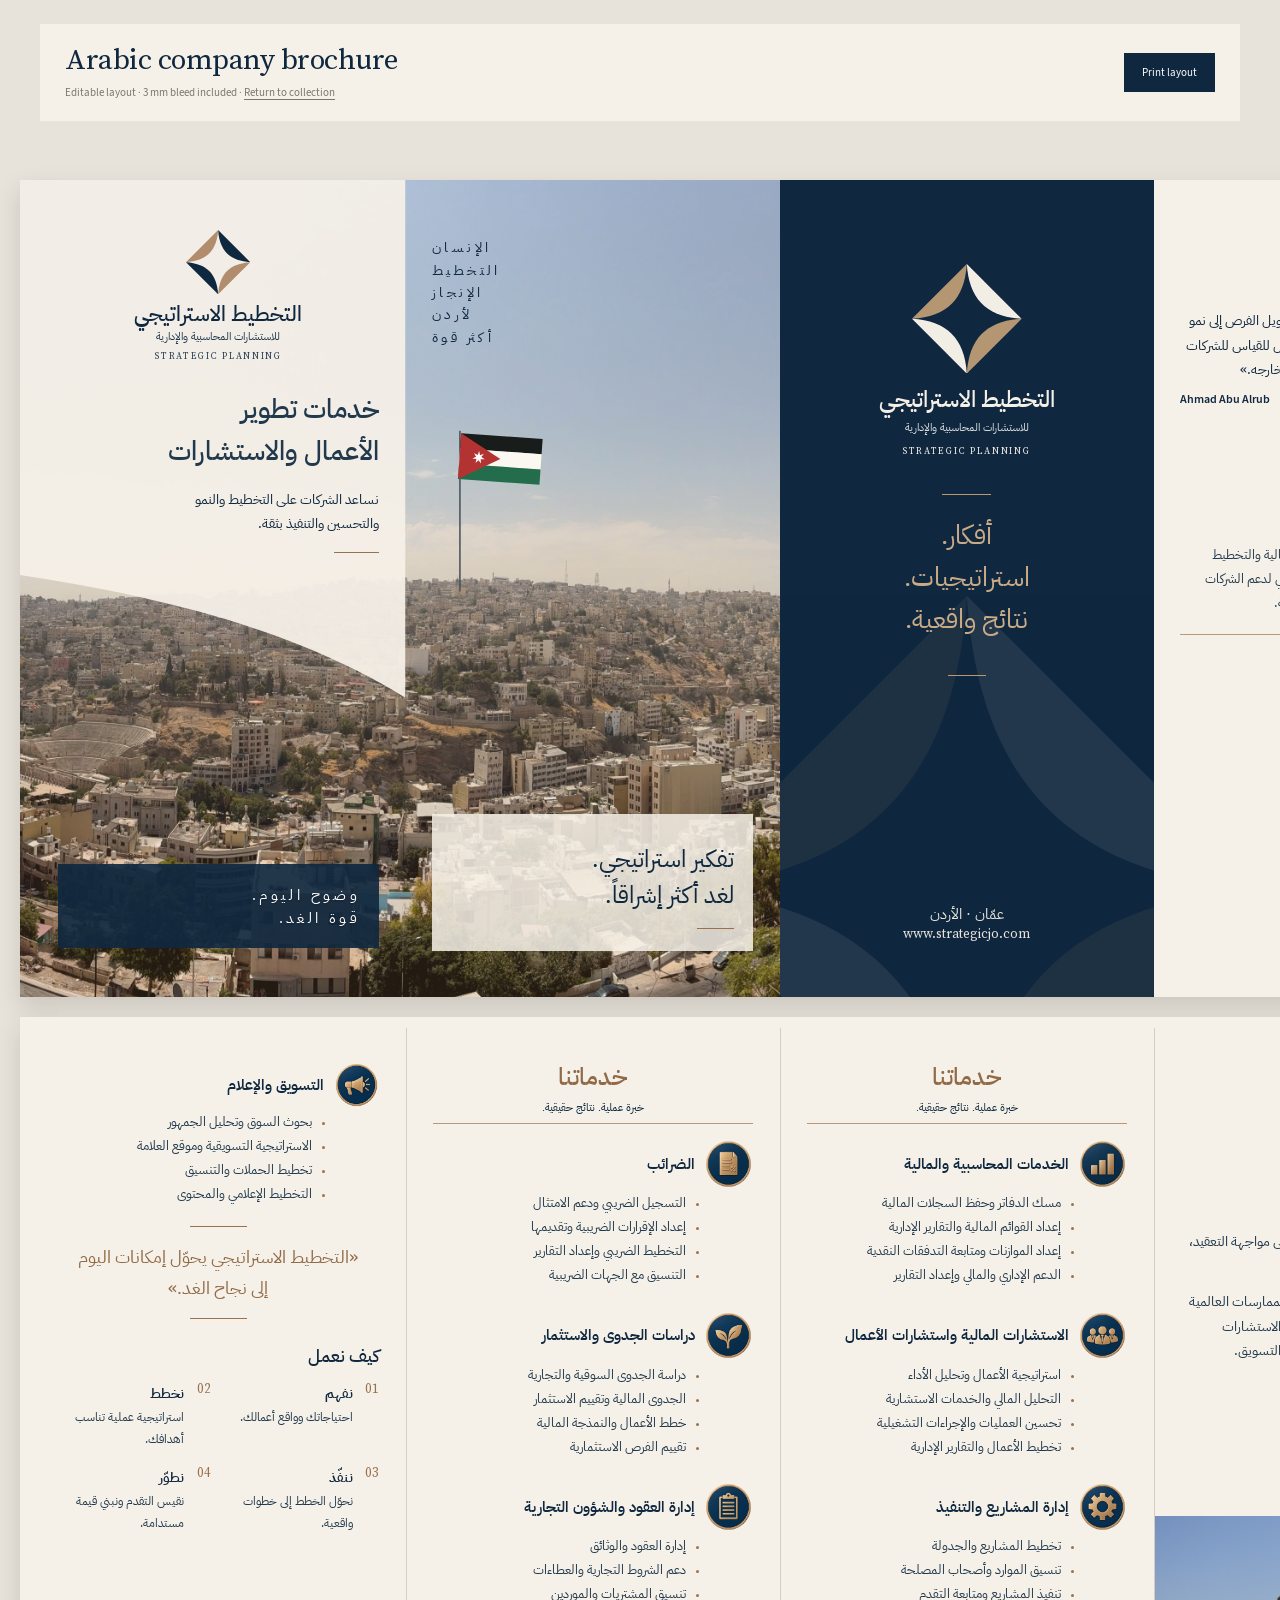
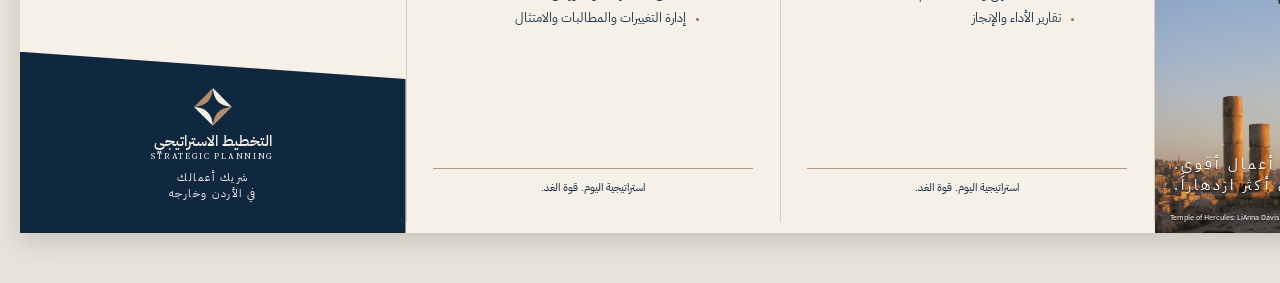
==== brochure-ar.html @ 7c3614bb "Make navigation and download controls clearer" ====
<!doctype html><html lang="en"><head><meta charset="utf-8"><meta name="viewport" content="width=device-width,initial-scale=1"><meta name="color-scheme" content="light"><title>Arabic company brochure · Strategic Planning</title><link rel="stylesheet" href="artwork.css"><link rel="stylesheet" href="preview.css?v=nav12"><link rel="stylesheet" href="card-refinement.css"><link rel="stylesheet" href="typography.css"><link rel="stylesheet" href="navy-refinement.css"><style>@page{size:402mm 216mm;margin:0}</style></head><body><header class="print-toolbar screen-only"><div><h1>Arabic company brochure</h1><p>Editable layout · 3 mm bleed included · <a href="index.html">Return to collection</a></p></div><button onclick="window.print()">Print layout</button></header><main class="print-pages"><article class="sheet brochure-sheet outside lang-ar" lang="ar" aria-label="AR brochure outside"><div class="panorama"><img src="assets/amman-panorama.jpg" alt="Panoramic view of Amman from the Citadel"><div class="panorama-warmth"></div></div><div class="trim brochure-trim"><section class="panel cover-panel"><svg class="cover-ivory" viewBox="0 0 99 135" preserveAspectRatio="none" aria-hidden="true"><path fill="#f6f1e8" fill-opacity=".94" d="M0 0H99V103C67 108 30 116 0 135Z"/></svg><div class="wordmark "><svg class="mark " viewBox="0 0 100 100" aria-hidden="true"><path fill="#b18d6d" d="M50 0 0 50C32 48 48 32 50 0Z"/><path fill="#17354d" d="m50 0 50 50C68 48 52 32 50 0Z"/><path fill="#b18d6d" d="m100 50-50 50C52 68 68 52 100 50Z"/><path fill="#17354d" d="M50 100 0 50C32 52 48 68 50 100Z"/></svg><div class="brand-name">التخطيط الاستراتيجي</div><p class=brand-descriptor>للاستشارات المحاسبية والإدارية</p><p class="secondary-brand" lang="en" dir="ltr">STRATEGIC PLANNING</p></div><div class="cover-copy"><h1>خدمات تطوير<br>الأعمال والاستشارات</h1><p>نساعد الشركات على التخطيط والنمو<br>والتحسين والتنفيذ بثقة.</p><i class="rule"></i></div><div class="cover-bottom"><p>وضوح اليوم.<br>قوة الغد.</p></div></section><section class="panel story-panel"><div class="story-kicker">الإنسان<br>التخطيط<br>الإنجاز<br>لأردن<br>أكثر قوة</div><svg class="jordan-flag" viewBox="0 0 80 130" aria-hidden="true"><path d="M7 2v126" stroke="#47515a" stroke-width="1.2"/><g transform="translate(8 4) rotate(4)"><path d="M0 0H64V12H0Z" fill="#181d1b"/><path d="M0 12H64V24H0Z" fill="#faf8f0"/><path d="M0 24H64V36H0Z" fill="#236d4d"/><path d="M0 0 32 18 0 36Z" fill="#b33332"/><polygon points="15.000,13.000 15.911,16.108 18.909,14.883 17.047,17.533 19.875,19.113 16.642,19.309 17.169,22.505 15.000,20.100 12.831,22.505 13.358,19.309 10.125,19.113 12.953,17.533 11.091,14.883 14.089,16.108" fill="white"/></g></svg><div class="story-bottom"><h2>تفكير استراتيجي.<br>لغد أكثر إشراقاً.</h2><i class="rule"></i></div></section><section class="panel back-panel"><div class="wordmark "><svg class="mark " viewBox="0 0 100 100" aria-hidden="true"><path fill="#b18d6d" d="M50 0 0 50C32 48 48 32 50 0Z"/><path fill="#17354d" d="m50 0 50 50C68 48 52 32 50 0Z"/><path fill="#b18d6d" d="m100 50-50 50C52 68 68 52 100 50Z"/><path fill="#17354d" d="M50 100 0 50C32 52 48 68 50 100Z"/></svg><div class="brand-name">التخطيط الاستراتيجي</div><p class=brand-descriptor>للاستشارات المحاسبية والإدارية</p><p class="secondary-brand" lang="en" dir="ltr">STRATEGIC PLANNING</p></div><i class="rule"></i><p class="ideas">أفكار.<br>استراتيجيات.<br>نتائج واقعية.</p><i class="rule second-rule"></i><svg class="ornament back-panel-pattern" viewBox="0 0 100 100" aria-hidden="true"><path fill="#b18d6d" d="M50 0 0 50C32 48 48 32 50 0Z"/><path fill="#d9d3c8" d="m50 0 50 50C68 48 52 32 50 0Z"/><path fill="#b18d6d" d="m100 50-50 50C52 68 68 52 100 50Z"/><path fill="#d9d3c8" d="M50 100 0 50C32 52 48 68 50 100Z"/></svg><div class="back-panel-bottom"><p>عمّان · الأردن</p><a dir="ltr" href="https://www.strategicjo.com">www.strategicjo.com</a></div></section><section class="panel founder-panel"><h2 class="founder-title">المؤسس</h2><h3 class="founder-name">أحمد أبو الرب</h3><div class="founder-portrait-row"><img class="portrait" src="assets/ahmad-portrait.png" alt="Ahmad Abu Alrub"><div class="founder-quote"><p>«أؤمن بتحويل الفرص إلى نمو حقيقي قابل للقياس للشركات في الأردن وخارجه.»</p><span dir="ltr" lang="en">Ahmad Abu Alrub</span></div></div><p class="founder-bio">بخبرة واسعة في تطوير الأعمال والاستشارات المالية والتخطيط الاستراتيجي، أسستُ شركة التخطيط الاستراتيجي لدعم الشركات بحلول عملية، ومشورة موثوقة، وقيمة مستدامة.</p><i class="full-rule"></i><h3 class="contact-heading">لنبنِ معاً ما هو قادم</h3><div class="contacts"><div class="contact-row"><a dir="ltr" href="tel:+962799654133">+962 799 654 133</a></div><div class="contact-row"><a dir="ltr" href="mailto:ahmad@strategicjo.com">ahmad@strategicjo.com</a></div><div class="contact-row"><a dir="ltr" href="mailto:info@strategicjo.com">info@strategicjo.com</a></div><div class="contact-row"><a dir="ltr" href="https://www.strategicjo.com">www.strategicjo.com</a></div><div class="contact-row location">عمّان · الأردن</div></div><p class="founder-footer">الإنسان  ·  المنهج  ·  الإنجاز</p></section></div><div class="guides" aria-hidden="true"><i class="trim-guide"></i><i class="safe-guide"></i><i class="fold" style="left:102mm"></i><i class="fold" style="left:201mm"></i><i class="fold" style="left:300mm"></i></div></article><article class="sheet brochure-sheet inside lang-ar" lang="ar" aria-label="AR brochure inside"><div class="trim brochure-trim"><section class="panel marketing-panel"><section class="service"><div class="service-heading"><img class="service-medallion" src="assets/icon-marketing.png" alt=""><h3>التسويق والإعلام</h3></div><ul><li>بحوث السوق وتحليل الجمهور</li><li>الاستراتيجية التسويقية وموقع العلامة</li><li>تخطيط الحملات والتنسيق</li><li>التخطيط الإعلامي والمحتوى</li></ul></section><div class="marketing-quote"><i class="rule"></i><p>«التخطيط الاستراتيجي يحوّل إمكانات اليوم إلى نجاح الغد.»</p><i class="rule"></i></div><h3 class="work-heading">كيف نعمل</h3><div class="work-grid"><div class="work-step"><span class="step-number">01</span><h4>نفهم</h4><p>احتياجاتك وواقع أعمالك.</p></div><div class="work-step"><span class="step-number">02</span><h4>نخطط</h4><p>استراتيجية عملية تناسب أهدافك.</p></div><div class="work-step"><span class="step-number">03</span><h4>ننفّذ</h4><p>نحوّل الخطط إلى خطوات واقعية.</p></div><div class="work-step"><span class="step-number">04</span><h4>نطوّر</h4><p>نقيس التقدم ونبني قيمة مستدامة.</p></div></div><div class="marketing-brand"><div class="wordmark "><svg class="mark " viewBox="0 0 100 100" aria-hidden="true"><path fill="#b18d6d" d="M50 0 0 50C32 48 48 32 50 0Z"/><path fill="#17354d" d="m50 0 50 50C68 48 52 32 50 0Z"/><path fill="#b18d6d" d="m100 50-50 50C52 68 68 52 100 50Z"/><path fill="#17354d" d="M50 100 0 50C32 52 48 68 50 100Z"/></svg><div class="brand-name">التخطيط الاستراتيجي</div><p class="secondary-brand" lang="en" dir="ltr">STRATEGIC PLANNING</p></div><p>شريك أعمالك<br>في الأردن وخارجه</p></div></section><section class="panel services-panel"><div class="services-panel-header"><h2>خدماتنا</h2><p>خبرة عملية. نتائج حقيقية.</p></div><div class="service-list"><section class="service"><div class="service-heading"><img class="service-medallion" src="assets/icon-tax.png" alt=""><h3>الضرائب</h3></div><ul><li>التسجيل الضريبي ودعم الامتثال</li><li>إعداد الإقرارات الضريبية وتقديمها</li><li>التخطيط الضريبي وإعداد التقارير</li><li>التنسيق مع الجهات الضريبية</li></ul></section><section class="service"><div class="service-heading"><img class="service-medallion" src="assets/icon-investment.png" alt=""><h3>دراسات الجدوى والاستثمار</h3></div><ul><li>دراسة الجدوى السوقية والتجارية</li><li>الجدوى المالية وتقييم الاستثمار</li><li>خطط الأعمال والنمذجة المالية</li><li>تقييم الفرص الاستثمارية</li></ul></section><section class="service"><div class="service-heading"><img class="service-medallion" src="assets/icon-contracts.png" alt=""><h3>إدارة العقود والشؤون التجارية</h3></div><ul><li>إدارة العقود والوثائق</li><li>دعم الشروط التجارية والعطاءات</li><li>تنسيق المشتريات والموردين</li><li>إدارة التغييرات والمطالبات والامتثال</li></ul></section></div><p class="service-panel-footer">استراتيجية اليوم. قوة الغد.</p></section><section class="panel services-panel"><div class="services-panel-header"><h2>خدماتنا</h2><p>خبرة عملية. نتائج حقيقية.</p></div><div class="service-list"><section class="service"><div class="service-heading"><img class="service-medallion" src="assets/icon-accounting.png" alt=""><h3>الخدمات المحاسبية والمالية</h3></div><ul><li>مسك الدفاتر وحفظ السجلات المالية</li><li>إعداد القوائم المالية والتقارير الإدارية</li><li>إعداد الموازنات ومتابعة التدفقات النقدية</li><li>الدعم الإداري والمالي وإعداد التقارير</li></ul></section><section class="service"><div class="service-heading"><img class="service-medallion" src="assets/icon-consulting.png" alt=""><h3>الاستشارات المالية واستشارات الأعمال</h3></div><ul><li>استراتيجية الأعمال وتحليل الأداء</li><li>التحليل المالي والخدمات الاستشارية</li><li>تحسين العمليات والإجراءات التشغيلية</li><li>تخطيط الأعمال والتقارير الإدارية</li></ul></section><section class="service"><div class="service-heading"><img class="service-medallion" src="assets/icon-project.png" alt=""><h3>إدارة المشاريع والتنفيذ</h3></div><ul><li>تخطيط المشاريع والجدولة</li><li>تنسيق الموارد وأصحاب المصلحة</li><li>تنفيذ المشاريع ومتابعة التقدم</li><li>تقارير الأداء والإنجاز</li></ul></section></div><p class="service-panel-footer">استراتيجية اليوم. قوة الغد.</p></section><section class="panel intro-panel"><p class="eyebrow">شريكك في<br>رحلة النمو</p><h2>من الرؤية<br>إلى الأثر</h2><i class="rule"></i><div class="intro-copy"><p>في التخطيط الاستراتيجي، نساعد الشركات على مواجهة التعقيد، واغتنام الفرص، وتحقيق النمو المستدام.</p><p>نجمع بين المعرفة المحلية العميقة وأفضل الممارسات العالمية لتقديم حلول عملية في المحاسبة والضرائب والاستشارات ودراسات الجدوى وإدارة المشاريع والعقود والتسويق.</p></div><div class="citadel-photo"><img src="assets/amman-citadel.jpg" alt="Temple of Hercules, Amman Citadel at sunset"><div class="photo-caption">أعمال أقوى.<br>لأردن أكثر ازدهاراً.</div><a class="photo-credit" href="https://commons.wikimedia.org/wiki/File:Amman_Citadel_Temple_of_Hercules.JPG" dir="ltr" lang="en">Temple of Hercules: LiAnna Davis · CC BY-SA 3.0</a></div></section></div><div class="guides" aria-hidden="true"><i class="trim-guide"></i><i class="safe-guide"></i><i class="fold" style="left:102mm"></i><i class="fold" style="left:201mm"></i><i class="fold" style="left:300mm"></i></div></article></main><script></script></body></html>
---- artwork.css ----
@font-face{font-family:EB Garamond;src:url('assets/eb-garamond-400-normal.ttf');font-weight:400;font-style:normal;font-display:block}
@font-face{font-family:EB Garamond;src:url('assets/eb-garamond-500-normal.ttf');font-weight:500;font-style:normal;font-display:block}
@font-face{font-family:EB Garamond;src:url('assets/eb-garamond-600-normal.ttf');font-weight:600;font-style:normal;font-display:block}
@font-face{font-family:EB Garamond;src:url('assets/eb-garamond-400-italic.ttf');font-weight:400;font-style:italic;font-display:block}
@font-face{font-family:Noto Naskh Arabic;src:url('assets/noto-naskh-arabic-400-normal.ttf');font-weight:400;font-display:block}
@font-face{font-family:Noto Naskh Arabic;src:url('assets/noto-naskh-arabic-500-normal.ttf');font-weight:500;font-display:block}
@font-face{font-family:Noto Naskh Arabic;src:url('assets/noto-naskh-arabic-600-normal.ttf');font-weight:600;font-display:block}
@font-face{font-family:Noto Naskh Arabic;src:url('assets/noto-naskh-arabic-700-normal.ttf');font-weight:700;font-display:block}
@font-face{font-family:Manrope;src:url('assets/manrope-400.ttf');font-weight:400;font-display:block}
@font-face{font-family:Manrope;src:url('assets/manrope-600.ttf');font-weight:600;font-display:block}
:root{--ivory:#f6f1e8;--ink:#222622;--navy:#17354d;--bronze:#a7734e;--bronze-light:#b18d6d;--grey:#b3ab9d;--serif:'EB Garamond',Georgia,serif;--ar:'Noto Naskh Arabic',serif;--sans:Manrope,Arial,sans-serif}
*{box-sizing:border-box}body,html{margin:0}body{background:#e8e3da;color:var(--ink);font-family:var(--serif)}p,h1,h2,h3,h4{margin:0}svg,img{display:block}a{color:inherit;text-decoration:none}button{font:inherit}button:focus-visible,a:focus-visible,input:focus-visible{outline:2px solid var(--bronze);outline-offset:4px}button,a,input{-webkit-tap-highlight-color:transparent}[lang=ar]{font-family:var(--ar);letter-spacing:0!important}svg.mark{flex:none}.rule{display:block;height:.25mm;width:13mm;background:var(--bronze);flex:none}.full-rule{display:block;height:.2mm;width:100%;background:#b8997b}
.sheet{position:relative;isolation:isolate;overflow:hidden;background:var(--ivory);flex:none;print-color-adjust:exact;-webkit-print-color-adjust:exact}.trim{position:absolute;inset:3mm}.card-sheet{width:96mm;height:61mm}.card-front-lockup{position:absolute;top:4mm;left:0;width:73mm;display:flex;align-items:center;flex-direction:column}.card-front-lockup>.mark{width:13.8mm;height:13.8mm}.card-front-lockup>h1{font-family:var(--serif);font-size:24pt;line-height:1.02;font-weight:400;letter-spacing:-.3mm;margin-top:1.5mm;white-space:nowrap}.card-front-lockup>h2{font-size:13pt;font-weight:500;line-height:1.6;margin-top:.4mm}.card-front-lockup>.rule{margin-top:.5mm;margin-bottom:2mm;width:8mm}.card-descriptor{font-family:var(--sans);font-size:6.1pt;letter-spacing:.24mm;white-space:nowrap;line-height:1.5}.card-descriptor-ar{font-size:8pt;line-height:1.5;margin-top:.7mm}.card-front-footer{position:absolute;left:6mm;right:6mm;bottom:3.5mm;font-family:var(--sans);font-size:5.35pt;letter-spacing:.4mm;white-space:nowrap;text-align:center}.card-front-footer b{font-size:6pt;font-weight:400;color:var(--bronze);padding:0 2mm}.ornament{position:absolute;z-index:-1}.front-edge{width:100mm;height:100mm;right:-80mm;top:-23mm}.back-edge{width:93mm;height:93mm;left:-53mm;bottom:-64mm;opacity:.55}.card-back-brand{position:absolute;top:5mm;left:4mm;width:37.5mm;text-align:center;display:flex;flex-direction:column;align-items:center}.card-back-brand>.mark{width:11.5mm;height:11.5mm}.card-back-brand>h2{font-size:14.5pt;line-height:1.1;font-weight:400;letter-spacing:-.1mm;margin-top:1.5mm;white-space:nowrap}.card-back-brand>h3{font-size:10.5pt;line-height:1.6;font-weight:500;margin-top:.4mm;white-space:nowrap}.card-back-brand>.rule{width:7mm;margin:1mm 0 1.6mm}.back-brand-descriptor{font:400 4.7pt/1.6 var(--sans);letter-spacing:.35mm}.back-tagline{font:italic 400 9pt/1.05 var(--serif);color:var(--bronze);margin-top:.8mm}.back-tagline-ar{font-size:7.7pt;line-height:1.5;color:var(--bronze);margin-top:1mm}.card-person{position:absolute;top:5mm;bottom:4.5mm;left:45mm;right:4.5mm;padding-left:4mm;border-left:.2mm solid var(--bronze);text-align:left}.card-person>h1{font-size:13.5pt;font-weight:500;line-height:1.4;text-align:left}.card-person>h2{font:400 12.6pt/1.1 var(--serif);margin-top:.3mm;white-space:nowrap}.card-role{font:400 5.3pt/1.5 var(--sans);letter-spacing:.7mm;color:var(--bronze);display:flex;align-items:center;gap:2mm;margin-top:1mm}.card-role span{font-size:7pt;line-height:1.2}.contacts{display:flex;flex-direction:column;gap:2mm}.contact-row{font-size:10pt;line-height:1.25;font-variant-numeric:tabular-nums}.card-person>.contacts{margin-top:3mm;gap:1.6mm}.card-person .contact-row{font:400 7.2pt/1.3 var(--sans);white-space:nowrap;letter-spacing:.03mm}.card-person .location{font:400 7.2pt/1.3 var(--serif);margin-top:.2mm}.card-location-ar{font-size:7.5pt;line-height:1.4;text-align:left;margin-top:.7mm}
.brochure-sheet{width:402mm;height:216mm}.brochure-trim{display:grid;grid-template-columns:repeat(4,99mm)}.panel{position:relative;height:210mm;min-width:0;padding:8mm 7mm 7mm;isolation:isolate}.lang-ar .panel{direction:rtl;font-family:var(--ar)}.wordmark{display:flex;align-items:center;flex-direction:column;text-align:center;position:relative;z-index:1}.wordmark>.mark{width:23mm;height:23mm}.brand-name{color:var(--navy);font-size:19pt;font-weight:500;line-height:1.1;margin-top:3.5mm;letter-spacing:.3mm}.brand-descriptor{font:400 5.9pt/1.65 var(--sans);letter-spacing:.45mm;margin-top:2mm;max-width:75mm}.secondary-brand{font:400 7pt/1.2 var(--serif);letter-spacing:.45mm;margin-top:2mm}.lang-ar .brand-name{font-size:21pt;font-weight:600;line-height:1.4;letter-spacing:0;margin-top:2mm}.lang-ar .brand-descriptor{font:400 10pt/1.4 var(--ar);margin-top:0;letter-spacing:0}.lang-ar .secondary-brand{font-family:var(--serif)}
.founder-title{font-size:23pt;font-weight:500;color:var(--bronze);line-height:1}.founder-name{font-size:15pt;font-weight:500;color:var(--navy);line-height:1.2;margin-top:1.5mm}.founder-portrait-row{display:grid;grid-template-columns:40mm 1fr;gap:5mm;margin-top:5mm;align-items:start}.portrait{width:40mm;height:59mm;object-fit:cover;object-position:50% 12%;border:.2mm solid #cbb8a2}.founder-quote{font-size:12.5pt;font-style:italic;line-height:1.18;color:var(--navy);padding-top:1mm}.founder-quote>span{display:block;font-size:12pt;line-height:1.1;font-style:italic;margin-top:5mm;white-space:nowrap;letter-spacing:-.1mm}.founder-bio{font-size:10.4pt;line-height:1.22;margin-top:4mm}.founder-panel>.full-rule{margin-top:5mm}.contact-heading{font-size:16pt;line-height:1.1;font-weight:400;color:var(--bronze);margin:5mm 0 4mm}.founder-panel .contacts{gap:2mm}.founder-panel .contact-row{font-size:10.5pt;line-height:1.25}.founder-footer{position:absolute;bottom:7mm;left:7mm;right:7mm;text-align:center;color:var(--bronze);font:400 5.5pt/1.2 var(--sans);letter-spacing:.6mm}.lang-ar .founder-title{font-size:24pt;line-height:1.3;font-weight:600}.lang-ar .founder-name{font-size:16pt;line-height:1.3;font-weight:600;margin-top:.5mm}.lang-ar .founder-portrait-row{margin-top:3mm;gap:4mm}.lang-ar .founder-quote{font-size:13pt;line-height:1.5;font-style:normal}.lang-ar .founder-quote>span{font-family:var(--serif);text-align:left;margin-top:2.5mm}.lang-ar .founder-bio{font-size:11.3pt;line-height:1.6;margin-top:4mm}.lang-ar .contact-heading{font-size:17pt;line-height:1.4;margin-top:4mm;margin-bottom:3mm}.lang-ar .contact-row{font-family:var(--serif);direction:ltr;text-align:right;font-size:11pt}.lang-ar .contact-row.location{font-family:var(--ar);font-size:11pt;direction:rtl}.lang-ar .founder-footer{font-family:var(--ar);font-size:8pt}
.back-panel{padding-top:19mm;text-align:center}.back-panel>.wordmark>.mark{width:29mm;height:29mm}.back-panel .brand-name{font-size:20pt;letter-spacing:.2mm;white-space:nowrap}.back-panel .brand-descriptor{max-width:75mm;line-height:1.8}.back-panel>.rule{margin:10mm auto 0}.ideas{font-size:21pt;line-height:1.12;color:var(--bronze);margin-top:7mm}.back-panel>.second-rule{margin-top:9mm;width:10mm}.back-panel-pattern{width:155mm;height:155mm;left:-28mm;bottom:-52mm;opacity:.29}.back-panel-bottom{position:absolute;bottom:11mm;left:7mm;right:7mm;font-size:11pt;line-height:1.4;color:var(--navy)}.lang-ar .back-panel .brand-name{font-size:22pt;white-space:normal}.lang-ar .ideas{font-size:23pt;line-height:1.55;margin-top:5mm}.lang-ar .back-panel-bottom>p{font-size:12pt}.lang-ar .back-panel-bottom>a{font-family:var(--serif);font-size:11pt}
.panorama{position:absolute;left:201mm;right:0;top:0;bottom:0;overflow:hidden;z-index:-2}.lang-ar .panorama{left:0;right:201mm}.panorama>img{height:100%;width:100%;object-fit:cover;object-position:48% 50%}.panorama-warmth{position:absolute;inset:0;background:#bc8c5930}.story-panel{padding-top:12mm}.story-kicker{font:400 6.5pt/2 var(--sans);letter-spacing:1.1mm;color:var(--navy);text-align:right}.jordan-flag{position:absolute;top:62mm;right:12mm;width:27mm;height:45mm}.story-bottom{position:absolute;bottom:9mm;left:7mm;right:7mm;background:#f6f1e8d9;padding:7mm 5mm 6mm}.story-bottom>h2{font-size:19pt;line-height:1.05;font-weight:400;color:var(--navy)}.story-bottom>.rule{margin-top:4mm;width:10mm}.lang-ar .story-kicker{font:400 12pt/1.6 var(--ar);text-align:left}.lang-ar .story-bottom>h2{font-size:20pt;line-height:1.5}.lang-ar .jordan-flag{right:auto;left:12mm}.cover-panel{padding:10mm 7mm 7mm}.cover-ivory{position:absolute;top:-3mm;left:0;right:-3mm;width:102mm;height:137mm;z-index:-1}.lang-ar .cover-ivory{left:-3mm;right:0;transform:scaleX(-1)}.cover-panel .wordmark>.mark{width:17mm;height:17mm}.cover-panel .brand-name{font-size:17pt;line-height:1;letter-spacing:0;margin-top:2mm;white-space:nowrap}.cover-panel .brand-descriptor{font-size:5.2pt;letter-spacing:.32mm;line-height:1.6;margin-top:1.6mm}.cover-copy{margin-top:10mm;color:var(--ink)}.cover-copy>h1{font-size:25pt;line-height:.98;font-weight:400;letter-spacing:-.18mm}.cover-copy>p{font-size:11.2pt;line-height:1.18;margin-top:5mm;color:var(--navy)}.cover-copy>.rule{margin-top:5mm;width:12mm}.cover-bottom{position:absolute;bottom:10mm;left:7mm;right:7mm;color:white;text-shadow:0 1px 2px #0005;padding:5mm;background:#17354dcc}.cover-bottom>p{font:400 6.5pt/1.7 var(--sans);letter-spacing:1.1mm}.lang-ar .cover-panel .brand-name{font-size:20pt;line-height:1.35;white-space:normal;margin-top:1.5mm}.lang-ar .cover-panel .brand-descriptor{font-size:9pt;line-height:1.4;letter-spacing:0;margin-top:0}.lang-ar .cover-panel .secondary-brand{font-size:6.8pt;margin-top:1.3mm}.lang-ar .cover-copy{margin-top:9mm}.lang-ar .cover-copy>h1{font-size:26pt;font-weight:500;line-height:1.35;letter-spacing:0}.lang-ar .cover-copy>p{font-size:13pt;line-height:1.6;margin-top:4mm}.lang-ar .cover-copy>.rule{margin-top:4mm}.lang-ar .cover-bottom>p{font:400 13pt/1.5 var(--ar)}
.inside .panel+.panel{border-left:.2mm solid #d7cdbf}.eyebrow{font:400 6.5pt/1.8 var(--sans);letter-spacing:.9mm;color:var(--navy)}.intro-panel>h2{font-size:28pt;line-height:.98;font-weight:400;margin-top:5mm}.intro-panel>.rule{margin-top:5mm;width:11mm}.intro-copy{margin-top:5mm}.intro-copy>p{font-size:11.1pt;line-height:1.2;position:relative;z-index:2}.intro-copy>p+p{margin-top:3mm}.citadel-photo{position:absolute;bottom:-3mm;left:-3mm;right:0;height:93mm;overflow:hidden;z-index:-1}.citadel-photo>img{height:100%;width:100%;object-fit:cover;object-position:44% 54%}.photo-caption{position:absolute;right:5mm;bottom:10mm;left:5mm;text-align:right;color:#fff;font:400 6pt/1.9 var(--sans);letter-spacing:1mm;text-shadow:0 1px 2px #0007}.photo-credit{position:absolute;bottom:2.8mm;left:4mm;right:4mm;color:#fff;font:400 4.5pt/1.2 var(--sans);text-align:left;text-shadow:0 1px 2px #0007;white-space:nowrap}.lang-ar .eyebrow{font:500 11.5pt/1.5 var(--ar)}.lang-ar .intro-panel>h2{font:500 29pt/1.3 var(--ar);margin-top:4mm}.lang-ar .intro-panel>.rule{margin-top:3mm}.lang-ar .intro-copy{margin-top:4mm}.lang-ar .intro-copy>p{font-size:12pt;line-height:1.6}.lang-ar .intro-copy>p+p{margin-top:3mm}.lang-ar .citadel-photo{left:0;right:-3mm;height:84mm}.lang-ar .photo-caption{font:400 13pt/1.4 var(--ar);text-align:left}
.services-panel-header{text-align:center;padding-bottom:4mm;border-bottom:.2mm solid #b8997b}.services-panel-header>h2{font-size:22pt;line-height:1;font-weight:400;color:var(--bronze)}.services-panel-header>p{font:400 5.2pt/1.5 var(--sans);letter-spacing:.5mm;margin-top:2mm;color:var(--navy);white-space:nowrap}.service-list{display:flex;flex-direction:column;gap:9mm;margin-top:6mm}.service-heading{display:flex;gap:2.5mm;align-items:center;color:var(--navy)}.service-medallion{width:13mm;height:13mm;object-fit:contain;flex:none}.service-heading>h3{font-size:14pt;line-height:1.1;font-weight:600}.service>ul{margin:1mm 0 0 15.5mm;padding:0 0 0 2.2mm;list-style-type:disc;font-size:10.6pt;line-height:1.28}.service li+li{margin-top:.65mm}.service li::marker{color:var(--bronze);font-size:7pt}.service-panel-footer{position:absolute;bottom:7mm;left:7mm;right:7mm;padding-top:3mm;border-top:.2mm solid #b8997b;text-align:center;font:400 5.3pt/1.4 var(--sans);letter-spacing:.55mm;color:var(--navy);white-space:nowrap}.lang-ar .services-panel-header>h2{font:500 23pt/1.3 var(--ar)}.lang-ar .services-panel-header>p{font:400 10pt/1.4 var(--ar);letter-spacing:0;margin-top:.5mm}.lang-ar .services-panel-header{padding-bottom:2mm}.lang-ar .service-list{gap:6mm;margin-top:4mm}.lang-ar .service-heading{gap:2.5mm}.lang-ar .service-heading>h3{font:600 14pt/1.4 var(--ar)}.lang-ar .service>ul{margin:1mm 15.5mm 0 0;padding:0 2.2mm 0 0;font:400 11.5pt/1.6 var(--ar)}.lang-ar .service li+li{margin-top:0}.lang-ar .service-panel-footer{font:400 8.4pt/1.4 var(--ar);white-space:normal}
.marketing-panel>.service{margin-top:1mm}.marketing-panel>.service .service-medallion{width:12mm;height:12mm}.marketing-quote{text-align:center;margin-top:6mm;color:var(--bronze)}.marketing-quote>.rule{margin:0 auto;width:15mm}.marketing-quote>p{font-size:17pt;font-style:italic;line-height:1.08;margin:5mm 4mm}.work-heading{font-size:15.5pt;line-height:1.1;font-weight:500;color:var(--navy);margin-top:7mm}.work-grid{display:grid;grid-template-columns:1fr 1fr;gap:5mm 4mm;margin-top:4mm}.work-step{position:relative;padding-left:7mm}.step-number{position:absolute;left:0;top:0;color:var(--bronze);font-size:12pt;line-height:1}.work-step>h4{font-size:11.5pt;font-weight:500;line-height:1.1;color:var(--navy)}.work-step>p{font-size:9.3pt;line-height:1.2;margin-top:1mm}.marketing-brand{position:absolute;left:0;right:-3mm;bottom:-3mm;height:43mm;background:var(--navy);clip-path:polygon(0 15%,100% 0,100% 100%,0 100%);color:var(--ivory);display:flex;align-items:center;justify-content:space-between;padding:8mm 8mm 5mm;gap:4mm}.marketing-brand .wordmark{flex:none;max-width:52mm}.marketing-brand .wordmark>.mark{width:10mm;height:10mm}.marketing-brand .brand-name{color:var(--ivory);font-size:11.5pt;line-height:1;margin-top:2mm;letter-spacing:0;white-space:nowrap}.marketing-brand>p{font:400 4.7pt/1.8 var(--sans);letter-spacing:.65mm;text-align:right}.lang-ar .marketing-quote{margin-top:5mm}.lang-ar .marketing-quote>p{font:400 18pt/1.5 var(--ar);margin:4mm 3mm}.lang-ar .work-heading{font:500 17pt/1.3 var(--ar);margin-top:6mm}.lang-ar .work-grid{margin-top:3mm;gap:4mm}.lang-ar .work-step{padding-left:0;padding-right:7mm}.lang-ar .step-number{left:auto;right:0;font-family:var(--serif)}.lang-ar .work-step>h4{font:600 12.2pt/1.4 var(--ar)}.lang-ar .work-step>p{font:400 10.5pt/1.5 var(--ar);margin-top:.5mm}.lang-ar .marketing-brand{left:-3mm;right:0;clip-path:polygon(0 0,100% 15%,100% 100%,0 100%)}.lang-ar .marketing-brand .brand-name{font:500 13.2pt/1.3 var(--ar);margin-top:1.5mm}.lang-ar .marketing-brand .secondary-brand{font:400 6pt/1.1 var(--serif);margin-top:0}.lang-ar .marketing-brand>p{font:400 9pt/1.5 var(--ar);text-align:left}.marketing-brand .mark path:nth-child(2),.marketing-brand .mark path:nth-child(4){fill:#f4eee4}
.guides{display:none;position:absolute;inset:0;z-index:100;pointer-events:none}.show-guides .guides{display:block}.trim-guide{position:absolute;inset:3mm;border:.15mm solid #df3d6c}.safe-guide{position:absolute;inset:7mm;border:.15mm dashed #1a9c99}.brochure-sheet .safe-guide{inset:8mm}.fold{position:absolute;top:3mm;bottom:3mm;border-left:.15mm dashed #1a9c99}
@media print{html,body{background:white!important;margin:0!important;padding:0!important}.screen-only,.guides{display:none!important}.print-pages{padding:0!important;overflow:visible!important;display:block!important}.print-pages>.sheet{margin:0!important;box-shadow:none!important;break-after:page;page-break-after:always}.print-pages>.sheet:last-child{break-after:auto;page-break-after:auto}.sheet{-webkit-print-color-adjust:exact;print-color-adjust:exact}}
---- preview.css ----
.collection{max-width:1700px;margin:auto;padding:32px 5vw 30px}.collection-header{display:flex;align-items:center;justify-content:space-between;gap:30px;padding-bottom:26px;border-bottom:1px solid #cfc3b3}.collection-brand{display:flex;align-items:center;gap:17px}.collection-brand>.mark{width:48px;height:48px}.collection-brand strong{display:block;font:400 30px/1.1 var(--serif);letter-spacing:-.2px}.collection-brand span{display:block;font:400 17px/1.5 var(--ar);color:var(--bronze);margin-top:2px;text-align:left}.collection-meta{text-align:right}.collection-meta>span{font:400 9px/1.2 var(--sans);letter-spacing:2.5px;color:#7c715f}.collection-meta>p{font:italic 400 19px/1 var(--serif);color:var(--bronze);margin-top:12px}.collection-nav{display:flex;justify-content:space-between;align-items:center;border-bottom:1px solid #cfc3b3;gap:20px}.tabs{display:flex;gap:28px}.tabs>button{background:none;border:0;border-bottom:2px solid transparent;padding:18px 0 15px;font:400 11px/1.3 var(--sans);color:#81796a;cursor:pointer}.tabs>button[aria-selected=true]{border-bottom-color:var(--bronze);color:#253c47}.guide-toggle{display:flex;align-items:center;gap:9px;font:400 10px/1.3 var(--sans);color:#706d64;white-space:nowrap;cursor:pointer}.guide-toggle>input{width:14px;height:14px;accent-color:var(--bronze);margin:0}.view{padding-top:28px}.view[hidden]{display:none!important}.view-heading{display:flex;align-items:flex-end;justify-content:space-between;gap:24px;margin-bottom:26px}.view-heading h1{font:400 35px/1.05 var(--serif)}.view-heading p{font:400 10px/1.6 var(--sans);color:#817868;margin-top:10px}.download{font:400 10px/1.4 var(--sans);border-bottom:1px solid #a87c56;padding-bottom:7px;display:flex;align-items:center;gap:25px;white-space:nowrap}.download>span{font-size:18px;color:var(--bronze)}.proof{min-width:0}.proof-label{display:flex;justify-content:space-between;align-items:center;color:#8e7a61;font:400 8px/1.4 var(--sans);letter-spacing:1.7px;margin-bottom:12px}.proof-label>span:last-child{font:400 13px/1.4 var(--ar);letter-spacing:0}.scaled{position:relative;width:100%;filter:drop-shadow(0 10px 16px #31271a24)}.scaled>.sheet{position:absolute;left:0;top:0;transform-origin:top left}.card-grid{display:grid;grid-template-columns:1fr 1fr;gap:40px}.card-grid .scaled{border-radius:2px;overflow:hidden}.caption{font:400 10px/1.7 var(--sans);margin-top:22px;color:#847a6a;max-width:900px}.panel-labels{display:grid;grid-template-columns:repeat(4,1fr);margin:14px .75% 40px;text-align:center;font:400 8px/1.4 var(--sans);color:#887d6b}.arabic-labels{font:400 13px/1.4 var(--ar)}.file-grid{display:grid;grid-template-columns:repeat(3,1fr);gap:24px}.file-grid>article{padding:28px 30px;background:#f4eee4;border-top:2px solid var(--bronze)}.file-number{font:400 32px/1 var(--serif);color:var(--bronze)}.file-grid h2{font:400 27px/1 var(--serif);margin-top:15px}.file-grid p{font:400 12px/1.9 var(--sans);color:#6c726c;margin-top:18px}.file-grid a{display:block;font:400 10px/1.5 var(--sans);color:var(--navy);margin-top:16px;text-decoration:underline;text-underline-offset:4px}.production-note{padding:25px 0;max-width:1000px}.production-note>p{font:400 11px/1.8 var(--sans);color:#726d61;margin-top:12px}.production-note strong{font-weight:600;color:var(--navy)}.collection-footer{display:flex;justify-content:space-between;gap:24px;border-top:1px solid #cfc3b3;padding-top:20px;margin-top:20px;color:#8d806c;font:400 8px/1.6 var(--sans);letter-spacing:1px}.collection-footer>[lang=ar]{font:400 13px/1.3 var(--ar);letter-spacing:0}.print-toolbar{display:flex;align-items:center;justify-content:space-between;max-width:1200px;margin:24px auto;padding:20px 25px;background:var(--ivory);gap:24px}.print-toolbar h1{font:400 29px/1.1 var(--serif)}.print-toolbar p{font:400 11px/1.6 var(--sans);color:#7a776b;margin-top:8px}.print-toolbar a{text-decoration:underline;text-underline-offset:3px}.print-toolbar button{background:var(--navy);border:0;color:white;padding:12px 18px;font:400 11px var(--sans);cursor:pointer}.print-pages{padding:15px 20px 30px;overflow-x:auto}.print-pages>.sheet{margin:20px auto;box-shadow:0 10px 24px #0002}
@media(max-width:850px){.collection{padding:24px 25px}.collection-brand strong{font-size:25px}.collection-brand span{font-size:16px}.tabs{gap:20px}.card-grid{gap:20px}.collection-nav{flex-wrap:wrap;gap:0}.guide-toggle{margin-bottom:14px}.view-heading h1{font-size:30px}.file-grid{grid-template-columns:1fr}.collection-meta>p{font-size:16px}.collection-meta>span{font-size:7px}.view-heading{align-items:flex-start}.view-heading p{max-width:400px}}
@media(max-width:600px){.collection{padding:20px 17px}.collection-header{gap:15px;padding-bottom:18px}.collection-brand{gap:11px}.collection-brand>.mark{width:38px;height:38px}.collection-brand strong{font-size:24px}.collection-brand span{font-size:15px}.collection-meta{display:none}.tabs{width:100%;gap:0;justify-content:space-between}.tabs>button{font-size:8.8px;padding:17px 0 13px}.guide-toggle{font-size:9px;margin-top:12px}.view{padding-top:24px}.view-heading{display:block;margin-bottom:24px}.view-heading h1{font-size:31px}.view-heading p{font-size:9px}.download{display:inline-flex;margin-top:17px;font-size:9px;gap:22px}.card-grid{grid-template-columns:1fr;gap:28px}.proof-label{font-size:7px;letter-spacing:1px}.panel-labels{font-size:6px;gap:5px;margin-bottom:28px}.arabic-labels{font-size:9px}.caption{font-size:9px}.collection-footer{display:block;font-size:7px}.collection-footer>span{display:block}.collection-footer>[lang=ar]{margin-top:8px;font-size:12px}.print-toolbar{display:block;margin:15px}.print-toolbar button{margin-top:15px}}

.review-status{display:block;font:400 11px/1.5 var(--sans);color:var(--navy-muted);white-space:nowrap;padding-bottom:7px}
@media(max-width:600px){.review-status{margin-top:14px;font-size:10px;white-space:normal}}

/* Clear navigation and download controls; approved print artwork is unchanged. */
.navigation-hint{display:flex;justify-content:space-between;gap:20px;margin:24px 0 12px;font:400 14px/1.5 var(--sans);color:var(--navy-muted)}
.navigation-hint>[lang=ar]{font:400 14px/1.5 var(--ar);letter-spacing:0}
.collection-nav{position:sticky;top:12px;z-index:50;display:flex;flex-wrap:wrap;gap:12px;padding:10px;background:#f8f5ef;border:1px solid #c6bba9;border-radius:12px;box-shadow:0 4px 16px #10283f0d}
.collection-nav .tabs{display:grid;grid-template-columns:repeat(4,minmax(0,1fr));width:100%;gap:8px}
.collection-nav .tabs>button{min-height:70px;padding:12px 15px;display:flex;flex-direction:column;justify-content:center;align-items:center;gap:4px;border:1px solid #c8c0b2;border-radius:8px;background:#fffdf9;color:var(--navy);font:600 15px/1.25 var(--sans);cursor:pointer}
.collection-nav .tabs>button:hover{background:#ece5da;border-color:#9b8265}
.collection-nav .tabs>button[aria-selected=true]{background:var(--navy);color:#fffaf1;border-color:var(--navy);box-shadow:0 3px 8px #10283f24}
.tab-title[lang=ar]{font:500 17px/1.25 var(--ar)}
.tab-caption{font:400 11px/1.3 var(--sans);letter-spacing:.5px;color:#526373}
.tab-caption[lang=ar]{font:400 13px/1.3 var(--ar);letter-spacing:0}
.tabs>button[aria-selected=true]>.tab-caption{color:#dfd8ca}
.collection-nav .guide-toggle{font:400 12px/1.4 var(--sans);margin:0 4px 0 auto;color:#42596b}
.collection-nav .guide-toggle>input{width:18px;height:18px}
.view{scroll-margin-top:140px}
.view-heading{align-items:center;gap:24px;margin-bottom:28px}
.view-heading p{font-size:14px;line-height:1.6;max-width:650px;color:#526373}
.view-heading>.download{flex:none;max-width:440px}
.download,.file-grid a{min-height:50px;display:inline-flex;align-items:center;justify-content:center;gap:12px;padding:15px 20px;border:1px solid var(--navy);border-radius:8px;background:var(--navy);color:#fffaf1;font:600 15px/1.3 var(--sans);text-decoration:none;text-align:left;white-space:normal;box-shadow:0 3px 8px #10283f14;transition:background .15s,border-color .15s,box-shadow .15s}
.download:hover{background:#214663;border-color:#214663;box-shadow:0 5px 14px #10283f25}
.download>.download-icon{width:24px;height:24px;flex:none;color:inherit}
.download>.download-copy{display:flex;flex-direction:column;gap:4px;color:inherit;font-size:inherit}
.download-copy>strong{font:600 15px/1.35 var(--sans);color:inherit}
.download-copy>small{font:400 11px/1.4 var(--sans);color:#e0e7ec;letter-spacing:0}
.download[lang=ar] .download-copy>strong{font:500 17px/1.5 var(--ar)}
.download[lang=ar] .download-copy>small{font:400 12px/1.5 var(--ar)}
.download-secondary{background:#fffdf9;color:var(--navy);box-shadow:none}
.download-secondary .download-copy>small{color:#526373}
.download-secondary:hover{background:#e5edf2;border-color:#214663;box-shadow:none}
.file-grid>article{padding:26px;background:#f8f5ef;border:1px solid #c8c0b2;border-top:3px solid var(--bronze);border-radius:10px}
.file-grid h2{font-size:26px;line-height:1.2}
.file-grid p{font-size:14px;line-height:1.7;min-height:48px;color:#526373}
.file-grid a{width:100%;display:flex;justify-content:flex-start;min-height:50px;margin-top:12px;padding:13px 16px;background:#fffdf9;color:var(--navy);border-color:#aebbc5;font-size:14px;box-shadow:none}
.file-grid a:hover{background:#e5edf2;border-color:var(--navy)}
.file-grid a[lang=ar]{font:500 15px/1.5 var(--ar)}
.source-package{display:flex;justify-content:space-between;align-items:center;gap:24px;padding:26px;margin-top:24px;border:1px solid #c8c0b2;border-radius:10px;background:#ede8df}
.source-package h2{font:600 20px/1.3 var(--sans);color:var(--navy)}
.source-package p{font:400 14px/1.6 var(--sans);color:#526373;margin-top:7px}
.source-package>.download{flex:none}
.production-note>p{font-size:13px;line-height:1.7}
.tabs>button:focus-visible,.download:focus-visible,.file-grid a:focus-visible{outline:3px solid #315f80;outline-offset:3px}
@media(max-width:1100px){.view-heading{align-items:flex-start;flex-wrap:wrap}.view-heading>.download{max-width:none}.file-grid{gap:16px}.file-grid>article{padding:22px}}
@media(max-width:850px){.navigation-hint{flex-direction:column;gap:4px}.file-grid p{min-height:0}.source-package{flex-wrap:wrap}}
@media(max-width:600px){.navigation-hint{font-size:13px;margin-top:20px}.navigation-hint>[lang=ar]{font-size:13px}.collection-nav{top:0;padding:8px;gap:10px;border-radius:10px}.collection-nav .tabs{grid-template-columns:repeat(2,minmax(0,1fr));gap:7px}.collection-nav .tabs>button{min-height:64px;padding:10px 8px;font-size:14px}.tab-title[lang=ar]{font-size:16px}.tab-caption{font-size:10px}.tab-caption[lang=ar]{font-size:12px}.collection-nav .guide-toggle{font-size:11px;margin:0 2px 0 auto}.view-heading{display:flex;flex-direction:column;gap:18px;margin-bottom:24px}.view-heading p{font-size:13px;margin-top:10px}.download{width:100%;margin:0;min-height:58px;padding:15px 16px;justify-content:flex-start}.download-copy>strong{font-size:15px}.download-copy>small{font-size:11px}.view-heading>.download{max-width:100%}.source-package{padding:22px;gap:18px}.source-package>.download{width:100%}.view{scroll-margin-top:190px}}
@media(prefers-reduced-motion:reduce){.collection-nav .tabs>button,.download,.file-grid a{transition:none}}
---- card-refinement.css ----
/* Reference-led business card. Physical trim remains 90 x 55 mm. */
.card-sheet{--bronze:#a06a43;background:#f5f0e7}
.card-sheet::after{display:none}
.card-material-art{position:absolute;inset:0;width:100%;height:100%;object-fit:fill;z-index:0}
.card-sheet:not(.foil-sheet)>.card-trim{z-index:1}
.card-sheet:not(.foil-sheet) .ornament{display:none}
.card-sheet:not(.foil-sheet) .card-front-lockup>.mark,.card-sheet:not(.foil-sheet) .card-back-brand>.mark{visibility:hidden}
.card-sheet .rule{height:.18mm;background:var(--bronze)}
.card-front-lockup{top:6mm;left:2.5mm;width:65mm}
.card-front-lockup>.mark{width:16mm;height:16mm}
.card-front-lockup>h1{font-size:22pt;line-height:1.03;letter-spacing:-.28mm;margin-top:1mm}
.card-front-lockup>h2{font-size:10pt;font-weight:400;line-height:1.3;margin-top:.5mm}
.card-front-lockup>.rule{margin-top:.85mm;margin-bottom:1.8mm;width:6mm}
.card-descriptor{font-size:5.65pt;letter-spacing:.24mm;line-height:1.4}
.card-descriptor-ar{font-size:7.1pt;line-height:1.4;margin-top:.5mm}
.card-front-footer{left:7.5mm;right:auto;width:65mm;bottom:4.3mm;display:flex;align-items:center;justify-content:space-between;gap:1.5mm;font-size:5.05pt;line-height:1.5;letter-spacing:.38mm}
.card-front-footer>i{display:block;width:.13mm;height:1.4mm;background:var(--bronze);flex:none}
.front-edge{width:44mm;height:62mm;right:-17mm;top:-3.5mm}
.back-edge{width:70mm;height:90mm;left:-31.5mm;bottom:-58mm;opacity:1}
.back-edge .card-stone{fill:#c6beb0}
.card-back-brand{top:6.5mm;left:4mm;width:36.5mm}
.card-back-brand>.mark{width:11.2mm;height:11.2mm}
.card-back-brand>h2{font-size:14.2pt;line-height:1.1;font-weight:400;letter-spacing:-.13mm;margin-top:1.2mm}
.card-back-brand>h3{font-size:9.2pt;line-height:1.45;font-weight:400;margin-top:.45mm}
.card-back-brand>.rule{width:5.5mm;margin:.8mm 0 1.4mm}
.back-brand-descriptor{font-size:4.6pt;line-height:1.65;letter-spacing:.24mm;white-space:nowrap}
.back-tagline{font-size:8.8pt;line-height:1.05;margin-top:3mm;color:#915d37}
.back-tagline-ar{font-size:6.9pt;line-height:1.3;margin-top:.55mm;color:#915d37}
.card-person{top:6.5mm;bottom:5mm;left:44mm;right:3.8mm;padding-left:4.2mm;border-left:.13mm solid var(--bronze)}
.card-person>h1{font:400 13.3pt/1.05 var(--serif);letter-spacing:-.08mm;white-space:nowrap;text-align:left}
.card-person>h2{font:400 10.7pt/1.4 var(--ar);text-align:left;margin-top:.55mm;letter-spacing:0}
.card-role{font-size:5.4pt;line-height:1.4;letter-spacing:.68mm;gap:2.4mm;margin-top:1mm}
.card-role span{font:400 7.1pt/1.3 var(--ar)}
.card-person>.contacts{margin-top:2.3mm;gap:1mm}
.card-person .contact-row{display:flex;align-items:center;gap:2.4mm;font:400 7pt/1.2 var(--sans);letter-spacing:.025mm;white-space:nowrap}
.contact-icon{width:2.6mm;height:2.6mm;color:var(--bronze);flex:none}
.card-person .location{margin-top:0;font:400 7pt/1.2 var(--sans);align-items:flex-start}
.card-location-ar{font:400 6.9pt/1.4 var(--ar);text-align:left;margin-top:.35mm}
.card-back-footer{position:absolute;left:4.2mm;right:0;bottom:0;display:flex;align-items:center;justify-content:space-between;gap:.8mm;font:400 4.1pt/1.4 var(--sans);letter-spacing:.28mm;white-space:nowrap}
.card-back-footer>i{width:5mm;height:.13mm;background:var(--bronze);flex:none}
.card-back-footer>b{width:.12mm;height:1mm;background:var(--bronze);flex:none}
.card-grid{grid-template-columns:1fr;max-width:1000px;margin:0 auto;gap:34px;padding:24px 24px 35px;background:#e7e1d7;border:1px solid #eee9e0}
.card-grid .scaled{filter:drop-shadow(0 14px 11px #322a1f45);border-radius:0;overflow:hidden}
.card-grid .scaled::after{content:"";position:absolute;inset:0;border:1px solid #ffffff9c;pointer-events:none;z-index:30}
.card-grid .sheet{outline:none}
.card-grid .proof-label{color:#84735c}
.foil-sheet{background:white!important}
.foil-sheet::after{display:none!important}
.foil-sheet .card-metal{fill:#000!important}
.foil-sheet .card-stone{fill:#fff!important}
.foil-sheet .back-edge{opacity:1}
@media(max-width:600px){.card-grid{padding:16px 10px 23px;gap:26px}}
@media print{
  .card-sheet::after{display:none}
  .card-sheet .card-metal{fill:#a06a43}
  .foil-sheet .card-metal{fill:#000!important}
  .foil-sheet .card-stone{fill:#fff!important}
}
---- typography.css ----
/* Collection 11: restrained typography and balanced bilingual card names. */
@font-face{font-family:'Source Serif 4';src:url('assets/SourceSerif4-Regular.ttf') format('truetype');font-style:normal;font-weight:400;font-display:block}
@font-face{font-family:'Source Serif 4';src:url('assets/SourceSerif4-Semibold.ttf') format('truetype');font-style:normal;font-weight:600;font-display:block}
@font-face{font-family:'Source Sans 3';src:url('assets/SourceSans3-Regular.ttf') format('truetype');font-style:normal;font-weight:400;font-display:block}
@font-face{font-family:'Source Sans 3';src:url('assets/SourceSans3-Semibold.ttf') format('truetype');font-style:normal;font-weight:600;font-display:block}
@font-face{font-family:'IBM Plex Sans Arabic';src:url('assets/IBMPlexSansArabic-Regular.ttf') format('truetype');font-style:normal;font-weight:400;font-display:block}
@font-face{font-family:'IBM Plex Sans Arabic';src:url('assets/IBMPlexSansArabic-Medium.ttf') format('truetype');font-style:normal;font-weight:500;font-display:block}
@font-face{font-family:'IBM Plex Sans Arabic';src:url('assets/IBMPlexSansArabic-SemiBold.ttf') format('truetype');font-style:normal;font-weight:600;font-display:block}
:root{--serif:'Source Serif 4',Georgia,serif;--body:'Source Sans 3',Arial,sans-serif;--ar:'IBM Plex Sans Arabic',Arial,sans-serif;--sans:'Source Sans 3',Arial,sans-serif}
html{font-kerning:normal;font-synthesis:none;text-rendering:optimizeLegibility}
body{font-family:var(--body)}
h1,h2,h3,h4,.brand-name,.ideas,.story-bottom>h2,.collection-brand strong,.file-number{font-family:var(--serif);font-weight:400}
[lang=ar],.lang-ar .panel,.lang-ar h1,.lang-ar h2,.lang-ar h3,.lang-ar h4,.lang-ar .brand-name,.lang-ar .ideas{font-family:var(--ar);font-style:normal;letter-spacing:0!important}
.collection-brand strong{font-weight:400;font-size:29px;letter-spacing:-.4px}
.collection-brand span{font-size:22px;font-weight:500;line-height:1.4}
.collection-meta p{font:400 16px/1.4 var(--sans);letter-spacing:.2px}
.view-heading h1,.print-toolbar h1{font-weight:400;letter-spacing:-.5px}
.view-heading h1[lang=ar]{font-family:var(--ar);font-weight:500;line-height:1.6;letter-spacing:0}

/* Cards: serif corporate identity; sans-serif people and practical information. */
.card-front-lockup>h1{font-family:var(--serif);font-size:16.5pt;font-weight:400;line-height:1.12;letter-spacing:-.12mm;margin-top:.85mm}
.card-front-lockup>h2{font-family:var(--ar);font-size:13.2pt;font-weight:500;line-height:1.35;margin-top:.5mm}
.card-front-lockup>.mark{height:16mm}
.card-front-lockup>.rule{margin-top:1.2mm;margin-bottom:1.8mm}
.card-descriptor{font:600 5.5pt/1.45 var(--sans);letter-spacing:.2mm}
.card-descriptor-ar{font:400 7.1pt/1.45 var(--ar);margin-top:.5mm}
.card-front-footer{font:400 4.9pt/1.5 var(--sans);letter-spacing:.3mm;bottom:3.8mm}
.card-back-brand>h2{font-family:var(--serif);font-size:11.5pt;font-weight:400;line-height:1.15;letter-spacing:-.08mm;margin-top:1.25mm}
.card-back-brand>h3{font-family:var(--ar);font-size:9.8pt;font-weight:500;line-height:1.3;margin-top:.5mm}
.card-back-brand>.rule{margin-top:1mm;margin-bottom:1.6mm}
.back-brand-descriptor{font:600 5.1pt/1.6 var(--sans);letter-spacing:.15mm}
.back-tagline{font:400 7.2pt/1.3 var(--sans);letter-spacing:0;margin-top:3mm;color:#795239}
.back-tagline-ar{font:400 7.1pt/1.45 var(--ar);margin-top:.7mm;color:#795239}
.card-person>h1{font:600 10.6pt/1.18 var(--sans);letter-spacing:0}
.card-person>h2{font:600 9.8pt/1.3 var(--ar);margin-top:.45mm}
.card-role{font:600 5.7pt/1.4 var(--sans);letter-spacing:.45mm;margin-top:.7mm;gap:2mm}
.card-role span{font:500 6.9pt/1.5 var(--ar)}
.card-person>.contacts{margin-top:1.8mm;gap:.85mm}
.card-person .contact-row,.card-person .location{font:400 7.3pt/1.25 var(--sans);letter-spacing:.01mm}
.card-location-ar{font:400 6.6pt/1.5 var(--ar);margin-top:.35mm}
.card-back-footer{font:600 4.4pt/1.4 var(--sans);letter-spacing:.23mm}

/* Brochures: understated serif headings and clean, readable sans-serif text. */
.founder-title{font-size:21pt;font-weight:400;line-height:1.12}
.founder-name{font:600 12.5pt/1.3 var(--sans)}
.founder-quote{font:400 11.5pt/1.35 var(--serif)}
.founder-quote>span{font:600 9pt/1.25 var(--sans);letter-spacing:0}
.founder-bio{font:400 9.4pt/1.45 var(--body)}
.brand-name{font-weight:400;letter-spacing:0}
.back-panel .brand-name{font-size:16.5pt}
.cover-panel .brand-name{font-size:14pt}
.brand-descriptor{font:600 6pt/1.6 var(--sans);letter-spacing:.35mm}
.secondary-brand{font-family:var(--sans)}
.cover-copy>h1{font-size:21.5pt;font-weight:400;line-height:1.13;letter-spacing:-.1mm}
.cover-copy>p{font:400 9.7pt/1.45 var(--body)}
.ideas{font-size:18pt;line-height:1.3}
.story-bottom>h2{font-size:16.5pt;line-height:1.2}
.intro-panel>h2{font-size:24pt;font-weight:400;line-height:1.13}
.intro-copy>p{font:400 9.7pt/1.48 var(--body)}
.services-panel-header>h2{font-size:19pt;font-weight:400;line-height:1.15}
.services-panel-header>p{font:600 6pt/1.5 var(--sans);letter-spacing:.4mm}
.service-heading>h3{font:600 11pt/1.2 var(--sans)}
.service>ul{font:400 9.4pt/1.45 var(--body)}
.marketing-quote>p{font:400 13.5pt/1.3 var(--serif)}
.work-heading{font:600 11.8pt/1.25 var(--sans)}
.work-step>h4{font:600 10pt/1.25 var(--sans)}
.work-step>p{font:400 8.8pt/1.45 var(--body)}
.founder-panel .contact-row{font:400 10pt/1.35 var(--sans);font-variant-numeric:lining-nums tabular-nums}
.contact-heading{font:600 13pt/1.3 var(--sans)}

/* Arabic: natural joining, zero tracking, and optical balance with the Latin text. */
.lang-ar .brand-name{font-size:16.5pt;font-weight:500;line-height:1.6}
.lang-ar .brand-descriptor{font:400 8.5pt/1.7 var(--ar)}
.lang-ar .back-panel .brand-name{font-size:17.5pt}
.lang-ar .cover-panel .brand-name{font-size:16pt}
.lang-ar .cover-panel .brand-descriptor{font:400 8pt/1.65 var(--ar)}
.lang-ar .secondary-brand{font-family:var(--serif)}
.lang-ar .cover-copy{margin-top:7mm}
.lang-ar .cover-copy>h1{font:500 20.5pt/1.55 var(--ar)}
.lang-ar .cover-copy>p{font:400 10.5pt/1.75 var(--ar)}
.lang-ar .founder-title{font:500 19pt/1.6 var(--ar)}
.lang-ar .founder-name{font:500 13.5pt/1.65 var(--ar)}
.lang-ar .founder-quote{font:400 10.5pt/1.75 var(--ar)}
.lang-ar .founder-quote>span{font:600 9pt/1.3 var(--sans)}
.lang-ar .founder-bio{font:400 10pt/1.8 var(--ar)}
.lang-ar .contact-heading{font:500 13.5pt/1.6 var(--ar)}
.lang-ar .founder-panel .contact-row{font:400 10pt/1.35 var(--sans)}
.lang-ar .founder-panel .contact-row.location{font:400 10pt/1.7 var(--ar)}
.lang-ar .intro-panel>h2{font:500 22.5pt/1.55 var(--ar);margin-top:3mm}
.lang-ar .intro-copy>p{font:400 10.2pt/1.8 var(--ar)}
.lang-ar .services-panel-header>h2{font:500 18pt/1.6 var(--ar)}
.lang-ar .services-panel-header>p{font:400 8pt/1.6 var(--ar)}
.lang-ar .service-heading>h3{font:600 11.5pt/1.6 var(--ar)}
.lang-ar .service>ul{font:400 10pt/1.8 var(--ar)}
.lang-ar .marketing-quote>p{font:400 13.5pt/1.7 var(--ar)}
.lang-ar .work-heading{font:500 13.5pt/1.6 var(--ar)}
.lang-ar .work-step>h4{font:600 10.6pt/1.65 var(--ar)}
.lang-ar .work-step>p{font:400 9.3pt/1.75 var(--ar)}
.lang-ar .marketing-brand .brand-name{font-size:11.5pt;line-height:1.3}
@media(max-width:600px){.collection-brand strong{font-size:23px}.collection-brand span{font-size:17px}}

/* Supporting labels and spacing for a quieter, more spacious composition. */
.card-back-brand{top:6.5mm}
.card-person{top:6.5mm;bottom:5mm;left:44mm;padding-left:4.2mm}
.card-person .contact-row{gap:2.4mm}
.card-person .contact-icon{width:2.6mm;height:2.6mm}
.card-back-footer{left:4.2mm;gap:.8mm}
.cover-panel .brand-descriptor{font-size:5.7pt;letter-spacing:.3mm}
.eyebrow,.story-kicker{font-size:6.5pt;letter-spacing:.9mm}
.service-panel-footer,.founder-footer{font-size:5.5pt;letter-spacing:.5mm}
.cover-bottom>p{font-size:6.5pt;letter-spacing:.9mm}
.photo-caption{font-size:6pt;letter-spacing:.8mm}
.photo-credit{font-size:6pt;letter-spacing:0}
.marketing-brand{height:48mm;padding:8mm 7mm 7mm;flex-direction:column;justify-content:center;gap:2mm;text-align:center}
.marketing-brand .wordmark{max-width:75mm}
.marketing-brand .brand-name{font-size:10.5pt}
.marketing-brand>p{font-size:6pt;line-height:1.6;letter-spacing:.4mm;text-align:center}
.lang-ar .marketing-brand>p{font-size:8pt;line-height:1.5;text-align:center}
.lang-ar .marketing-brand .brand-name{font-size:11.5pt;line-height:1.3}
.lang-ar .marketing-brand .secondary-brand{font-size:6.5pt;line-height:1.2}
.lang-ar .founder-footer,.lang-ar .service-panel-footer{font-size:8pt;letter-spacing:0}
.service>ul{margin-left:15.5mm}
.lang-ar .service>ul{margin-right:15.5mm}
.lang-en .service-list{gap:8mm}

.lang-ar .ideas{font-size:20.5pt}
.lang-ar .story-bottom>h2{font-size:18pt}
.back-panel-bottom{font-size:10pt}
.lang-ar .back-panel-bottom>p{font-size:11pt}
.lang-ar .back-panel-bottom>a{font-size:10pt}
.step-number{font-size:10pt}
.lang-ar .eyebrow{font-size:10pt}
.lang-ar .story-kicker{font-size:10.5pt}
.lang-ar .photo-caption{font-size:11.5pt}
.lang-ar .cover-bottom>p{font-size:11.5pt}
---- navy-refinement.css ----
/* Approved collection 11: midnight navy, warm ivory and restrained copper. */
:root{--navy:#10283f;--ink:#21394d;--bronze:#98724f;--bronze-light:#b59673;--navy-muted:#42596b;--copper:#a67d55;--on-navy:#f5f0e7}
body{color:var(--ink)}
.collection-brand strong,.view-heading h1,.print-toolbar h1{color:var(--navy)}
.collection-brand>.mark path:nth-child(2n){fill:var(--navy)}
.collection-meta>p{color:var(--navy-muted)}
.tabs>button[aria-selected=true]{color:var(--navy);border-bottom-color:var(--navy)}
.card-grid{background:#e6e3dc;border-color:#f2efe9}
.card-grid .proof-label{color:#556677}
.card-sheet{--bronze:#a67d55;color:var(--navy)}
.card-front{background:var(--navy);color:var(--on-navy)}
.card-front-lockup>h1,.card-front-lockup>h2{color:var(--on-navy)}
.card-front .card-descriptor,.card-front .card-descriptor-ar{color:#e1e2dd}
.card-front .rule,.card-front-footer>i{background:#bd976d}
.card-front-footer{color:#dedfd9}
.card-back-brand>h2,.card-back-brand>h3,.card-person>h1,.card-person>h2{color:var(--navy)}
.card-back .back-brand-descriptor{color:var(--navy-muted)}
.card-back .back-tagline,.card-back .back-tagline-ar{color:var(--navy)}
.card-person{border-left-color:#a67d55}
.card-role{color:#92643e}
.card-person .contacts{color:#1e3549}
.card-back .contact-icon{color:var(--navy)}
.card-back-footer{color:var(--navy)}
/* The brochure's brand panel echoes the navy face of the business card. */
.back-panel{background:var(--navy);color:var(--on-navy)}
.back-panel::before{content:"";position:absolute;inset:-3mm 0;background:var(--navy);z-index:-2}
.back-panel .brand-name,.back-panel .secondary-brand{color:var(--on-navy)}
.back-panel .brand-descriptor{color:#d9dedf}
.back-panel .ideas{color:#c9ab88}
.back-panel .back-panel-bottom{color:#e7e5dc}
.back-panel>.wordmark>.mark path:nth-child(2n){fill:#f2eee6}
.back-panel>.wordmark>.mark path:nth-child(2n+1){fill:#b59673}
.back-panel .back-panel-pattern{opacity:.09;clip-path:inset(0 28mm)}
.back-panel>.rule{background:#bd976d}
.brochure-sheet .service-heading,.brochure-sheet .founder-name,.brochure-sheet .work-heading,.brochure-sheet .work-step>h4,.brochure-sheet .story-bottom>h2{color:var(--navy)}
.brochure-sheet .founder-title,.brochure-sheet .services-panel-header>h2,.brochure-sheet .contact-heading,.brochure-sheet .marketing-quote>p{color:#916a47}
.brochure-sheet .cover-bottom{background:#10283fe8}
.brochure-sheet .marketing-brand{background:var(--navy)}
.brochure-sheet .wordmark>.mark path:nth-child(2n){fill:var(--navy)}
.brochure-sheet .back-panel>.wordmark>.mark path:nth-child(2n),.brochure-sheet .marketing-brand .mark path:nth-child(2n){fill:#f2eee6}
.brochure-sheet .marketing-brand .brand-name{color:var(--on-navy)}
@media print{
 .card-front{background:var(--navy)!important;color:var(--on-navy)}
 .brochure-sheet .back-panel,.brochure-sheet .marketing-brand{background:var(--navy)!important}
}
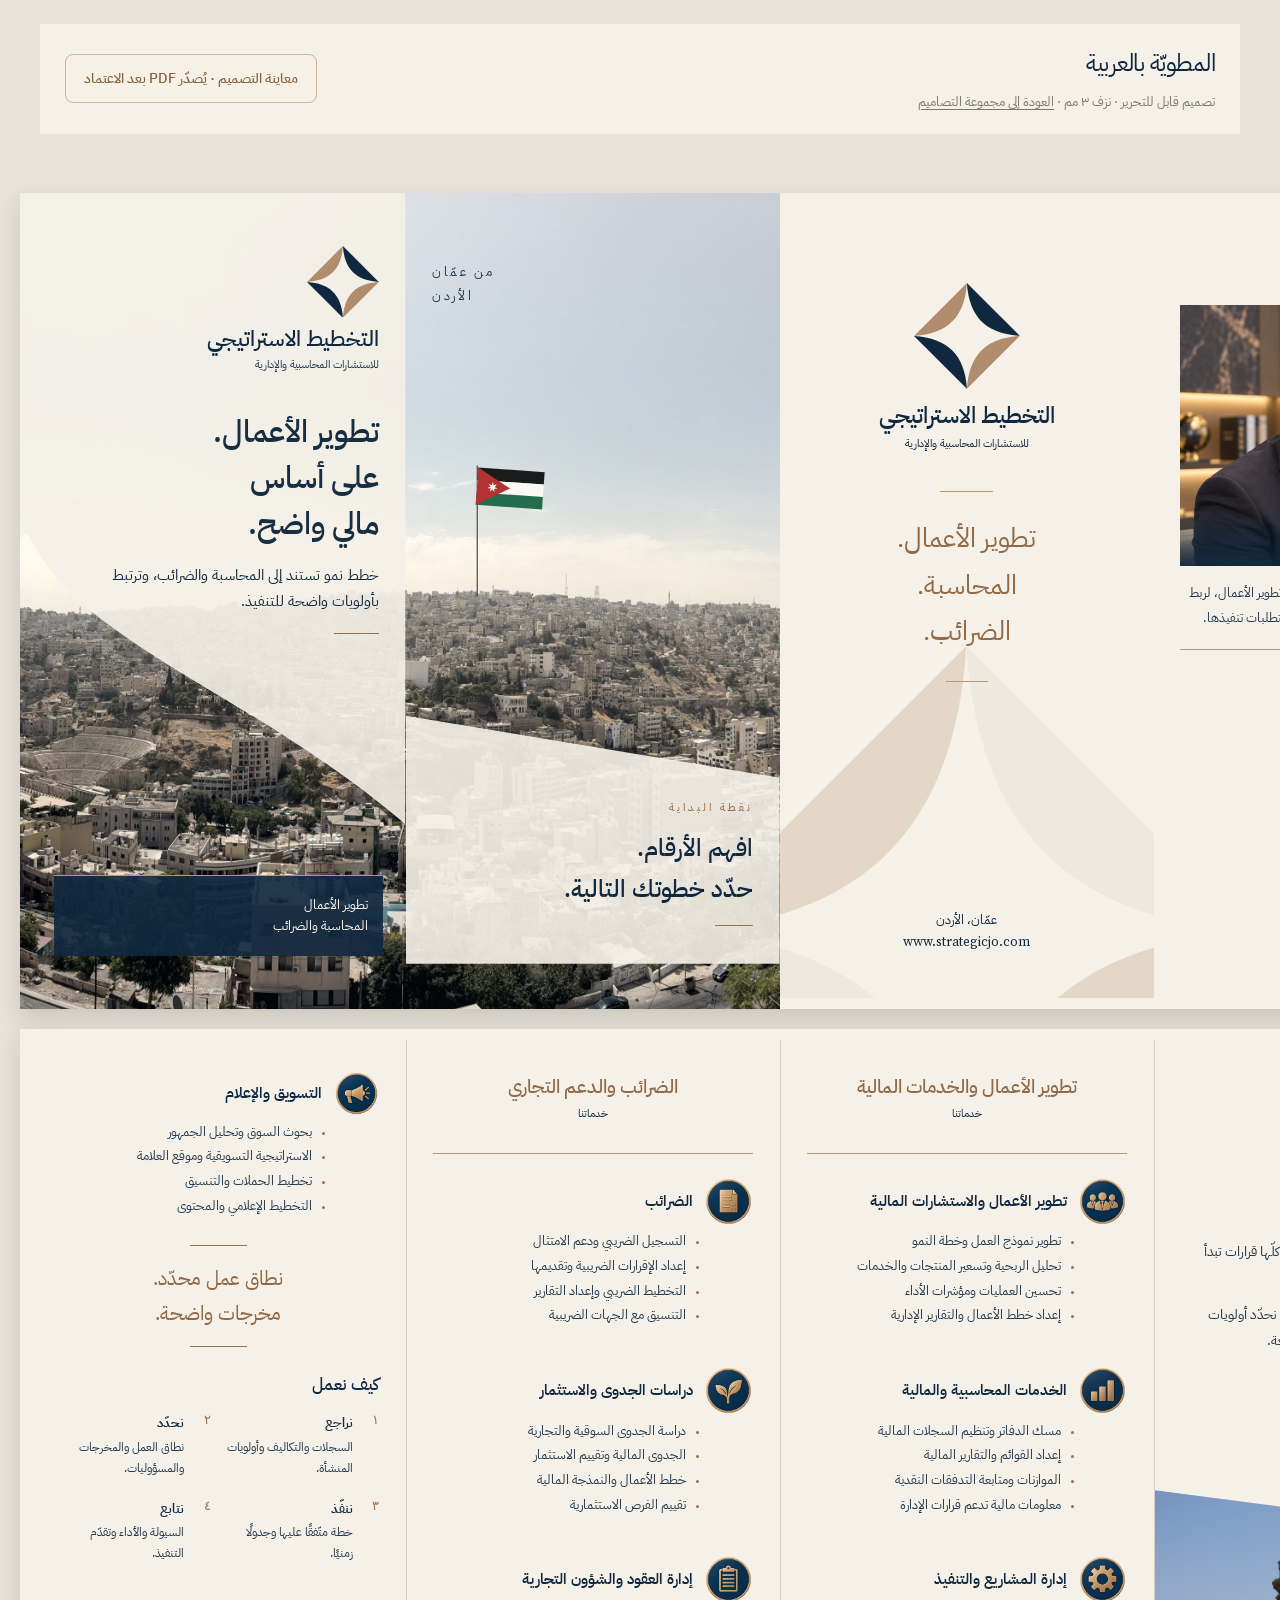
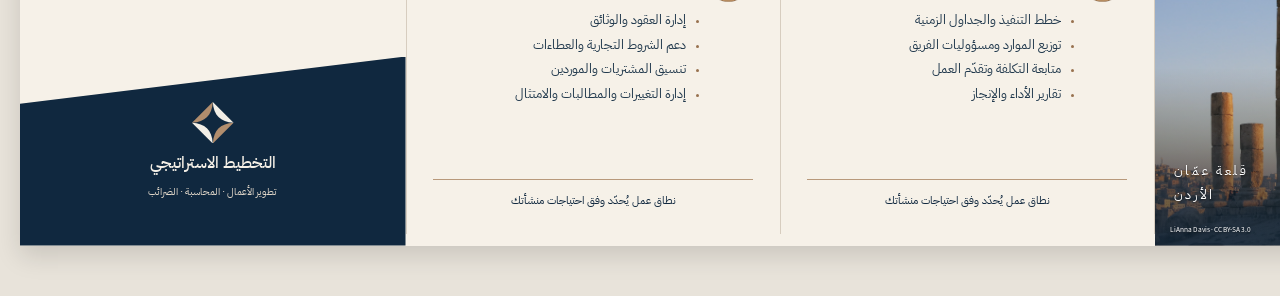
==== commit d7d52fc9: "Refine brochure design and copy with Arabic review navigation" ====
--- a/brochure-ar.html
+++ b/brochure-ar.html
@@ -1 +1 @@
-<!doctype html><html lang="en"><head><meta charset="utf-8"><meta name="viewport" content="width=device-width,initial-scale=1"><meta name="color-scheme" content="light"><title>Arabic company brochure · Strategic Planning</title><link rel="stylesheet" href="artwork.css"><link rel="stylesheet" href="preview.css?v=nav12"><link rel="stylesheet" href="card-refinement.css"><link rel="stylesheet" href="typography.css"><link rel="stylesheet" href="navy-refinement.css"><style>@page{size:402mm 216mm;margin:0}</style></head><body><header class="print-toolbar screen-only"><div><h1>Arabic company brochure</h1><p>Editable layout · 3 mm bleed included · <a href="index.html">Return to collection</a></p></div><button onclick="window.print()">Print layout</button></header><main class="print-pages"><article class="sheet brochure-sheet outside lang-ar" lang="ar" aria-label="AR brochure outside"><div class="panorama"><img src="assets/amman-panorama.jpg" alt="Panoramic view of Amman from the Citadel"><div class="panorama-warmth"></div></div><div class="trim brochure-trim"><section class="panel cover-panel"><svg class="cover-ivory" viewBox="0 0 99 135" preserveAspectRatio="none" aria-hidden="true"><path fill="#f6f1e8" fill-opacity=".94" d="M0 0H99V103C67 108 30 116 0 135Z"/></svg><div class="wordmark "><svg class="mark " viewBox="0 0 100 100" aria-hidden="true"><path fill="#b18d6d" d="M50 0 0 50C32 48 48 32 50 0Z"/><path fill="#17354d" d="m50 0 50 50C68 48 52 32 50 0Z"/><path fill="#b18d6d" d="m100 50-50 50C52 68 68 52 100 50Z"/><path fill="#17354d" d="M50 100 0 50C32 52 48 68 50 100Z"/></svg><div class="brand-name">التخطيط الاستراتيجي</div><p class=brand-descriptor>للاستشارات المحاسبية والإدارية</p><p class="secondary-brand" lang="en" dir="ltr">STRATEGIC PLANNING</p></div><div class="cover-copy"><h1>خدمات تطوير<br>الأعمال والاستشارات</h1><p>نساعد الشركات على التخطيط والنمو<br>والتحسين والتنفيذ بثقة.</p><i class="rule"></i></div><div class="cover-bottom"><p>وضوح اليوم.<br>قوة الغد.</p></div></section><section class="panel story-panel"><div class="story-kicker">الإنسان<br>التخطيط<br>الإنجاز<br>لأردن<br>أكثر قوة</div><svg class="jordan-flag" viewBox="0 0 80 130" aria-hidden="true"><path d="M7 2v126" stroke="#47515a" stroke-width="1.2"/><g transform="translate(8 4) rotate(4)"><path d="M0 0H64V12H0Z" fill="#181d1b"/><path d="M0 12H64V24H0Z" fill="#faf8f0"/><path d="M0 24H64V36H0Z" fill="#236d4d"/><path d="M0 0 32 18 0 36Z" fill="#b33332"/><polygon points="15.000,13.000 15.911,16.108 18.909,14.883 17.047,17.533 19.875,19.113 16.642,19.309 17.169,22.505 15.000,20.100 12.831,22.505 13.358,19.309 10.125,19.113 12.953,17.533 11.091,14.883 14.089,16.108" fill="white"/></g></svg><div class="story-bottom"><h2>تفكير استراتيجي.<br>لغد أكثر إشراقاً.</h2><i class="rule"></i></div></section><section class="panel back-panel"><div class="wordmark "><svg class="mark " viewBox="0 0 100 100" aria-hidden="true"><path fill="#b18d6d" d="M50 0 0 50C32 48 48 32 50 0Z"/><path fill="#17354d" d="m50 0 50 50C68 48 52 32 50 0Z"/><path fill="#b18d6d" d="m100 50-50 50C52 68 68 52 100 50Z"/><path fill="#17354d" d="M50 100 0 50C32 52 48 68 50 100Z"/></svg><div class="brand-name">التخطيط الاستراتيجي</div><p class=brand-descriptor>للاستشارات المحاسبية والإدارية</p><p class="secondary-brand" lang="en" dir="ltr">STRATEGIC PLANNING</p></div><i class="rule"></i><p class="ideas">أفكار.<br>استراتيجيات.<br>نتائج واقعية.</p><i class="rule second-rule"></i><svg class="ornament back-panel-pattern" viewBox="0 0 100 100" aria-hidden="true"><path fill="#b18d6d" d="M50 0 0 50C32 48 48 32 50 0Z"/><path fill="#d9d3c8" d="m50 0 50 50C68 48 52 32 50 0Z"/><path fill="#b18d6d" d="m100 50-50 50C52 68 68 52 100 50Z"/><path fill="#d9d3c8" d="M50 100 0 50C32 52 48 68 50 100Z"/></svg><div class="back-panel-bottom"><p>عمّان · الأردن</p><a dir="ltr" href="https://www.strategicjo.com">www.strategicjo.com</a></div></section><section class="panel founder-panel"><h2 class="founder-title">المؤسس</h2><h3 class="founder-name">أحمد أبو الرب</h3><div class="founder-portrait-row"><img class="portrait" src="assets/ahmad-portrait.png" alt="Ahmad Abu Alrub"><div class="founder-quote"><p>«أؤمن بتحويل الفرص إلى نمو حقيقي قابل للقياس للشركات في الأردن وخارجه.»</p><span dir="ltr" lang="en">Ahmad Abu Alrub</span></div></div><p class="founder-bio">بخبرة واسعة في تطوير الأعمال والاستشارات المالية والتخطيط الاستراتيجي، أسستُ شركة التخطيط الاستراتيجي لدعم الشركات بحلول عملية، ومشورة موثوقة، وقيمة مستدامة.</p><i class="full-rule"></i><h3 class="contact-heading">لنبنِ معاً ما هو قادم</h3><div class="contacts"><div class="contact-row"><a dir="ltr" href="tel:+962799654133">+962 799 654 133</a></div><div class="contact-row"><a dir="ltr" href="mailto:ahmad@strategicjo.com">ahmad@strategicjo.com</a></div><div class="contact-row"><a dir="ltr" href="mailto:info@strategicjo.com">info@strategicjo.com</a></div><div class="contact-row"><a dir="ltr" href="https://www.strategicjo.com">www.strategicjo.com</a></div><div class="contact-row location">عمّان · الأردن</div></div><p class="founder-footer">الإنسان  ·  المنهج  ·  الإنجاز</p></section></div><div class="guides" aria-hidden="true"><i class="trim-guide"></i><i class="safe-guide"></i><i class="fold" style="left:102mm"></i><i class="fold" style="left:201mm"></i><i class="fold" style="left:300mm"></i></div></article><article class="sheet brochure-sheet inside lang-ar" lang="ar" aria-label="AR brochure inside"><div class="trim brochure-trim"><section class="panel marketing-panel"><section class="service"><div class="service-heading"><img class="service-medallion" src="assets/icon-marketing.png" alt=""><h3>التسويق والإعلام</h3></div><ul><li>بحوث السوق وتحليل الجمهور</li><li>الاستراتيجية التسويقية وموقع العلامة</li><li>تخطيط الحملات والتنسيق</li><li>التخطيط الإعلامي والمحتوى</li></ul></section><div class="marketing-quote"><i class="rule"></i><p>«التخطيط الاستراتيجي يحوّل إمكانات اليوم إلى نجاح الغد.»</p><i class="rule"></i></div><h3 class="work-heading">كيف نعمل</h3><div class="work-grid"><div class="work-step"><span class="step-number">01</span><h4>نفهم</h4><p>احتياجاتك وواقع أعمالك.</p></div><div class="work-step"><span class="step-number">02</span><h4>نخطط</h4><p>استراتيجية عملية تناسب أهدافك.</p></div><div class="work-step"><span class="step-number">03</span><h4>ننفّذ</h4><p>نحوّل الخطط إلى خطوات واقعية.</p></div><div class="work-step"><span class="step-number">04</span><h4>نطوّر</h4><p>نقيس التقدم ونبني قيمة مستدامة.</p></div></div><div class="marketing-brand"><div class="wordmark "><svg class="mark " viewBox="0 0 100 100" aria-hidden="true"><path fill="#b18d6d" d="M50 0 0 50C32 48 48 32 50 0Z"/><path fill="#17354d" d="m50 0 50 50C68 48 52 32 50 0Z"/><path fill="#b18d6d" d="m100 50-50 50C52 68 68 52 100 50Z"/><path fill="#17354d" d="M50 100 0 50C32 52 48 68 50 100Z"/></svg><div class="brand-name">التخطيط الاستراتيجي</div><p class="secondary-brand" lang="en" dir="ltr">STRATEGIC PLANNING</p></div><p>شريك أعمالك<br>في الأردن وخارجه</p></div></section><section class="panel services-panel"><div class="services-panel-header"><h2>خدماتنا</h2><p>خبرة عملية. نتائج حقيقية.</p></div><div class="service-list"><section class="service"><div class="service-heading"><img class="service-medallion" src="assets/icon-tax.png" alt=""><h3>الضرائب</h3></div><ul><li>التسجيل الضريبي ودعم الامتثال</li><li>إعداد الإقرارات الضريبية وتقديمها</li><li>التخطيط الضريبي وإعداد التقارير</li><li>التنسيق مع الجهات الضريبية</li></ul></section><section class="service"><div class="service-heading"><img class="service-medallion" src="assets/icon-investment.png" alt=""><h3>دراسات الجدوى والاستثمار</h3></div><ul><li>دراسة الجدوى السوقية والتجارية</li><li>الجدوى المالية وتقييم الاستثمار</li><li>خطط الأعمال والنمذجة المالية</li><li>تقييم الفرص الاستثمارية</li></ul></section><section class="service"><div class="service-heading"><img class="service-medallion" src="assets/icon-contracts.png" alt=""><h3>إدارة العقود والشؤون التجارية</h3></div><ul><li>إدارة العقود والوثائق</li><li>دعم الشروط التجارية والعطاءات</li><li>تنسيق المشتريات والموردين</li><li>إدارة التغييرات والمطالبات والامتثال</li></ul></section></div><p class="service-panel-footer">استراتيجية اليوم. قوة الغد.</p></section><section class="panel services-panel"><div class="services-panel-header"><h2>خدماتنا</h2><p>خبرة عملية. نتائج حقيقية.</p></div><div class="service-list"><section class="service"><div class="service-heading"><img class="service-medallion" src="assets/icon-accounting.png" alt=""><h3>الخدمات المحاسبية والمالية</h3></div><ul><li>مسك الدفاتر وحفظ السجلات المالية</li><li>إعداد القوائم المالية والتقارير الإدارية</li><li>إعداد الموازنات ومتابعة التدفقات النقدية</li><li>الدعم الإداري والمالي وإعداد التقارير</li></ul></section><section class="service"><div class="service-heading"><img class="service-medallion" src="assets/icon-consulting.png" alt=""><h3>الاستشارات المالية واستشارات الأعمال</h3></div><ul><li>استراتيجية الأعمال وتحليل الأداء</li><li>التحليل المالي والخدمات الاستشارية</li><li>تحسين العمليات والإجراءات التشغيلية</li><li>تخطيط الأعمال والتقارير الإدارية</li></ul></section><section class="service"><div class="service-heading"><img class="service-medallion" src="assets/icon-project.png" alt=""><h3>إدارة المشاريع والتنفيذ</h3></div><ul><li>تخطيط المشاريع والجدولة</li><li>تنسيق الموارد وأصحاب المصلحة</li><li>تنفيذ المشاريع ومتابعة التقدم</li><li>تقارير الأداء والإنجاز</li></ul></section></div><p class="service-panel-footer">استراتيجية اليوم. قوة الغد.</p></section><section class="panel intro-panel"><p class="eyebrow">شريكك في<br>رحلة النمو</p><h2>من الرؤية<br>إلى الأثر</h2><i class="rule"></i><div class="intro-copy"><p>في التخطيط الاستراتيجي، نساعد الشركات على مواجهة التعقيد، واغتنام الفرص، وتحقيق النمو المستدام.</p><p>نجمع بين المعرفة المحلية العميقة وأفضل الممارسات العالمية لتقديم حلول عملية في المحاسبة والضرائب والاستشارات ودراسات الجدوى وإدارة المشاريع والعقود والتسويق.</p></div><div class="citadel-photo"><img src="assets/amman-citadel.jpg" alt="Temple of Hercules, Amman Citadel at sunset"><div class="photo-caption">أعمال أقوى.<br>لأردن أكثر ازدهاراً.</div><a class="photo-credit" href="https://commons.wikimedia.org/wiki/File:Amman_Citadel_Temple_of_Hercules.JPG" dir="ltr" lang="en">Temple of Hercules: LiAnna Davis · CC BY-SA 3.0</a></div></section></div><div class="guides" aria-hidden="true"><i class="trim-guide"></i><i class="safe-guide"></i><i class="fold" style="left:102mm"></i><i class="fold" style="left:201mm"></i><i class="fold" style="left:300mm"></i></div></article></main><script></script></body></html>+<!doctype html><html lang="ar"><head><meta charset="utf-8"><meta name="viewport" content="width=device-width,initial-scale=1"><meta name="color-scheme" content="light"><title>المطويّة بالعربية · التخطيط الاستراتيجي</title><link rel="stylesheet" href="artwork.css"><link rel="stylesheet" href="preview.css?v=brochure20"><link rel="stylesheet" href="card-refinement.css"><link rel="stylesheet" href="typography.css"><link rel="stylesheet" href="navy-refinement.css"><link rel="stylesheet" href="brochure-refinement.css?v=brochure20"><style>@page{size:402mm 216mm;margin:0}</style></head><body><header class="print-toolbar screen-only" lang="ar" dir="rtl"><div><h1>المطويّة بالعربية</h1><p>تصميم قابل للتحرير · نزف ٣ مم · <a href="index.html">العودة إلى مجموعة التصاميم</a></p></div><span class="review-status" lang="ar" dir="rtl">معاينة التصميم · يُصدّر PDF بعد الاعتماد</span></header><main class="print-pages"><article class="sheet brochure-sheet outside lang-ar" lang="ar" aria-label="AR brochure outside"><div class="panorama"><img src="assets/amman-panorama.jpg" alt="Panoramic view of Amman from the Citadel"><div class="panorama-warmth"></div></div><div class="trim brochure-trim"><section class="panel cover-panel"><svg class="cover-ivory" viewBox="0 0 99 155" preserveAspectRatio="none" aria-hidden="true"><path fill="#f6f1e8" fill-opacity=".9" d="M0 0H99V79C88 110 43 120 0 155Z"/></svg><div class="wordmark "><svg class="mark " viewBox="0 0 100 100" aria-hidden="true"><path fill="#b18d6d" d="M50 0 0 50C32 48 48 32 50 0Z"/><path fill="#17354d" d="m50 0 50 50C68 48 52 32 50 0Z"/><path fill="#b18d6d" d="m100 50-50 50C52 68 68 52 100 50Z"/><path fill="#17354d" d="M50 100 0 50C32 52 48 68 50 100Z"/></svg><div class="brand-name">التخطيط الاستراتيجي</div><p class="brand-descriptor">للاستشارات المحاسبية والإدارية</p></div><div class="cover-copy"><h1>تطوير الأعمال.<br>على أساس<br>مالي واضح.</h1><p>خطط نمو تستند إلى المحاسبة والضرائب، وترتبط بأولويات واضحة للتنفيذ.</p><i class="rule"></i></div><div class="cover-bottom"><p>تطوير الأعمال<br>المحاسبة والضرائب</p></div></section><section class="panel story-panel"><div class="story-kicker">من عمّان<br>الأردن</div><svg class="jordan-flag" viewBox="0 0 80 130" aria-hidden="true"><path d="M7 2v126" stroke="#47515a" stroke-width="1.2"/><g transform="translate(8 4) rotate(4)"><path d="M0 0H64V12H0Z" fill="#181d1b"/><path d="M0 12H64V24H0Z" fill="#faf8f0"/><path d="M0 24H64V36H0Z" fill="#236d4d"/><path d="M0 0 32 18 0 36Z" fill="#b33332"/><polygon points="15.000,13.000 15.911,16.108 18.909,14.883 17.047,17.533 19.875,19.113 16.642,19.309 17.169,22.505 15.000,20.100 12.831,22.505 13.358,19.309 10.125,19.113 12.953,17.533 11.091,14.883 14.089,16.108" fill="white"/></g></svg><div class="story-bottom"><p class="story-small">نقطة البداية</p><h2>افهم الأرقام.<br>حدّد خطوتك التالية.</h2><i class="rule"></i></div></section><section class="panel back-panel"><div class="wordmark "><svg class="mark " viewBox="0 0 100 100" aria-hidden="true"><path fill="#b18d6d" d="M50 0 0 50C32 48 48 32 50 0Z"/><path fill="#17354d" d="m50 0 50 50C68 48 52 32 50 0Z"/><path fill="#b18d6d" d="m100 50-50 50C52 68 68 52 100 50Z"/><path fill="#17354d" d="M50 100 0 50C32 52 48 68 50 100Z"/></svg><div class="brand-name">التخطيط الاستراتيجي</div><p class="brand-descriptor">للاستشارات المحاسبية والإدارية</p></div><i class="rule"></i><p class="ideas">تطوير الأعمال.<br>المحاسبة.<br>الضرائب.</p><i class="rule second-rule"></i><svg class="ornament back-panel-pattern" viewBox="0 0 100 100" aria-hidden="true"><path fill="#b18d6d" d="M50 0 0 50C32 48 48 32 50 0Z"/><path fill="#d9d3c8" d="m50 0 50 50C68 48 52 32 50 0Z"/><path fill="#b18d6d" d="m100 50-50 50C52 68 68 52 100 50Z"/><path fill="#d9d3c8" d="M50 100 0 50C32 52 48 68 50 100Z"/></svg><div class="back-panel-bottom"><p>عمّان، الأردن</p><a dir="ltr" href="https://www.strategicjo.com">www.strategicjo.com</a></div></section><section class="panel founder-panel"><p class="founder-title">المؤسس</p><h2 class="founder-name" lang="ar" dir="rtl">أحمد أبو الرب</h2><figure class="founder-portrait-row"><img class="portrait" src="assets/ahmad-portrait.png" alt="أحمد أبو الرب"><figcaption>المحاسبة · الضرائب · تطوير الأعمال</figcaption></figure><p class="founder-bio">يجمع أحمد أبو الرب بين المحاسبة والضرائب وتطوير الأعمال، لربط القرارات التجارية بتكاليفها وتدفقاتها النقدية ومتطلبات تنفيذها.</p><i class="full-rule"></i><h3 class="contact-heading">لنتحدّث عن احتياجات أعمالك</h3><div class="contacts"><div class="contact-row"><svg class="contact-icon" viewBox="0 0 24 24" fill="none" stroke="currentColor" stroke-width="1.25" stroke-linecap="round" stroke-linejoin="round" aria-hidden="true"><path d="m6.2 3.5 3.1 4-2.1 2.6a15.6 15.6 0 0 0 6.7 6.7l2.6-2.1 4 3.1-1.2 3c-.3.7-1.1 1.1-1.8.9C9.6 19.8 4.2 14.4 2.3 6.5c-.2-.7.2-1.5.9-1.8z"/></svg><a dir="ltr" href="tel:+962799654133">+962 799 654 133</a></div><div class="contact-row"><svg class="contact-icon" viewBox="0 0 24 24" fill="none" stroke="currentColor" stroke-width="1.25" stroke-linecap="round" stroke-linejoin="round" aria-hidden="true"><rect x="2.5" y="5" width="19" height="14" rx=".8"/><path d="m3 6 9 7 9-7"/></svg><a dir="ltr" href="mailto:ahmad@strategicjo.com">ahmad@strategicjo.com</a></div><div class="contact-row"><svg class="contact-icon" viewBox="0 0 24 24" fill="none" stroke="currentColor" stroke-width="1.25" stroke-linecap="round" stroke-linejoin="round" aria-hidden="true"><rect x="2.5" y="5" width="19" height="14" rx=".8"/><path d="m3 6 9 7 9-7"/></svg><a dir="ltr" href="mailto:info@strategicjo.com">info@strategicjo.com</a></div><div class="contact-row"><svg class="contact-icon" viewBox="0 0 24 24" fill="none" stroke="currentColor" stroke-width="1.25" stroke-linecap="round" stroke-linejoin="round" aria-hidden="true"><circle cx="12" cy="12" r="9.5"/><ellipse cx="12" cy="12" rx="4.3" ry="9.5"/><path d="M2.5 12h19M4.1 6.7h15.8M4.1 17.3h15.8"/></svg><a dir="ltr" href="https://www.strategicjo.com">www.strategicjo.com</a></div><div class="contact-row location"><svg class="contact-icon" viewBox="0 0 24 24" fill="none" stroke="currentColor" stroke-width="1.25" stroke-linecap="round" stroke-linejoin="round" aria-hidden="true"><path d="M19.3 9.7C19.3 5.5 16 2.5 12 2.5s-7.3 3-7.3 7.2c0 5.1 7.3 12 7.3 12s7.3-6.9 7.3-12Z"/><circle cx="12" cy="9.7" r="2.7"/></svg><span>عمّان، الأردن</span></div></div><p class="founder-footer">عمّان، الأردن</p></section></div><div class="guides" aria-hidden="true"><i class="trim-guide"></i><i class="safe-guide"></i><i class="fold" style="left:102mm"></i><i class="fold" style="left:201mm"></i><i class="fold" style="left:300mm"></i></div></article><article class="sheet brochure-sheet inside lang-ar" lang="ar" aria-label="AR brochure inside"><div class="trim brochure-trim"><section class="panel marketing-panel"><section class="service"><div class="service-heading"><img class="service-medallion" src="assets/icon-marketing.png" alt=""><h3>التسويق والإعلام</h3></div><ul><li>بحوث السوق وتحليل الجمهور</li><li>الاستراتيجية التسويقية وموقع العلامة</li><li>تخطيط الحملات والتنسيق</li><li>التخطيط الإعلامي والمحتوى</li></ul></section><div class="marketing-quote"><i class="rule"></i><p>نطاق عمل محدّد.<br>مخرجات واضحة.</p><i class="rule"></i></div><h3 class="work-heading">كيف نعمل</h3><div class="work-grid"><div class="work-step"><span class="step-number">١</span><h4>نراجع</h4><p>السجلات والتكاليف وأولويات المنشأة.</p></div><div class="work-step"><span class="step-number">٢</span><h4>نحدّد</h4><p>نطاق العمل والمخرجات والمسؤوليات.</p></div><div class="work-step"><span class="step-number">٣</span><h4>ننفّذ</h4><p>خطة متّفقًا عليها وجدولًا زمنيًا.</p></div><div class="work-step"><span class="step-number">٤</span><h4>نتابع</h4><p>السيولة والأداء وتقدّم التنفيذ.</p></div></div><div class="marketing-brand"><div class="wordmark "><svg class="mark " viewBox="0 0 100 100" aria-hidden="true"><path fill="#b18d6d" d="M50 0 0 50C32 48 48 32 50 0Z"/><path fill="#17354d" d="m50 0 50 50C68 48 52 32 50 0Z"/><path fill="#b18d6d" d="m100 50-50 50C52 68 68 52 100 50Z"/><path fill="#17354d" d="M50 100 0 50C32 52 48 68 50 100Z"/></svg><div class="brand-name">التخطيط الاستراتيجي</div><p class="brand-descriptor">للاستشارات المحاسبية والإدارية</p></div><p>تطوير الأعمال · المحاسبة · الضرائب</p></div></section><section class="panel services-panel"><div class="services-panel-header"><h2>الضرائب والدعم التجاري</h2><p>خدماتنا</p></div><div class="service-list"><section class="service"><div class="service-heading"><img class="service-medallion" src="assets/icon-tax.png" alt=""><h3>الضرائب</h3></div><ul><li>التسجيل الضريبي ودعم الامتثال</li><li>إعداد الإقرارات الضريبية وتقديمها</li><li>التخطيط الضريبي وإعداد التقارير</li><li>التنسيق مع الجهات الضريبية</li></ul></section><section class="service"><div class="service-heading"><img class="service-medallion" src="assets/icon-investment.png" alt=""><h3>دراسات الجدوى والاستثمار</h3></div><ul><li>دراسة الجدوى السوقية والتجارية</li><li>الجدوى المالية وتقييم الاستثمار</li><li>خطط الأعمال والنمذجة المالية</li><li>تقييم الفرص الاستثمارية</li></ul></section><section class="service"><div class="service-heading"><img class="service-medallion" src="assets/icon-contracts.png" alt=""><h3>إدارة العقود والشؤون التجارية</h3></div><ul><li>إدارة العقود والوثائق</li><li>دعم الشروط التجارية والعطاءات</li><li>تنسيق المشتريات والموردين</li><li>إدارة التغييرات والمطالبات والامتثال</li></ul></section></div><p class="service-panel-footer">نطاق عمل يُحدّد وفق احتياجات منشأتك</p></section><section class="panel services-panel"><div class="services-panel-header"><h2>تطوير الأعمال والخدمات المالية</h2><p>خدماتنا</p></div><div class="service-list"><section class="service"><div class="service-heading"><img class="service-medallion" src="assets/icon-consulting.png" alt=""><h3>تطوير الأعمال والاستشارات المالية</h3></div><ul><li>تطوير نموذج العمل وخطة النمو</li><li>تحليل الربحية وتسعير المنتجات والخدمات</li><li>تحسين العمليات ومؤشرات الأداء</li><li>إعداد خطط الأعمال والتقارير الإدارية</li></ul></section><section class="service"><div class="service-heading"><img class="service-medallion" src="assets/icon-accounting.png" alt=""><h3>الخدمات المحاسبية والمالية</h3></div><ul><li>مسك الدفاتر وتنظيم السجلات المالية</li><li>إعداد القوائم والتقارير المالية</li><li>الموازنات ومتابعة التدفقات النقدية</li><li>معلومات مالية تدعم قرارات الإدارة</li></ul></section><section class="service"><div class="service-heading"><img class="service-medallion" src="assets/icon-project.png" alt=""><h3>إدارة المشاريع والتنفيذ</h3></div><ul><li>خطط التنفيذ والجداول الزمنية</li><li>توزيع الموارد ومسؤوليات الفريق</li><li>متابعة التكلفة وتقدّم العمل</li><li>تقارير الأداء والإنجاز</li></ul></section></div><p class="service-panel-footer">نطاق عمل يُحدّد وفق احتياجات منشأتك</p></section><section class="panel intro-panel"><p class="eyebrow">منهجنا</p><h2>قبل الخطة،<br>نفهم الأعمال.</h2><i class="rule"></i><div class="intro-copy"><p>التوسّع، أو إطلاق مشروع، أو ضبط التكاليف؛ كلّها قرارات تبدأ بفهم الإيرادات والمصروفات والسيولة.</p><p>نربط تطوير الأعمال بالمحاسبة والضرائب، ثم نحدّد أولويات العمل، ومسؤوليات التنفيذ، ومؤشرات المتابعة.</p></div><div class="citadel-photo"><img src="assets/amman-citadel.jpg" alt="معبد هرقل في قلعة عمّان"><div class="photo-caption">قلعة عمّان<br>الأردن</div><a class="photo-credit" href="https://commons.wikimedia.org/wiki/File:Amman_Citadel_Temple_of_Hercules.JPG" dir="ltr" lang="en">LiAnna Davis · CC BY-SA 3.0</a></div></section></div><div class="guides" aria-hidden="true"><i class="trim-guide"></i><i class="safe-guide"></i><i class="fold" style="left:102mm"></i><i class="fold" style="left:201mm"></i><i class="fold" style="left:300mm"></i></div></article></main><script></script></body></html>
--- a/preview.css
+++ b/preview.css
@@ -1,6 +1,6 @@
-.collection{max-width:1700px;margin:auto;padding:32px 5vw 30px}.collection-header{display:flex;align-items:center;justify-content:space-between;gap:30px;padding-bottom:26px;border-bottom:1px solid #cfc3b3}.collection-brand{display:flex;align-items:center;gap:17px}.collection-brand>.mark{width:48px;height:48px}.collection-brand strong{display:block;font:400 30px/1.1 var(--serif);letter-spacing:-.2px}.collection-brand span{display:block;font:400 17px/1.5 var(--ar);color:var(--bronze);margin-top:2px;text-align:left}.collection-meta{text-align:right}.collection-meta>span{font:400 9px/1.2 var(--sans);letter-spacing:2.5px;color:#7c715f}.collection-meta>p{font:italic 400 19px/1 var(--serif);color:var(--bronze);margin-top:12px}.collection-nav{display:flex;justify-content:space-between;align-items:center;border-bottom:1px solid #cfc3b3;gap:20px}.tabs{display:flex;gap:28px}.tabs>button{background:none;border:0;border-bottom:2px solid transparent;padding:18px 0 15px;font:400 11px/1.3 var(--sans);color:#81796a;cursor:pointer}.tabs>button[aria-selected=true]{border-bottom-color:var(--bronze);color:#253c47}.guide-toggle{display:flex;align-items:center;gap:9px;font:400 10px/1.3 var(--sans);color:#706d64;white-space:nowrap;cursor:pointer}.guide-toggle>input{width:14px;height:14px;accent-color:var(--bronze);margin:0}.view{padding-top:28px}.view[hidden]{display:none!important}.view-heading{display:flex;align-items:flex-end;justify-content:space-between;gap:24px;margin-bottom:26px}.view-heading h1{font:400 35px/1.05 var(--serif)}.view-heading p{font:400 10px/1.6 var(--sans);color:#817868;margin-top:10px}.download{font:400 10px/1.4 var(--sans);border-bottom:1px solid #a87c56;padding-bottom:7px;display:flex;align-items:center;gap:25px;white-space:nowrap}.download>span{font-size:18px;color:var(--bronze)}.proof{min-width:0}.proof-label{display:flex;justify-content:space-between;align-items:center;color:#8e7a61;font:400 8px/1.4 var(--sans);letter-spacing:1.7px;margin-bottom:12px}.proof-label>span:last-child{font:400 13px/1.4 var(--ar);letter-spacing:0}.scaled{position:relative;width:100%;filter:drop-shadow(0 10px 16px #31271a24)}.scaled>.sheet{position:absolute;left:0;top:0;transform-origin:top left}.card-grid{display:grid;grid-template-columns:1fr 1fr;gap:40px}.card-grid .scaled{border-radius:2px;overflow:hidden}.caption{font:400 10px/1.7 var(--sans);margin-top:22px;color:#847a6a;max-width:900px}.panel-labels{display:grid;grid-template-columns:repeat(4,1fr);margin:14px .75% 40px;text-align:center;font:400 8px/1.4 var(--sans);color:#887d6b}.arabic-labels{font:400 13px/1.4 var(--ar)}.file-grid{display:grid;grid-template-columns:repeat(3,1fr);gap:24px}.file-grid>article{padding:28px 30px;background:#f4eee4;border-top:2px solid var(--bronze)}.file-number{font:400 32px/1 var(--serif);color:var(--bronze)}.file-grid h2{font:400 27px/1 var(--serif);margin-top:15px}.file-grid p{font:400 12px/1.9 var(--sans);color:#6c726c;margin-top:18px}.file-grid a{display:block;font:400 10px/1.5 var(--sans);color:var(--navy);margin-top:16px;text-decoration:underline;text-underline-offset:4px}.production-note{padding:25px 0;max-width:1000px}.production-note>p{font:400 11px/1.8 var(--sans);color:#726d61;margin-top:12px}.production-note strong{font-weight:600;color:var(--navy)}.collection-footer{display:flex;justify-content:space-between;gap:24px;border-top:1px solid #cfc3b3;padding-top:20px;margin-top:20px;color:#8d806c;font:400 8px/1.6 var(--sans);letter-spacing:1px}.collection-footer>[lang=ar]{font:400 13px/1.3 var(--ar);letter-spacing:0}.print-toolbar{display:flex;align-items:center;justify-content:space-between;max-width:1200px;margin:24px auto;padding:20px 25px;background:var(--ivory);gap:24px}.print-toolbar h1{font:400 29px/1.1 var(--serif)}.print-toolbar p{font:400 11px/1.6 var(--sans);color:#7a776b;margin-top:8px}.print-toolbar a{text-decoration:underline;text-underline-offset:3px}.print-toolbar button{background:var(--navy);border:0;color:white;padding:12px 18px;font:400 11px var(--sans);cursor:pointer}.print-pages{padding:15px 20px 30px;overflow-x:auto}.print-pages>.sheet{margin:20px auto;box-shadow:0 10px 24px #0002}
-@media(max-width:850px){.collection{padding:24px 25px}.collection-brand strong{font-size:25px}.collection-brand span{font-size:16px}.tabs{gap:20px}.card-grid{gap:20px}.collection-nav{flex-wrap:wrap;gap:0}.guide-toggle{margin-bottom:14px}.view-heading h1{font-size:30px}.file-grid{grid-template-columns:1fr}.collection-meta>p{font-size:16px}.collection-meta>span{font-size:7px}.view-heading{align-items:flex-start}.view-heading p{max-width:400px}}
-@media(max-width:600px){.collection{padding:20px 17px}.collection-header{gap:15px;padding-bottom:18px}.collection-brand{gap:11px}.collection-brand>.mark{width:38px;height:38px}.collection-brand strong{font-size:24px}.collection-brand span{font-size:15px}.collection-meta{display:none}.tabs{width:100%;gap:0;justify-content:space-between}.tabs>button{font-size:8.8px;padding:17px 0 13px}.guide-toggle{font-size:9px;margin-top:12px}.view{padding-top:24px}.view-heading{display:block;margin-bottom:24px}.view-heading h1{font-size:31px}.view-heading p{font-size:9px}.download{display:inline-flex;margin-top:17px;font-size:9px;gap:22px}.card-grid{grid-template-columns:1fr;gap:28px}.proof-label{font-size:7px;letter-spacing:1px}.panel-labels{font-size:6px;gap:5px;margin-bottom:28px}.arabic-labels{font-size:9px}.caption{font-size:9px}.collection-footer{display:block;font-size:7px}.collection-footer>span{display:block}.collection-footer>[lang=ar]{margin-top:8px;font-size:12px}.print-toolbar{display:block;margin:15px}.print-toolbar button{margin-top:15px}}
+.collection{max-width:1700px;margin:auto;padding:32px 5vw 30px}.collection-header{display:flex;align-items:center;justify-content:space-between;gap:30px;padding-bottom:26px;border-bottom:1px solid #cfc3b3}.collection-brand{display:flex;align-items:center;gap:17px}.collection-brand>.mark{width:48px;height:48px}.collection-brand strong{display:block;font:400 30px/1.1 var(--serif);letter-spacing:-.2px}.collection-brand span{display:block;font:400 17px/1.5 var(--ar);color:var(--bronze);margin-top:2px;text-align:left}.collection-meta{text-align:right}.collection-meta>span{font:400 9px/1.2 var(--sans);letter-spacing:2.5px;color:#7c715f}.collection-meta>p{font:italic 400 19px/1 var(--serif);color:var(--bronze);margin-top:12px}.collection-nav{display:flex;justify-content:space-between;align-items:center;border-bottom:1px solid #cfc3b3;gap:20px}.section-links{display:flex;gap:28px}.section-links>a{background:none;border:0;border-bottom:2px solid transparent;padding:18px 0 15px;font:400 11px/1.3 var(--sans);color:#81796a;cursor:pointer}.section-links>a[aria-current=location]{border-bottom-color:var(--bronze);color:#253c47}.guide-toggle{display:flex;align-items:center;gap:9px;font:400 10px/1.3 var(--sans);color:#706d64;white-space:nowrap;cursor:pointer}.guide-toggle>input{width:14px;height:14px;accent-color:var(--bronze);margin:0}.view{padding-top:28px}.view[hidden]{display:none!important}.view-heading{display:flex;align-items:flex-end;justify-content:space-between;gap:24px;margin-bottom:26px}.view-heading :is(h1,h2){font:400 35px/1.05 var(--serif)}.view-heading p{font:400 10px/1.6 var(--sans);color:#817868;margin-top:10px}.download{font:400 10px/1.4 var(--sans);border-bottom:1px solid #a87c56;padding-bottom:7px;display:flex;align-items:center;gap:25px;white-space:nowrap}.download>span{font-size:18px;color:var(--bronze)}.proof{min-width:0}.proof-label{display:flex;justify-content:space-between;align-items:center;color:#8e7a61;font:400 8px/1.4 var(--sans);letter-spacing:1.7px;margin-bottom:12px}.proof-label>span:last-child{font:400 13px/1.4 var(--ar);letter-spacing:0}.scaled{position:relative;width:100%;filter:drop-shadow(0 10px 16px #31271a24)}.scaled>.sheet{position:absolute;left:0;top:0;transform-origin:top left}.card-grid{display:grid;grid-template-columns:1fr 1fr;gap:40px}.card-grid .scaled{border-radius:2px;overflow:hidden}.caption{font:400 10px/1.7 var(--sans);margin-top:22px;color:#847a6a;max-width:900px}.panel-labels{display:grid;grid-template-columns:repeat(4,1fr);margin:14px .75% 40px;text-align:center;font:400 8px/1.4 var(--sans);color:#887d6b}.arabic-labels{font:400 13px/1.4 var(--ar)}.file-grid{display:grid;grid-template-columns:repeat(3,1fr);gap:24px}.file-grid>article{padding:28px 30px;background:#f4eee4;border-top:2px solid var(--bronze)}.file-number{font:400 32px/1 var(--serif);color:var(--bronze)}.file-grid h2{font:400 27px/1 var(--serif);margin-top:15px}.file-grid p{font:400 12px/1.9 var(--sans);color:#6c726c;margin-top:18px}.file-grid a{display:block;font:400 10px/1.5 var(--sans);color:var(--navy);margin-top:16px;text-decoration:underline;text-underline-offset:4px}.production-note{padding:25px 0;max-width:1000px}.production-note>p{font:400 11px/1.8 var(--sans);color:#726d61;margin-top:12px}.production-note strong{font-weight:600;color:var(--navy)}.collection-footer{display:flex;justify-content:space-between;gap:24px;border-top:1px solid #cfc3b3;padding-top:20px;margin-top:20px;color:#8d806c;font:400 8px/1.6 var(--sans);letter-spacing:1px}.collection-footer>[lang=ar]{font:400 13px/1.3 var(--ar);letter-spacing:0}.print-toolbar{display:flex;align-items:center;justify-content:space-between;max-width:1200px;margin:24px auto;padding:20px 25px;background:var(--ivory);gap:24px}.print-toolbar h1{font:400 29px/1.1 var(--serif)}.print-toolbar p{font:400 11px/1.6 var(--sans);color:#7a776b;margin-top:8px}.print-toolbar a{text-decoration:underline;text-underline-offset:3px}.print-toolbar button{background:var(--navy);border:0;color:white;padding:12px 18px;font:400 11px var(--sans);cursor:pointer}.print-pages{padding:15px 20px 30px;overflow-x:auto}.print-pages>.sheet{margin:20px auto;box-shadow:0 10px 24px #0002}
+@media(max-width:850px){.collection{padding:24px 25px}.collection-brand strong{font-size:25px}.collection-brand span{font-size:16px}.section-links{gap:20px}.card-grid{gap:20px}.collection-nav{flex-wrap:wrap;gap:0}.guide-toggle{margin-bottom:14px}.view-heading :is(h1,h2){font-size:30px}.file-grid{grid-template-columns:1fr}.collection-meta>p{font-size:16px}.collection-meta>span{font-size:7px}.view-heading{align-items:flex-start}.view-heading p{max-width:400px}}
+@media(max-width:600px){.collection{padding:20px 17px}.collection-header{gap:15px;padding-bottom:18px}.collection-brand{gap:11px}.collection-brand>.mark{width:38px;height:38px}.collection-brand strong{font-size:24px}.collection-brand span{font-size:15px}.collection-meta{display:none}.section-links{width:100%;gap:0;justify-content:space-between}.section-links>a{font-size:8.8px;padding:17px 0 13px}.guide-toggle{font-size:9px;margin-top:12px}.view{padding-top:24px}.view-heading{display:block;margin-bottom:24px}.view-heading :is(h1,h2){font-size:31px}.view-heading p{font-size:9px}.download{display:inline-flex;margin-top:17px;font-size:9px;gap:22px}.card-grid{grid-template-columns:1fr;gap:28px}.proof-label{font-size:7px;letter-spacing:1px}.panel-labels{font-size:6px;gap:5px;margin-bottom:28px}.arabic-labels{font-size:9px}.caption{font-size:9px}.collection-footer{display:block;font-size:7px}.collection-footer>span{display:block}.collection-footer>[lang=ar]{margin-top:8px;font-size:12px}.print-toolbar{display:block;margin:15px}.print-toolbar button{margin-top:15px}}
 
 .review-status{display:block;font:400 11px/1.5 var(--sans);color:var(--navy-muted);white-space:nowrap;padding-bottom:7px}
 @media(max-width:600px){.review-status{margin-top:14px;font-size:10px;white-space:normal}}
@@ -9,14 +9,14 @@
 .navigation-hint{display:flex;justify-content:space-between;gap:20px;margin:24px 0 12px;font:400 14px/1.5 var(--sans);color:var(--navy-muted)}
 .navigation-hint>[lang=ar]{font:400 14px/1.5 var(--ar);letter-spacing:0}
 .collection-nav{position:sticky;top:12px;z-index:50;display:flex;flex-wrap:wrap;gap:12px;padding:10px;background:#f8f5ef;border:1px solid #c6bba9;border-radius:12px;box-shadow:0 4px 16px #10283f0d}
-.collection-nav .tabs{display:grid;grid-template-columns:repeat(4,minmax(0,1fr));width:100%;gap:8px}
-.collection-nav .tabs>button{min-height:70px;padding:12px 15px;display:flex;flex-direction:column;justify-content:center;align-items:center;gap:4px;border:1px solid #c8c0b2;border-radius:8px;background:#fffdf9;color:var(--navy);font:600 15px/1.25 var(--sans);cursor:pointer}
-.collection-nav .tabs>button:hover{background:#ece5da;border-color:#9b8265}
-.collection-nav .tabs>button[aria-selected=true]{background:var(--navy);color:#fffaf1;border-color:var(--navy);box-shadow:0 3px 8px #10283f24}
+.collection-nav .section-links{display:grid;grid-template-columns:repeat(4,minmax(0,1fr));width:100%;gap:8px}
+.collection-nav .section-links>a{min-height:70px;padding:12px 15px;display:flex;flex-direction:column;justify-content:center;align-items:center;gap:4px;border:1px solid #c8c0b2;border-radius:8px;background:#fffdf9;color:var(--navy);font:600 15px/1.25 var(--sans);cursor:pointer}
+.collection-nav .section-links>a:hover{background:#ece5da;border-color:#9b8265}
+.collection-nav .section-links>a[aria-current=location]{background:var(--navy);color:#fffaf1;border-color:var(--navy);box-shadow:0 3px 8px #10283f24}
 .tab-title[lang=ar]{font:500 17px/1.25 var(--ar)}
 .tab-caption{font:400 11px/1.3 var(--sans);letter-spacing:.5px;color:#526373}
 .tab-caption[lang=ar]{font:400 13px/1.3 var(--ar);letter-spacing:0}
-.tabs>button[aria-selected=true]>.tab-caption{color:#dfd8ca}
+.section-links>a[aria-current=location]>.tab-caption{color:#dfd8ca}
 .collection-nav .guide-toggle{font:400 12px/1.4 var(--sans);margin:0 4px 0 auto;color:#42596b}
 .collection-nav .guide-toggle>input{width:18px;height:18px}
 .view{scroll-margin-top:140px}
@@ -45,8 +45,95 @@
 .source-package p{font:400 14px/1.6 var(--sans);color:#526373;margin-top:7px}
 .source-package>.download{flex:none}
 .production-note>p{font-size:13px;line-height:1.7}
-.tabs>button:focus-visible,.download:focus-visible,.file-grid a:focus-visible{outline:3px solid #315f80;outline-offset:3px}
+.section-links>a:focus-visible,.download:focus-visible,.file-grid a:focus-visible{outline:3px solid #315f80;outline-offset:3px}
 @media(max-width:1100px){.view-heading{align-items:flex-start;flex-wrap:wrap}.view-heading>.download{max-width:none}.file-grid{gap:16px}.file-grid>article{padding:22px}}
 @media(max-width:850px){.navigation-hint{flex-direction:column;gap:4px}.file-grid p{min-height:0}.source-package{flex-wrap:wrap}}
-@media(max-width:600px){.navigation-hint{font-size:13px;margin-top:20px}.navigation-hint>[lang=ar]{font-size:13px}.collection-nav{top:0;padding:8px;gap:10px;border-radius:10px}.collection-nav .tabs{grid-template-columns:repeat(2,minmax(0,1fr));gap:7px}.collection-nav .tabs>button{min-height:64px;padding:10px 8px;font-size:14px}.tab-title[lang=ar]{font-size:16px}.tab-caption{font-size:10px}.tab-caption[lang=ar]{font-size:12px}.collection-nav .guide-toggle{font-size:11px;margin:0 2px 0 auto}.view-heading{display:flex;flex-direction:column;gap:18px;margin-bottom:24px}.view-heading p{font-size:13px;margin-top:10px}.download{width:100%;margin:0;min-height:58px;padding:15px 16px;justify-content:flex-start}.download-copy>strong{font-size:15px}.download-copy>small{font-size:11px}.view-heading>.download{max-width:100%}.source-package{padding:22px;gap:18px}.source-package>.download{width:100%}.view{scroll-margin-top:190px}}
-@media(prefers-reduced-motion:reduce){.collection-nav .tabs>button,.download,.file-grid a{transition:none}}
+@media(max-width:600px){.navigation-hint{font-size:13px;margin-top:20px}.navigation-hint>[lang=ar]{font-size:13px}.collection-nav{top:0;padding:8px;gap:10px;border-radius:10px}.collection-nav .section-links{grid-template-columns:repeat(2,minmax(0,1fr));gap:7px}.collection-nav .section-links>a{min-height:64px;padding:10px 8px;font-size:14px}.tab-title[lang=ar]{font-size:16px}.tab-caption{font-size:10px}.tab-caption[lang=ar]{font-size:12px}.collection-nav .guide-toggle{font-size:11px;margin:0 2px 0 auto}.view-heading{display:flex;flex-direction:column;gap:18px;margin-bottom:24px}.view-heading p{font-size:13px;margin-top:10px}.download{width:100%;margin:0;min-height:58px;padding:15px 16px;justify-content:flex-start}.download-copy>strong{font-size:15px}.download-copy>small{font-size:11px}.view-heading>.download{max-width:100%}.source-package{padding:22px;gap:18px}.source-package>.download{width:100%}.view{scroll-margin-top:190px}}
+@media(prefers-reduced-motion:reduce){.collection-nav .section-links>a,.download,.file-grid a{transition:none}}
+
+/* The file guide leads; the personal note stays visually secondary. */
+.collection-meta.welcome-meta{text-align:right}
+.collection-meta.welcome-meta>span{font:500 13px/1.5 var(--ar);letter-spacing:0;color:var(--navy-muted)}
+.collection-meta.welcome-meta>p{font:400 16px/1.6 var(--ar);letter-spacing:0;margin-top:5px;color:var(--bronze)}
+.personal-welcome{display:grid;grid-template-columns:minmax(0,1.55fr) minmax(300px,1fr);direction:ltr;margin-top:28px;border:1px solid #c8c0b2;border-radius:14px;overflow:hidden;box-shadow:0 8px 26px #10283f08;text-align:right;background:#ede8df}
+.welcome-guide,.welcome-letter{direction:rtl;min-width:0}
+.welcome-guide{background:#fffdf9;padding:32px 38px 30px;border-top:3px solid var(--copper);display:flex;flex-direction:column}
+.welcome-guide>.welcome-eyebrow{font:500 13px/1.6 var(--ar);color:#846342;margin:0 0 8px}
+.welcome-guide>h1{font:500 30px/1.6 var(--ar);color:var(--navy);margin:0}
+.welcome-purpose{font:400 16px/1.85 var(--ar);color:#42596b;margin-top:10px;max-width:720px}
+.welcome-steps{list-style:none;display:grid;gap:18px;margin:24px 0 26px;padding:0}
+.welcome-steps>li{display:flex;gap:14px;align-items:flex-start}
+.welcome-step-number{display:flex;align-items:center;justify-content:center;flex:none;width:31px;height:31px;border:1px solid #cbb598;border-radius:50%;font:500 15px/1 var(--ar);color:#846342;margin-top:1px}
+.welcome-steps h3{font:500 16px/1.6 var(--ar);color:var(--navy);margin-bottom:3px}
+.welcome-steps p{font:400 14px/1.85 var(--ar);color:#526373;max-width:660px}
+.welcome-actions{display:flex;flex-wrap:wrap;gap:10px;margin-top:auto}
+.welcome-action{display:inline-flex;justify-content:center;align-items:center;min-height:48px;padding:11px 20px;border:1px solid #aebbc5;border-radius:7px;font:500 15px/1.5 var(--ar);color:var(--navy);background:#fffdf9;text-decoration:none}
+.welcome-action:hover{background:#e5edf2;border-color:var(--navy)}
+.welcome-action-primary{background:var(--navy);color:#fffaf1;border-color:var(--navy)}
+.welcome-action-primary:hover{background:#214663;border-color:#214663}
+.welcome-action:focus-visible{outline:3px solid #315f80;outline-offset:3px}
+.welcome-letter{padding:34px 30px 28px;background:#ede8df;border-left:1px solid #d5ccbd;color:#526373}
+.welcome-letter>h2{font:600 16px/1.5 var(--sans);color:#526373;text-align:right;margin:0 0 18px;letter-spacing:0}
+.welcome-letter>p{font:400 15px/1.95 var(--ar);color:#526373;margin-top:16px}
+.welcome-letter>.welcome-closing{margin-top:20px;color:#42596b}
+.collection-nav{scroll-margin-top:12px}
+@media(max-width:1100px){.personal-welcome{grid-template-columns:minmax(0,1.5fr) minmax(280px,1fr)}.welcome-guide{padding:28px 30px}.welcome-guide>h1{font-size:28px}.welcome-letter{padding:30px 25px}}
+@media(max-width:950px){.personal-welcome{grid-template-columns:1fr}.welcome-guide{padding:28px 30px}.welcome-letter{padding:25px 30px;border-left:0;border-top:1px solid #d5ccbd}.welcome-steps{grid-template-columns:repeat(3,minmax(0,1fr));gap:22px}.welcome-steps>li{display:block}.welcome-step-number{margin-bottom:10px}.welcome-actions{flex-direction:row}}
+@media(max-width:600px){.personal-welcome{margin-top:20px;border-radius:10px}.welcome-guide{padding:25px 23px}.welcome-guide>h1{font-size:25px}.welcome-guide>.welcome-eyebrow{font-size:12px}.welcome-purpose{font-size:15px}.welcome-steps{grid-template-columns:1fr;gap:18px;margin-top:22px}.welcome-steps>li{display:flex}.welcome-step-number{margin-bottom:0}.welcome-actions{flex-direction:column;gap:10px}.welcome-action{min-height:50px}.welcome-letter{padding:24px 23px}.welcome-letter>h2{font-size:15px;margin-bottom:15px}.welcome-letter>p{font-size:14px;line-height:1.95}.collection-nav{scroll-margin-top:0}}
+
+/* Continuous previews with anchor navigation and a visible current section. */
+.section-links>a{text-decoration:none;text-align:center}
+.view{margin-top:42px;padding-top:38px;border-top:1px solid #cfc3b3;scroll-margin-top:var(--section-offset,150px)}
+.collection-nav+.view{margin-top:0;padding-top:28px;border-top:0}
+.view-heading>div{min-width:0}
+.view-heading h2{color:var(--navy);letter-spacing:-.5px}
+.view-heading h2[lang=ar]{font:500 35px/1.6 var(--ar);letter-spacing:0}
+.caption{font-size:13px;line-height:1.7;color:#526373}
+@media(max-width:600px){.view{margin-top:28px;padding-top:28px}.view-heading h2[lang=ar]{font-size:28px}.caption{font-size:12px}}
+
+/* Arabic browsing experience, separate from the language of the print artwork. */
+.collection-header{direction:rtl}
+.collection-brand{text-align:right}
+.collection-brand strong[lang=ar]{font:500 26px/1.5 var(--ar);letter-spacing:0}
+.collection-brand span[lang=en]{font:400 17px/1.4 var(--serif);text-align:right;color:#526373}
+.welcome-letter>h2[lang=ar]{font:500 16px/1.6 var(--ar)}
+.navigation-hint[lang=ar]{font:400 14px/1.7 var(--ar);justify-content:flex-start}
+.collection-nav .tab-title{font:500 17px/1.4 var(--ar)}
+.collection-nav .tab-caption{font:400 12px/1.5 var(--ar);letter-spacing:0}
+.collection-nav .guide-toggle{font:400 12px/1.6 var(--ar);margin:0 auto 0 4px}
+.view-heading{direction:rtl;text-align:right}
+.view-heading p[lang=ar]{font:400 14px/1.8 var(--ar)}
+.proof-label{direction:rtl;text-align:right;gap:16px;align-items:center;margin:0 0 14px;letter-spacing:0;color:var(--navy)}
+.proof-label h3{font:500 18px/1.6 var(--ar)}
+.proof-label p{font:400 13px/1.7 var(--ar);color:#526373;margin-top:2px}
+.caption[lang=ar]{font:400 13px/1.8 var(--ar);text-align:right;max-width:none}
+.brochure-reading-note{font:400 14px/1.9 var(--ar);color:#42596b;background:#f6f2eb;border:1px solid #cec4b6;border-radius:8px;padding:15px 20px;margin-bottom:26px}
+.brochure-view .scaled::after{content:"";position:absolute;inset:0;pointer-events:none;background:linear-gradient(90deg,transparent 24.7%,#10283f13 24.95%,#fff7 25.05%,transparent 25.3%,transparent 49.7%,#10283f13 49.95%,#fff7 50.05%,transparent 50.3%,transparent 74.7%,#10283f13 74.95%,#fff7 75.05%,transparent 75.3%)}
+.review-status{font:500 14px/1.8 var(--ar);text-align:right;color:#846342;white-space:normal;border:1px solid #cbb598;border-radius:8px;padding:11px 18px;background:#f6f0e6}
+.review-status small{font:400 12px/1.7 var(--ar);color:#526373}
+.panel-map{margin:14px 0 35px;padding:12px 0 0;border-top:1px solid #cfc3b3}
+.panel-map>p{font:400 12px/1.7 var(--ar);text-align:right;color:#526373}
+.panel-map .panel-labels{direction:ltr;margin:10px 0 0;gap:8px;color:var(--navy);font:400 13px/1.7 var(--ar)}
+.panel-map .panel-labels>span{padding:10px 6px;background:#f7f3ec;border:1px solid #cec4b6;border-radius:5px}
+.zoom-preview{flex:none;min-height:44px;border:1px solid #aebbc5;border-radius:7px;background:#f8f5ef;color:var(--navy);padding:9px 16px;font:500 13px/1.5 var(--ar);cursor:pointer}
+.zoom-preview:hover{background:#fffdf9;border-color:var(--navy)}
+.file-grid h2,.source-package h2{font:500 23px/1.6 var(--ar)}
+.file-grid p,.source-package p{font:400 14px/1.9 var(--ar)}
+.file-grid a{font:500 14px/1.7 var(--ar);text-align:right}
+.file-grid .file-state{font:500 12px/1.8 var(--ar);color:#846342;min-height:0;margin-top:10px}
+.production-note>p{font:400 13px/1.9 var(--ar);text-align:right}
+.collection-footer{font:400 12px/1.8 var(--ar);letter-spacing:0}
+.print-toolbar h1{font:500 24px/1.6 var(--ar);letter-spacing:0}
+.print-toolbar p{font:400 13px/1.8 var(--ar)}
+.print-toolbar button{font:500 14px/1.6 var(--ar)}
+.artwork-dialog{width:calc(100vw - 40px);max-width:1640px;max-height:calc(100dvh - 40px);padding:0;background:#e8e3da;border:1px solid #b7aa95;border-radius:12px;color:var(--navy);box-shadow:0 16px 60px #0004}
+.artwork-dialog::backdrop{background:#10283fcc}
+.artwork-dialog>header{display:flex;align-items:center;justify-content:space-between;gap:20px;padding:18px 24px;background:#fffdf9;border-bottom:1px solid #cfc3b3}
+.artwork-dialog h2{font:500 20px/1.6 var(--ar)}
+.artwork-dialog p{font:400 13px/1.7 var(--ar);color:#526373}
+.artwork-dialog button{font:500 14px/1.5 var(--ar);padding:10px 20px;background:var(--navy);border:0;border-radius:6px;color:#fffaf1;cursor:pointer;min-height:44px}
+.dialog-scroll{overflow:auto;max-height:calc(100dvh - 170px);padding:18px;overscroll-behavior:contain}
+.dialog-canvas{position:relative;margin:0 auto}
+.dialog-canvas>.sheet{position:absolute;left:0;top:0;transform-origin:top left;box-shadow:0 5px 22px #10283f26}
+body.dialog-open{overflow:hidden}
+@media(max-width:600px){.collection-brand strong[lang=ar]{font-size:20px}.collection-brand span[lang=en]{font-size:14px}.collection-nav .tab-title{font-size:15px}.collection-nav .tab-caption{font-size:11px}.collection-nav .guide-toggle{font-size:11px}.view-heading h2[lang=ar]{font-size:27px}.proof-label{align-items:flex-start;gap:10px}.proof-label h3{font-size:17px}.proof-label p{font-size:12px}.zoom-preview{font-size:12px;padding:9px 11px}.brochure-reading-note{font-size:13px;padding:13px 16px}.panel-map .panel-labels{gap:4px;font-size:10px;line-height:1.8}.panel-map .panel-labels>span{padding:8px 3px}.panel-map>p{font-size:11px}.review-status{font-size:13px;width:100%;padding:10px 14px}.artwork-dialog{width:calc(100vw - 16px);max-height:calc(100dvh - 16px)}.artwork-dialog>header{padding:13px 16px;gap:12px}.artwork-dialog h2{font-size:16px}.artwork-dialog p{font-size:12px}.artwork-dialog button{padding:9px 13px}.dialog-scroll{max-height:calc(100dvh - 135px);padding:12px}}
--- a/brochure-refinement.css
+++ b/brochure-refinement.css
@@ -0,0 +1,133 @@
+/* Brochure review 20 — warm ivory, quiet copper, editorial spacing. */
+.brochure-sheet{background:#f6f1e8;color:#21394d}
+.brochure-sheet .panel{padding:8mm 7mm 7mm}
+.brochure-sheet .brand-name{font-size:17pt;line-height:1.2;letter-spacing:-.1mm}
+.brochure-sheet .brand-descriptor{font:600 5.7pt/1.7 var(--sans);letter-spacing:.35mm;max-width:77mm}
+.brochure-sheet .wordmark>.mark{width:25mm;height:25mm}
+.brochure-sheet .lang-ar,.lang-ar .panel{font-family:var(--ar)}
+.lang-ar .brand-name{font:500 17pt/1.6 var(--ar);letter-spacing:0}
+.lang-ar .brand-descriptor{font:400 8.6pt/1.7 var(--ar);letter-spacing:0}
+
+/* One composed portrait, with the Arabic name present in both editions. */
+.brochure-sheet .founder-title{font:600 7pt/1.5 var(--sans);letter-spacing:.8mm;color:#916a47}
+.brochure-sheet .founder-name{font:500 19pt/1.5 var(--ar);margin-top:1mm;color:var(--navy);text-align:inherit}
+.founder-name-latin{font:400 10pt/1.3 var(--serif);margin-top:.3mm;color:#526373}
+.brochure-sheet .founder-portrait-row{display:block;position:relative;margin:4mm 0 0;width:85mm;height:69mm;overflow:hidden}
+.brochure-sheet .portrait{width:100%;height:100%;object-fit:cover;object-position:50% 10%;border:0}
+.lang-en .founder-name{text-align:left}
+.founder-portrait-row figcaption{position:absolute;bottom:0;left:0;right:0;background:linear-gradient(transparent,#10283fe8);padding:7mm 3mm 3mm;color:#fff8ed;font:400 7.8pt/1.5 var(--sans)}
+.lang-ar .founder-portrait-row figcaption{font:400 8.5pt/1.6 var(--ar)}
+.brochure-sheet .founder-bio{font:400 9.5pt/1.5 var(--sans);margin-top:4mm}
+.lang-ar .founder-bio{font:400 10pt/1.85 var(--ar);margin-top:4mm}
+.brochure-sheet .founder-panel>.full-rule{margin-top:5mm;background:#b8997b}
+.brochure-sheet .contact-heading{font:400 13pt/1.4 var(--serif);margin:4mm 0 3mm}
+.lang-ar .contact-heading{font:500 11.8pt/1.6 var(--ar)}
+.brochure-sheet .founder-panel .contacts{gap:2.1mm}
+.brochure-sheet .founder-panel .contact-row{display:flex;gap:3mm;align-items:center;font:400 9.6pt/1.35 var(--sans);direction:ltr;text-align:left}
+.brochure-sheet .founder-panel .contact-icon{width:3.6mm;height:3.6mm;flex:none;color:#916a47}
+.lang-ar .founder-panel .contact-row{flex-direction:row-reverse;text-align:right}
+.lang-ar .founder-panel .location{font:400 9.5pt/1.6 var(--ar)}
+.brochure-sheet .founder-footer{font:600 6pt/1.5 var(--sans);letter-spacing:.6mm;color:#916a47;bottom:7mm}
+.lang-ar .founder-footer{font:400 8pt/1.5 var(--ar);letter-spacing:0}
+
+/* The quiet identity panel follows the supplied ivory reference. */
+.brochure-sheet .back-panel{background:#f6f1e8;padding-top:21mm;color:var(--navy);overflow:hidden}
+.brochure-sheet .back-panel::before{background:#f6f1e8}
+.brochure-sheet .back-panel .brand-name,.brochure-sheet .back-panel .brand-descriptor,.brochure-sheet .back-panel .back-panel-bottom{color:var(--navy)}
+.brochure-sheet .back-panel>.wordmark>.mark path:nth-child(2n){fill:var(--navy)}
+.brochure-sheet .back-panel>.wordmark>.mark path:nth-child(2n+1){fill:#b18d6d}
+.brochure-sheet .back-panel>.wordmark>.mark{width:28mm;height:28mm}
+.brochure-sheet .back-panel>.rule{margin-top:10mm;width:14mm}
+.brochure-sheet .back-panel .ideas{font:400 20pt/1.35 var(--serif);color:#916a47;margin-top:7mm}
+.lang-ar .back-panel .ideas{font:400 20pt/1.75 var(--ar);margin-top:6mm}
+.brochure-sheet .back-panel>.second-rule{margin-top:7mm;width:11mm}
+.brochure-sheet .back-panel .back-panel-pattern{width:151mm;height:151mm;left:-26mm;bottom:-58mm;opacity:.25;clip-path:none;z-index:-1}
+.brochure-sheet .back-panel-bottom{bottom:12mm;font:400 10pt/1.6 var(--sans)}
+.lang-ar .back-panel-bottom>p{font:400 10pt/1.6 var(--ar)}
+
+/* A continuous city photograph, softened by the same sweeping petal geometry. */
+.brochure-sheet .panorama>img{object-position:48% 50%;filter:sepia(.18) saturate(.77) brightness(1.05)}
+.brochure-sheet .panorama-warmth{background:linear-gradient(180deg,#fbebd95e 0%,#ecd4b117 35%,transparent 65%,#10283f26)}
+.brochure-sheet .cover-panel{padding:11mm 7mm 7mm}
+.brochure-sheet .cover-ivory{width:102mm;height:167mm}
+.brochure-sheet .cover-panel .wordmark{align-items:flex-start;text-align:left}
+.lang-ar .cover-panel .wordmark{align-items:flex-start;text-align:right}
+.brochure-sheet .cover-panel .wordmark>.mark{width:19mm;height:19mm}
+.brochure-sheet .cover-panel .brand-name{font-size:15.2pt;line-height:1.2;margin-top:2mm;white-space:normal}
+.lang-ar .cover-panel .brand-name{font:500 16.5pt/1.6 var(--ar);margin-top:1mm}
+.brochure-sheet .cover-panel .brand-descriptor{font-size:5.6pt;letter-spacing:.3mm;max-width:76mm}
+.lang-ar .cover-panel .brand-descriptor{font:400 8.5pt/1.6 var(--ar);letter-spacing:0}
+.brochure-sheet .cover-copy{margin-top:9mm}
+.brochure-sheet .cover-copy>h1{font:400 24pt/1.14 var(--serif);letter-spacing:-.15mm;color:#172e41}
+.lang-ar .cover-copy>h1{font:500 23pt/1.5 var(--ar);letter-spacing:0}
+.brochure-sheet .cover-copy>p{font:400 10.5pt/1.5 var(--sans);max-width:76mm;margin-top:5mm}
+.lang-ar .cover-copy>p{font:400 11pt/1.8 var(--ar);margin-top:4mm}
+.brochure-sheet .cover-copy>.rule{margin-top:5mm}
+.brochure-sheet .cover-bottom{left:6mm;right:6mm;bottom:11mm;padding:5mm 4mm;background:#10283fe8;color:#fff8ee;text-shadow:none;border-top:.35mm solid #b59673}
+.brochure-sheet .cover-bottom>p{font:600 6.8pt/1.8 var(--sans);letter-spacing:.65mm}
+.lang-ar .cover-bottom>p{font:400 10pt/1.6 var(--ar);letter-spacing:0}
+.brochure-sheet .story-panel{padding-top:15mm}
+.brochure-sheet .story-kicker{font:600 7pt/1.9 var(--sans);letter-spacing:.7mm;color:#21394d}
+.lang-ar .story-kicker{font:400 10pt/1.8 var(--ar)}
+.brochure-sheet .jordan-flag{top:68mm;right:17mm;width:22mm;height:37mm}
+.lang-ar .jordan-flag{left:17mm;right:auto}
+.brochure-sheet .story-bottom{bottom:9mm;left:0;right:0;padding:22mm 7mm 10mm;background:#f6f1e8e8;clip-path:polygon(0 25%,100% 0,100% 100%,0 100%)}
+.lang-ar .story-bottom{clip-path:polygon(0 0,100% 25%,100% 100%,0 100%)}
+.story-small{font:600 6pt/1.7 var(--sans);letter-spacing:.8mm;margin-bottom:3mm;color:#916a47}
+.lang-ar .story-small{font:400 8.5pt/1.6 var(--ar)}
+.brochure-sheet .story-bottom>h2{font:400 19pt/1.25 var(--serif)}
+.lang-ar .story-bottom>h2{font:500 18pt/1.7 var(--ar)}
+.brochure-sheet .story-bottom>.rule{margin-top:4mm}
+
+/* The interior remains an airy four-panel editorial spread. */
+.brochure-sheet.inside .panel+.panel{border-left:.2mm solid #d7cdbf}
+.brochure-sheet .intro-panel{padding-top:11mm}
+.brochure-sheet .eyebrow{font:600 6.8pt/1.7 var(--sans);letter-spacing:.8mm;color:#916a47}
+.lang-ar .eyebrow{font:400 9pt/1.7 var(--ar)}
+.brochure-sheet .intro-panel>h2{font:400 25pt/1.15 var(--serif);margin-top:4mm;color:var(--navy)}
+.lang-ar .intro-panel>h2{font:500 23pt/1.6 var(--ar);margin-top:3mm}
+.brochure-sheet .intro-copy>p{font:400 10pt/1.55 var(--sans)}
+.lang-ar .intro-copy>p{font:400 10.5pt/1.85 var(--ar)}
+.brochure-sheet .citadel-photo{height:94mm;clip-path:polygon(0 14%,100% 0,100% 100%,0 100%)}
+.lang-ar .citadel-photo{height:94mm;clip-path:polygon(0 0,100% 14%,100% 100%,0 100%)}
+.citadel-photo::after{content:"";position:absolute;inset:50% 0 0;background:linear-gradient(transparent,#10283fb8);z-index:0}
+.brochure-sheet .photo-caption,.brochure-sheet .photo-credit{z-index:1}
+.brochure-sheet .photo-caption{font:600 6pt/1.8 var(--sans);letter-spacing:.7mm}
+.lang-ar .photo-caption{font:400 10pt/1.8 var(--ar)}
+.brochure-sheet .photo-credit{font:400 5.5pt/1.2 var(--sans);letter-spacing:0}
+.brochure-sheet .services-panel-header{height:22mm;text-align:center;padding-bottom:3mm;border-bottom:.2mm solid #b8997b}
+.brochure-sheet .services-panel-header>h2{font:400 16pt/1.25 var(--serif);color:#916a47}
+.lang-ar .services-panel-header>h2{font:500 14.3pt/1.65 var(--ar)}
+.brochure-sheet .services-panel-header>p{font:600 5.7pt/1.5 var(--sans);letter-spacing:.7mm;margin-top:2mm}
+.lang-ar .services-panel-header>p{font:400 8.3pt/1.5 var(--ar);letter-spacing:0;margin-top:1mm}
+.brochure-sheet .service-list{gap:10mm;margin-top:6mm}
+.brochure-sheet .service-heading{align-items:center;gap:3mm}
+.brochure-sheet .service-heading>h3{font:600 11pt/1.35 var(--sans)}
+.lang-ar .service-heading>h3{font:600 11.1pt/1.65 var(--ar)}
+.brochure-sheet .service-medallion{width:13mm;height:13mm}
+.brochure-sheet .service>ul{font:400 9.7pt/1.5 var(--sans);margin-top:1mm}
+.lang-ar .service>ul{font:400 10pt/1.85 var(--ar);margin-top:1mm;margin-left:0}
+.brochure-sheet .service li+li{margin-top:.6mm}
+.lang-ar .service li+li{margin-top:0}
+.brochure-sheet .service-panel-footer{font:600 5.7pt/1.5 var(--sans);letter-spacing:.3mm;white-space:normal}
+.lang-ar .service-panel-footer{font:400 8pt/1.5 var(--ar);letter-spacing:0}
+.brochure-sheet .marketing-panel>.service{margin-top:0}
+.brochure-sheet .marketing-quote{margin-top:7mm}
+.brochure-sheet .marketing-quote>p{font:400 17pt/1.3 var(--serif);font-style:normal;margin:4mm 0;color:#916a47}
+.lang-ar .marketing-quote>p{font:400 15pt/1.75 var(--ar)}
+.brochure-sheet .work-heading{font:400 16pt/1.3 var(--serif);margin-top:6mm}
+.lang-ar .work-heading{font:500 13pt/1.65 var(--ar)}
+.brochure-sheet .work-grid{margin-top:4mm;gap:5mm 4mm}
+.brochure-sheet .work-step>h4{font:600 9.5pt/1.4 var(--sans)}
+.lang-ar .work-step>h4{font:600 10pt/1.6 var(--ar)}
+.brochure-sheet .work-step>p{font:400 8.7pt/1.5 var(--sans)}
+.lang-ar .work-step>p{font:400 9pt/1.8 var(--ar)}
+.brochure-sheet .marketing-brand{height:50mm;left:0;right:-3mm;clip-path:polygon(0 0,100% 25%,100% 100%,0 100%);padding:12mm 6mm 8mm;justify-content:flex-start}
+.lang-ar .marketing-brand{left:-3mm;right:0;clip-path:polygon(0 25%,100% 0,100% 100%,0 100%)}
+.brochure-sheet .marketing-brand .wordmark>.mark{width:11mm;height:11mm}
+.brochure-sheet .marketing-brand .brand-name{font-size:11pt;line-height:1.3;color:#f5f0e7;margin-top:2mm}
+.lang-ar .marketing-brand .brand-name{font:500 12pt/1.6 var(--ar)}
+.brochure-sheet .marketing-brand .brand-descriptor{display:none}
+.brochure-sheet .marketing-brand>p{font:400 5.5pt/1.6 var(--sans);letter-spacing:.2mm;color:#e2d8ca}
+.lang-ar .marketing-brand>p{font:400 7.7pt/1.6 var(--ar);letter-spacing:0}
+@media print{.brochure-sheet .back-panel{background:#f6f1e8!important}}
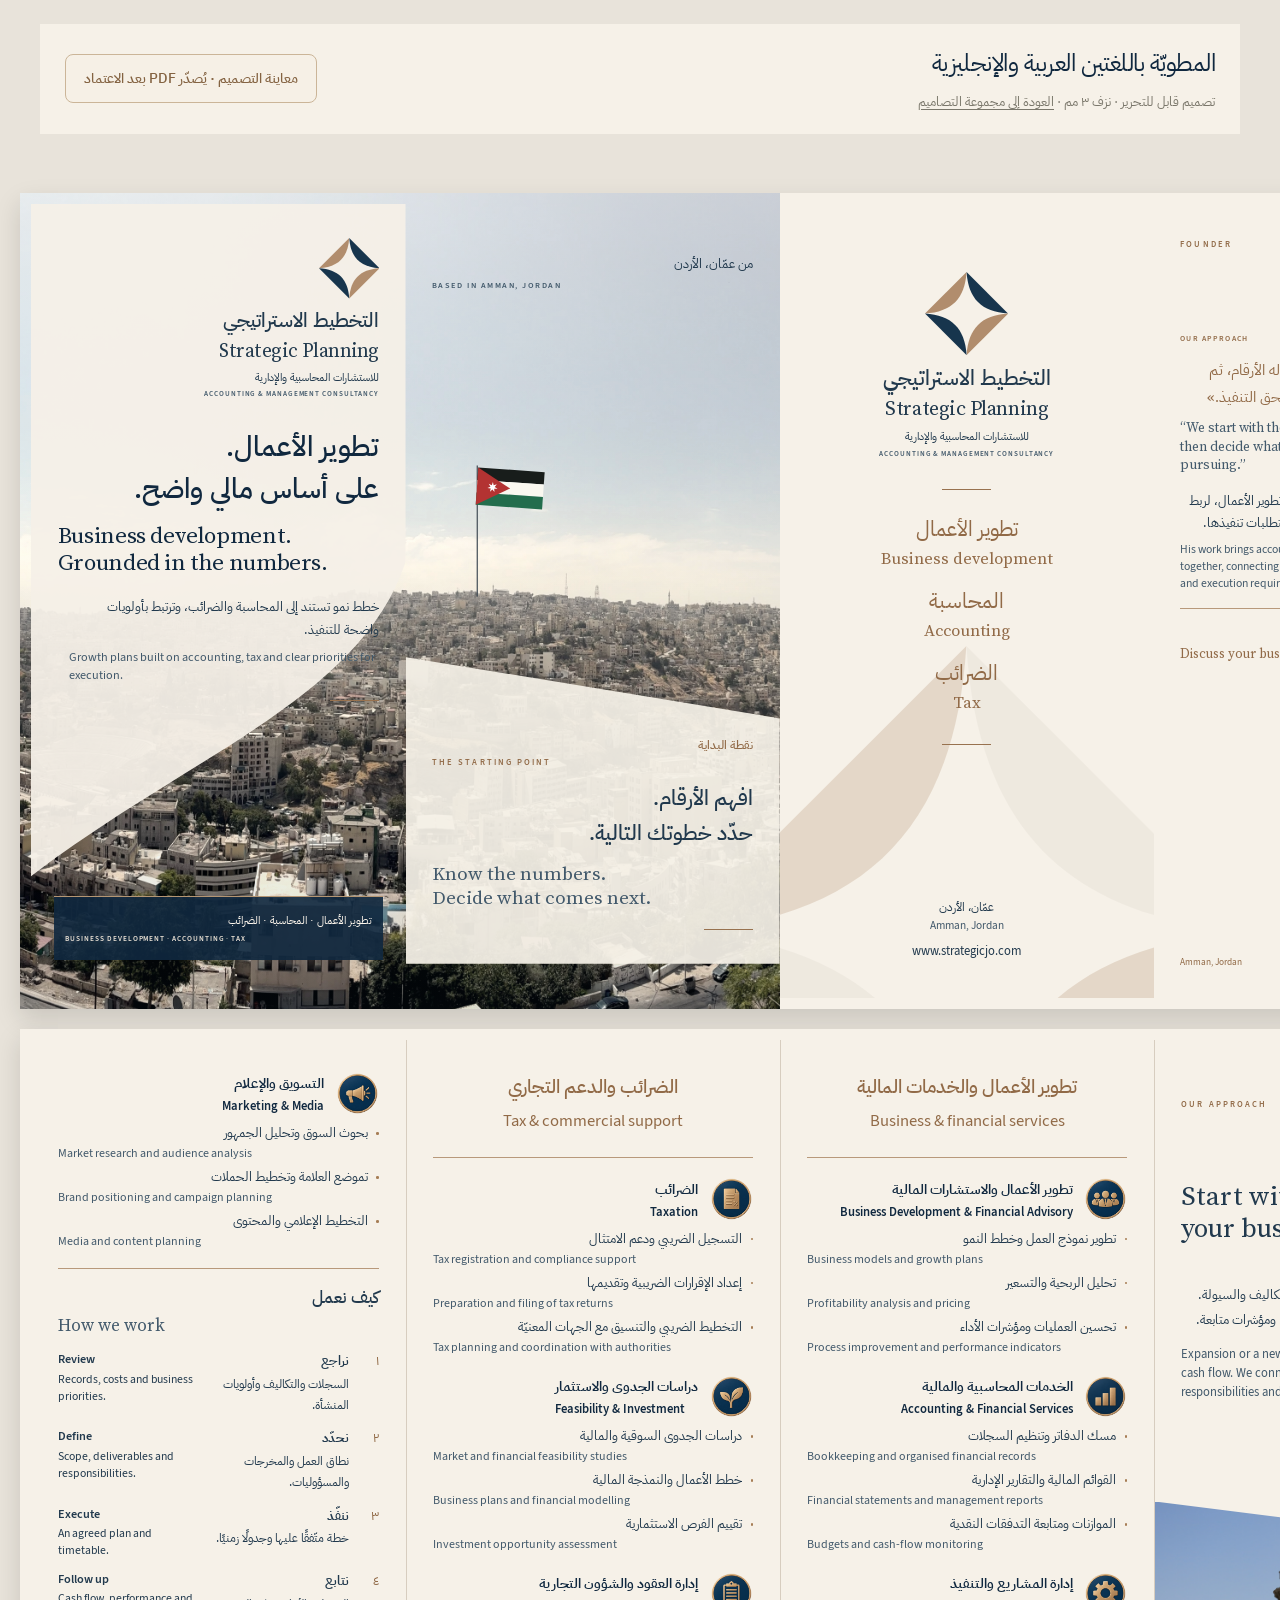
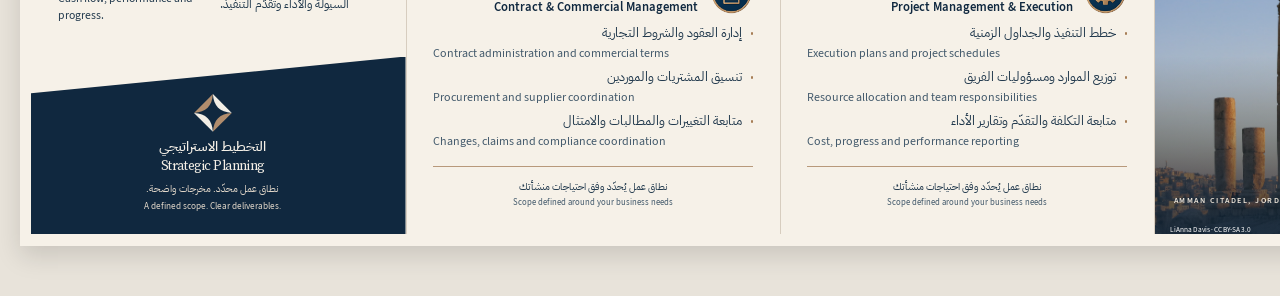
==== commit 93780f67: "Refine founder portrait into a small branded circle" ====
--- a/brochure-ar.html
+++ b/brochure-ar.html
@@ -1 +1,9 @@
-<!doctype html><html lang="ar"><head><meta charset="utf-8"><meta name="viewport" content="width=device-width,initial-scale=1"><meta name="color-scheme" content="light"><title>المطويّة بالعربية · التخطيط الاستراتيجي</title><link rel="stylesheet" href="artwork.css"><link rel="stylesheet" href="preview.css?v=brochure20"><link rel="stylesheet" href="card-refinement.css"><link rel="stylesheet" href="typography.css"><link rel="stylesheet" href="navy-refinement.css"><link rel="stylesheet" href="brochure-refinement.css?v=brochure20"><style>@page{size:402mm 216mm;margin:0}</style></head><body><header class="print-toolbar screen-only" lang="ar" dir="rtl"><div><h1>المطويّة بالعربية</h1><p>تصميم قابل للتحرير · نزف ٣ مم · <a href="index.html">العودة إلى مجموعة التصاميم</a></p></div><span class="review-status" lang="ar" dir="rtl">معاينة التصميم · يُصدّر PDF بعد الاعتماد</span></header><main class="print-pages"><article class="sheet brochure-sheet outside lang-ar" lang="ar" aria-label="AR brochure outside"><div class="panorama"><img src="assets/amman-panorama.jpg" alt="Panoramic view of Amman from the Citadel"><div class="panorama-warmth"></div></div><div class="trim brochure-trim"><section class="panel cover-panel"><svg class="cover-ivory" viewBox="0 0 99 155" preserveAspectRatio="none" aria-hidden="true"><path fill="#f6f1e8" fill-opacity=".9" d="M0 0H99V79C88 110 43 120 0 155Z"/></svg><div class="wordmark "><svg class="mark " viewBox="0 0 100 100" aria-hidden="true"><path fill="#b18d6d" d="M50 0 0 50C32 48 48 32 50 0Z"/><path fill="#17354d" d="m50 0 50 50C68 48 52 32 50 0Z"/><path fill="#b18d6d" d="m100 50-50 50C52 68 68 52 100 50Z"/><path fill="#17354d" d="M50 100 0 50C32 52 48 68 50 100Z"/></svg><div class="brand-name">التخطيط الاستراتيجي</div><p class="brand-descriptor">للاستشارات المحاسبية والإدارية</p></div><div class="cover-copy"><h1>تطوير الأعمال.<br>على أساس<br>مالي واضح.</h1><p>خطط نمو تستند إلى المحاسبة والضرائب، وترتبط بأولويات واضحة للتنفيذ.</p><i class="rule"></i></div><div class="cover-bottom"><p>تطوير الأعمال<br>المحاسبة والضرائب</p></div></section><section class="panel story-panel"><div class="story-kicker">من عمّان<br>الأردن</div><svg class="jordan-flag" viewBox="0 0 80 130" aria-hidden="true"><path d="M7 2v126" stroke="#47515a" stroke-width="1.2"/><g transform="translate(8 4) rotate(4)"><path d="M0 0H64V12H0Z" fill="#181d1b"/><path d="M0 12H64V24H0Z" fill="#faf8f0"/><path d="M0 24H64V36H0Z" fill="#236d4d"/><path d="M0 0 32 18 0 36Z" fill="#b33332"/><polygon points="15.000,13.000 15.911,16.108 18.909,14.883 17.047,17.533 19.875,19.113 16.642,19.309 17.169,22.505 15.000,20.100 12.831,22.505 13.358,19.309 10.125,19.113 12.953,17.533 11.091,14.883 14.089,16.108" fill="white"/></g></svg><div class="story-bottom"><p class="story-small">نقطة البداية</p><h2>افهم الأرقام.<br>حدّد خطوتك التالية.</h2><i class="rule"></i></div></section><section class="panel back-panel"><div class="wordmark "><svg class="mark " viewBox="0 0 100 100" aria-hidden="true"><path fill="#b18d6d" d="M50 0 0 50C32 48 48 32 50 0Z"/><path fill="#17354d" d="m50 0 50 50C68 48 52 32 50 0Z"/><path fill="#b18d6d" d="m100 50-50 50C52 68 68 52 100 50Z"/><path fill="#17354d" d="M50 100 0 50C32 52 48 68 50 100Z"/></svg><div class="brand-name">التخطيط الاستراتيجي</div><p class="brand-descriptor">للاستشارات المحاسبية والإدارية</p></div><i class="rule"></i><p class="ideas">تطوير الأعمال.<br>المحاسبة.<br>الضرائب.</p><i class="rule second-rule"></i><svg class="ornament back-panel-pattern" viewBox="0 0 100 100" aria-hidden="true"><path fill="#b18d6d" d="M50 0 0 50C32 48 48 32 50 0Z"/><path fill="#d9d3c8" d="m50 0 50 50C68 48 52 32 50 0Z"/><path fill="#b18d6d" d="m100 50-50 50C52 68 68 52 100 50Z"/><path fill="#d9d3c8" d="M50 100 0 50C32 52 48 68 50 100Z"/></svg><div class="back-panel-bottom"><p>عمّان، الأردن</p><a dir="ltr" href="https://www.strategicjo.com">www.strategicjo.com</a></div></section><section class="panel founder-panel"><p class="founder-title">المؤسس</p><h2 class="founder-name" lang="ar" dir="rtl">أحمد أبو الرب</h2><figure class="founder-portrait-row"><img class="portrait" src="assets/ahmad-portrait.png" alt="أحمد أبو الرب"><figcaption>المحاسبة · الضرائب · تطوير الأعمال</figcaption></figure><p class="founder-bio">يجمع أحمد أبو الرب بين المحاسبة والضرائب وتطوير الأعمال، لربط القرارات التجارية بتكاليفها وتدفقاتها النقدية ومتطلبات تنفيذها.</p><i class="full-rule"></i><h3 class="contact-heading">لنتحدّث عن احتياجات أعمالك</h3><div class="contacts"><div class="contact-row"><svg class="contact-icon" viewBox="0 0 24 24" fill="none" stroke="currentColor" stroke-width="1.25" stroke-linecap="round" stroke-linejoin="round" aria-hidden="true"><path d="m6.2 3.5 3.1 4-2.1 2.6a15.6 15.6 0 0 0 6.7 6.7l2.6-2.1 4 3.1-1.2 3c-.3.7-1.1 1.1-1.8.9C9.6 19.8 4.2 14.4 2.3 6.5c-.2-.7.2-1.5.9-1.8z"/></svg><a dir="ltr" href="tel:+962799654133">+962 799 654 133</a></div><div class="contact-row"><svg class="contact-icon" viewBox="0 0 24 24" fill="none" stroke="currentColor" stroke-width="1.25" stroke-linecap="round" stroke-linejoin="round" aria-hidden="true"><rect x="2.5" y="5" width="19" height="14" rx=".8"/><path d="m3 6 9 7 9-7"/></svg><a dir="ltr" href="mailto:ahmad@strategicjo.com">ahmad@strategicjo.com</a></div><div class="contact-row"><svg class="contact-icon" viewBox="0 0 24 24" fill="none" stroke="currentColor" stroke-width="1.25" stroke-linecap="round" stroke-linejoin="round" aria-hidden="true"><rect x="2.5" y="5" width="19" height="14" rx=".8"/><path d="m3 6 9 7 9-7"/></svg><a dir="ltr" href="mailto:info@strategicjo.com">info@strategicjo.com</a></div><div class="contact-row"><svg class="contact-icon" viewBox="0 0 24 24" fill="none" stroke="currentColor" stroke-width="1.25" stroke-linecap="round" stroke-linejoin="round" aria-hidden="true"><circle cx="12" cy="12" r="9.5"/><ellipse cx="12" cy="12" rx="4.3" ry="9.5"/><path d="M2.5 12h19M4.1 6.7h15.8M4.1 17.3h15.8"/></svg><a dir="ltr" href="https://www.strategicjo.com">www.strategicjo.com</a></div><div class="contact-row location"><svg class="contact-icon" viewBox="0 0 24 24" fill="none" stroke="currentColor" stroke-width="1.25" stroke-linecap="round" stroke-linejoin="round" aria-hidden="true"><path d="M19.3 9.7C19.3 5.5 16 2.5 12 2.5s-7.3 3-7.3 7.2c0 5.1 7.3 12 7.3 12s7.3-6.9 7.3-12Z"/><circle cx="12" cy="9.7" r="2.7"/></svg><span>عمّان، الأردن</span></div></div><p class="founder-footer">عمّان، الأردن</p></section></div><div class="guides" aria-hidden="true"><i class="trim-guide"></i><i class="safe-guide"></i><i class="fold" style="left:102mm"></i><i class="fold" style="left:201mm"></i><i class="fold" style="left:300mm"></i></div></article><article class="sheet brochure-sheet inside lang-ar" lang="ar" aria-label="AR brochure inside"><div class="trim brochure-trim"><section class="panel marketing-panel"><section class="service"><div class="service-heading"><img class="service-medallion" src="assets/icon-marketing.png" alt=""><h3>التسويق والإعلام</h3></div><ul><li>بحوث السوق وتحليل الجمهور</li><li>الاستراتيجية التسويقية وموقع العلامة</li><li>تخطيط الحملات والتنسيق</li><li>التخطيط الإعلامي والمحتوى</li></ul></section><div class="marketing-quote"><i class="rule"></i><p>نطاق عمل محدّد.<br>مخرجات واضحة.</p><i class="rule"></i></div><h3 class="work-heading">كيف نعمل</h3><div class="work-grid"><div class="work-step"><span class="step-number">١</span><h4>نراجع</h4><p>السجلات والتكاليف وأولويات المنشأة.</p></div><div class="work-step"><span class="step-number">٢</span><h4>نحدّد</h4><p>نطاق العمل والمخرجات والمسؤوليات.</p></div><div class="work-step"><span class="step-number">٣</span><h4>ننفّذ</h4><p>خطة متّفقًا عليها وجدولًا زمنيًا.</p></div><div class="work-step"><span class="step-number">٤</span><h4>نتابع</h4><p>السيولة والأداء وتقدّم التنفيذ.</p></div></div><div class="marketing-brand"><div class="wordmark "><svg class="mark " viewBox="0 0 100 100" aria-hidden="true"><path fill="#b18d6d" d="M50 0 0 50C32 48 48 32 50 0Z"/><path fill="#17354d" d="m50 0 50 50C68 48 52 32 50 0Z"/><path fill="#b18d6d" d="m100 50-50 50C52 68 68 52 100 50Z"/><path fill="#17354d" d="M50 100 0 50C32 52 48 68 50 100Z"/></svg><div class="brand-name">التخطيط الاستراتيجي</div><p class="brand-descriptor">للاستشارات المحاسبية والإدارية</p></div><p>تطوير الأعمال · المحاسبة · الضرائب</p></div></section><section class="panel services-panel"><div class="services-panel-header"><h2>الضرائب والدعم التجاري</h2><p>خدماتنا</p></div><div class="service-list"><section class="service"><div class="service-heading"><img class="service-medallion" src="assets/icon-tax.png" alt=""><h3>الضرائب</h3></div><ul><li>التسجيل الضريبي ودعم الامتثال</li><li>إعداد الإقرارات الضريبية وتقديمها</li><li>التخطيط الضريبي وإعداد التقارير</li><li>التنسيق مع الجهات الضريبية</li></ul></section><section class="service"><div class="service-heading"><img class="service-medallion" src="assets/icon-investment.png" alt=""><h3>دراسات الجدوى والاستثمار</h3></div><ul><li>دراسة الجدوى السوقية والتجارية</li><li>الجدوى المالية وتقييم الاستثمار</li><li>خطط الأعمال والنمذجة المالية</li><li>تقييم الفرص الاستثمارية</li></ul></section><section class="service"><div class="service-heading"><img class="service-medallion" src="assets/icon-contracts.png" alt=""><h3>إدارة العقود والشؤون التجارية</h3></div><ul><li>إدارة العقود والوثائق</li><li>دعم الشروط التجارية والعطاءات</li><li>تنسيق المشتريات والموردين</li><li>إدارة التغييرات والمطالبات والامتثال</li></ul></section></div><p class="service-panel-footer">نطاق عمل يُحدّد وفق احتياجات منشأتك</p></section><section class="panel services-panel"><div class="services-panel-header"><h2>تطوير الأعمال والخدمات المالية</h2><p>خدماتنا</p></div><div class="service-list"><section class="service"><div class="service-heading"><img class="service-medallion" src="assets/icon-consulting.png" alt=""><h3>تطوير الأعمال والاستشارات المالية</h3></div><ul><li>تطوير نموذج العمل وخطة النمو</li><li>تحليل الربحية وتسعير المنتجات والخدمات</li><li>تحسين العمليات ومؤشرات الأداء</li><li>إعداد خطط الأعمال والتقارير الإدارية</li></ul></section><section class="service"><div class="service-heading"><img class="service-medallion" src="assets/icon-accounting.png" alt=""><h3>الخدمات المحاسبية والمالية</h3></div><ul><li>مسك الدفاتر وتنظيم السجلات المالية</li><li>إعداد القوائم والتقارير المالية</li><li>الموازنات ومتابعة التدفقات النقدية</li><li>معلومات مالية تدعم قرارات الإدارة</li></ul></section><section class="service"><div class="service-heading"><img class="service-medallion" src="assets/icon-project.png" alt=""><h3>إدارة المشاريع والتنفيذ</h3></div><ul><li>خطط التنفيذ والجداول الزمنية</li><li>توزيع الموارد ومسؤوليات الفريق</li><li>متابعة التكلفة وتقدّم العمل</li><li>تقارير الأداء والإنجاز</li></ul></section></div><p class="service-panel-footer">نطاق عمل يُحدّد وفق احتياجات منشأتك</p></section><section class="panel intro-panel"><p class="eyebrow">منهجنا</p><h2>قبل الخطة،<br>نفهم الأعمال.</h2><i class="rule"></i><div class="intro-copy"><p>التوسّع، أو إطلاق مشروع، أو ضبط التكاليف؛ كلّها قرارات تبدأ بفهم الإيرادات والمصروفات والسيولة.</p><p>نربط تطوير الأعمال بالمحاسبة والضرائب، ثم نحدّد أولويات العمل، ومسؤوليات التنفيذ، ومؤشرات المتابعة.</p></div><div class="citadel-photo"><img src="assets/amman-citadel.jpg" alt="معبد هرقل في قلعة عمّان"><div class="photo-caption">قلعة عمّان<br>الأردن</div><a class="photo-credit" href="https://commons.wikimedia.org/wiki/File:Amman_Citadel_Temple_of_Hercules.JPG" dir="ltr" lang="en">LiAnna Davis · CC BY-SA 3.0</a></div></section></div><div class="guides" aria-hidden="true"><i class="trim-guide"></i><i class="safe-guide"></i><i class="fold" style="left:102mm"></i><i class="fold" style="left:201mm"></i><i class="fold" style="left:300mm"></i></div></article></main><script></script></body></html>+<!doctype html><html lang="ar"><head><meta charset="utf-8"><meta name="viewport" content="width=device-width,initial-scale=1"><meta name="color-scheme" content="light"><title>المطويّة باللغتين العربية والإنجليزية · التخطيط الاستراتيجي</title><link rel="stylesheet" href="artwork.css"><link rel="stylesheet" href="preview.css?v=portrait24"><link rel="stylesheet" href="card-refinement.css"><link rel="stylesheet" href="typography.css"><link rel="stylesheet" href="navy-refinement.css"><link rel="stylesheet" href="brochure-refinement.css?v=portrait24"><link rel="stylesheet" href="bilingual-refinement.css?v=portrait24"><style>@page{size:402mm 216mm;margin:0}</style></head><body><header class="print-toolbar screen-only" lang="ar" dir="rtl"><div><h1>المطويّة باللغتين العربية والإنجليزية</h1><p>تصميم قابل للتحرير · نزف ٣ مم · <a href="index.html">العودة إلى مجموعة التصاميم</a></p></div><span class="review-status" lang="ar" dir="rtl">معاينة التصميم · يُصدّر PDF بعد الاعتماد</span></header><main class="print-pages"><article class="sheet brochure-sheet bilingual-sheet lang-ar outside" lang="ar" aria-label="المطويّة باللغتين — الوجه الخارجي"><div class="panorama"><img src="assets/amman-panorama.jpg" alt="مشهد بانورامي لعمّان"><div class="panorama-warmth"></div></div><div class="trim brochure-trim"><section class="panel dual-cover"><svg class="dual-cover-ivory" viewBox="0 0 99 178" preserveAspectRatio="none" aria-hidden="true"><path fill="#f6f1e8" fill-opacity=".94" d="M0 0H99V95C87 131 42 145 0 178Z"/></svg><div class="dual-identity "><svg class="mark " viewBox="0 0 100 100" aria-hidden="true"><path fill="#b18d6d" d="M50 0 0 50C32 48 48 32 50 0Z"/><path fill="#17354d" d="m50 0 50 50C68 48 52 32 50 0Z"/><path fill="#b18d6d" d="m100 50-50 50C52 68 68 52 100 50Z"/><path fill="#17354d" d="M50 100 0 50C32 52 48 68 50 100Z"/></svg><p class="dual-brand-ar" lang="ar" dir="rtl">التخطيط الاستراتيجي</p><p class="dual-brand-en" lang="en" dir="ltr">Strategic Planning</p><div class="dual-pair dual-descriptor"><p lang="ar" dir="rtl">للاستشارات المحاسبية والإدارية</p><p lang="en" dir="ltr">ACCOUNTING &amp; MANAGEMENT CONSULTANCY</p></div></div><div class="dual-cover-copy"><h1 lang="ar" dir="rtl">تطوير الأعمال.<br>على أساس مالي واضح.</h1><p class="dual-cover-heading-en" lang="en" dir="ltr">Business development.<br>Grounded in the numbers.</p><div class="dual-pair dual-cover-description"><p lang="ar" dir="rtl">خطط نمو تستند إلى المحاسبة والضرائب، وترتبط بأولويات واضحة للتنفيذ.</p><p lang="en" dir="ltr">Growth plans built on accounting, tax and clear priorities for execution.</p></div><i class="rule"></i></div><div class="dual-cover-bottom"><div class="dual-pair "><p lang="ar" dir="rtl">تطوير الأعمال · المحاسبة · الضرائب</p><p lang="en" dir="ltr">BUSINESS DEVELOPMENT · ACCOUNTING · TAX</p></div></div></section><section class="panel dual-story"><div class="dual-pair dual-story-kicker"><p lang="ar" dir="rtl">من عمّان، الأردن</p><p lang="en" dir="ltr">BASED IN AMMAN, JORDAN</p></div><svg class="jordan-flag" viewBox="0 0 80 130" aria-hidden="true"><path d="M7 2v126" stroke="#47515a" stroke-width="1.2"/><g transform="translate(8 4) rotate(4)"><path d="M0 0H64V12H0Z" fill="#181d1b"/><path d="M0 12H64V24H0Z" fill="#faf8f0"/><path d="M0 24H64V36H0Z" fill="#236d4d"/><path d="M0 0 32 18 0 36Z" fill="#b33332"/><polygon points="15.000,13.000 15.911,16.108 18.909,14.883 17.047,17.533 19.875,19.113 16.642,19.309 17.169,22.505 15.000,20.100 12.831,22.505 13.358,19.309 10.125,19.113 12.953,17.533 11.091,14.883 14.089,16.108" fill="white"/></g></svg><div class="dual-story-bottom"><div class="dual-pair dual-kicker"><p lang="ar" dir="rtl">نقطة البداية</p><p lang="en" dir="ltr">THE STARTING POINT</p></div><div class="dual-pair dual-story-statement"><p lang="ar" dir="rtl">افهم الأرقام.<br>حدّد خطوتك التالية.</p><p lang="en" dir="ltr">Know the numbers.<br>Decide what comes next.</p></div><i class="rule"></i></div></section><section class="panel dual-back"><div class="dual-identity "><svg class="mark " viewBox="0 0 100 100" aria-hidden="true"><path fill="#b18d6d" d="M50 0 0 50C32 48 48 32 50 0Z"/><path fill="#17354d" d="m50 0 50 50C68 48 52 32 50 0Z"/><path fill="#b18d6d" d="m100 50-50 50C52 68 68 52 100 50Z"/><path fill="#17354d" d="M50 100 0 50C32 52 48 68 50 100Z"/></svg><p class="dual-brand-ar" lang="ar" dir="rtl">التخطيط الاستراتيجي</p><p class="dual-brand-en" lang="en" dir="ltr">Strategic Planning</p><div class="dual-pair dual-descriptor"><p lang="ar" dir="rtl">للاستشارات المحاسبية والإدارية</p><p lang="en" dir="ltr">ACCOUNTING &amp; MANAGEMENT CONSULTANCY</p></div></div><i class="rule"></i><div class="dual-scopes"><div class="dual-pair "><p lang="ar" dir="rtl">تطوير الأعمال</p><p lang="en" dir="ltr">Business development</p></div><div class="dual-pair "><p lang="ar" dir="rtl">المحاسبة</p><p lang="en" dir="ltr">Accounting</p></div><div class="dual-pair "><p lang="ar" dir="rtl">الضرائب</p><p lang="en" dir="ltr">Tax</p></div></div><i class="rule"></i><svg class="ornament dual-back-pattern" viewBox="0 0 100 100" aria-hidden="true"><path fill="#b18d6d" d="M50 0 0 50C32 48 48 32 50 0Z"/><path fill="#d9d3c8" d="m50 0 50 50C68 48 52 32 50 0Z"/><path fill="#b18d6d" d="m100 50-50 50C52 68 68 52 100 50Z"/><path fill="#d9d3c8" d="M50 100 0 50C32 52 48 68 50 100Z"/></svg><div class="dual-back-bottom"><div class="dual-pair "><p lang="ar" dir="rtl">عمّان، الأردن</p><p lang="en" dir="ltr">Amman, Jordan</p></div><a href="https://www.strategicjo.com" dir="ltr" lang="en">www.strategicjo.com</a></div></section><section class="panel dual-founder">
+    <div class="dual-pair dual-kicker"><p lang="ar" dir="rtl">المؤسس</p><p lang="en" dir="ltr">FOUNDER</p></div>
+    <h2 class="dual-founder-name" lang="ar" dir="rtl">أحمد أبو الرب</h2><p class="dual-founder-latin" lang="en" dir="ltr">Ahmad Abu Alrub</p>
+    <div class="dual-founder-feature"><div class="dual-portrait-composition"><svg class="ornament dual-portrait-motif" viewBox="0 0 100 100" aria-hidden="true"><path fill="#b18d6d" d="M50 0 0 50C32 48 48 32 50 0Z"/><path fill="#d9d3c8" d="m50 0 50 50C68 48 52 32 50 0Z"/><path fill="#b18d6d" d="m100 50-50 50C52 68 68 52 100 50Z"/><path fill="#d9d3c8" d="M50 100 0 50C32 52 48 68 50 100Z"/></svg><figure class="dual-portrait"><img src="assets/ahmad-portrait.png" alt="أحمد أبو الرب"></figure></div><aside class="dual-founder-thought"><div class="dual-pair dual-kicker"><p lang="ar" dir="rtl">منهج العمل</p><p lang="en" dir="ltr">OUR APPROACH</p></div><blockquote><div class="dual-pair "><p lang="ar" dir="rtl">«نبدأ بما تقوله الأرقام، ثم نحدّد ما يستحق التنفيذ.»</p><p lang="en" dir="ltr">“We start with the numbers, then decide what is worth pursuing.”</p></div></blockquote></aside></div>
+    <div class="dual-pair dual-bio"><p lang="ar" dir="rtl">يجمع أحمد أبو الرب بين المحاسبة والضرائب وتطوير الأعمال، لربط القرارات التجارية بتكاليفها وتدفقاتها النقدية ومتطلبات تنفيذها.</p><p lang="en" dir="ltr">His work brings accounting, tax and business development together, connecting commercial decisions with costs, cash flow and execution requirements.</p></div>
+    <i class="full-rule"></i><div class="dual-pair dual-contact-title"><p lang="ar" dir="rtl">لنتحدّث عن احتياجات أعمالك</p><p lang="en" dir="ltr">Discuss your business priorities</p></div>
+    <div class="contacts"><div class="contact-row"><svg class="contact-icon" viewBox="0 0 24 24" fill="none" stroke="currentColor" stroke-width="1.25" stroke-linecap="round" stroke-linejoin="round" aria-hidden="true"><path d="m6.2 3.5 3.1 4-2.1 2.6a15.6 15.6 0 0 0 6.7 6.7l2.6-2.1 4 3.1-1.2 3c-.3.7-1.1 1.1-1.8.9C9.6 19.8 4.2 14.4 2.3 6.5c-.2-.7.2-1.5.9-1.8z"/></svg><a dir="ltr" href="tel:+962799654133">+962 799 654 133</a></div><div class="contact-row"><svg class="contact-icon" viewBox="0 0 24 24" fill="none" stroke="currentColor" stroke-width="1.25" stroke-linecap="round" stroke-linejoin="round" aria-hidden="true"><rect x="2.5" y="5" width="19" height="14" rx=".8"/><path d="m3 6 9 7 9-7"/></svg><a dir="ltr" href="mailto:ahmad@strategicjo.com">ahmad@strategicjo.com</a></div><div class="contact-row"><svg class="contact-icon" viewBox="0 0 24 24" fill="none" stroke="currentColor" stroke-width="1.25" stroke-linecap="round" stroke-linejoin="round" aria-hidden="true"><rect x="2.5" y="5" width="19" height="14" rx=".8"/><path d="m3 6 9 7 9-7"/></svg><a dir="ltr" href="mailto:info@strategicjo.com">info@strategicjo.com</a></div><div class="contact-row"><svg class="contact-icon" viewBox="0 0 24 24" fill="none" stroke="currentColor" stroke-width="1.25" stroke-linecap="round" stroke-linejoin="round" aria-hidden="true"><circle cx="12" cy="12" r="9.5"/><ellipse cx="12" cy="12" rx="4.3" ry="9.5"/><path d="M2.5 12h19M4.1 6.7h15.8M4.1 17.3h15.8"/></svg><a dir="ltr" href="https://www.strategicjo.com">www.strategicjo.com</a></div><div class="contact-row location"><svg class="contact-icon" viewBox="0 0 24 24" fill="none" stroke="currentColor" stroke-width="1.25" stroke-linecap="round" stroke-linejoin="round" aria-hidden="true"><path d="M19.3 9.7C19.3 5.5 16 2.5 12 2.5s-7.3 3-7.3 7.2c0 5.1 7.3 12 7.3 12s7.3-6.9 7.3-12Z"/><circle cx="12" cy="9.7" r="2.7"/></svg><span>عمّان، الأردن</span></div></div>
+    <div class="dual-pair dual-founder-footer"><p lang="ar" dir="rtl">عمّان، الأردن</p><p lang="en" dir="ltr">Amman, Jordan</p></div>
+    </section></div><div class="guides" aria-hidden="true"><i class="trim-guide"></i><i class="safe-guide"></i><i class="fold" style="left:102mm"></i><i class="fold" style="left:201mm"></i><i class="fold" style="left:300mm"></i></div></article><article class="sheet brochure-sheet bilingual-sheet lang-ar inside" lang="ar" aria-label="المطويّة باللغتين — الوجه الداخلي"><div class="trim brochure-trim"><section class="panel dual-approach"><section class="dual-service"><header><img src="assets/icon-marketing.png" alt=""><div class="dual-service-titles"><h3 lang="ar" dir="rtl">التسويق والإعلام</h3><p lang="en" dir="ltr">Marketing &amp; Media</p></div></header><ul><li><div class="dual-pair "><p lang="ar" dir="rtl">بحوث السوق وتحليل الجمهور</p><p lang="en" dir="ltr">Market research and audience analysis</p></div></li><li><div class="dual-pair "><p lang="ar" dir="rtl">تموضع العلامة وتخطيط الحملات</p><p lang="en" dir="ltr">Brand positioning and campaign planning</p></div></li><li><div class="dual-pair "><p lang="ar" dir="rtl">التخطيط الإعلامي والمحتوى</p><p lang="en" dir="ltr">Media and content planning</p></div></li></ul></section><i class="full-rule"></i><div class="dual-pair dual-work-title"><p lang="ar" dir="rtl">كيف نعمل</p><p lang="en" dir="ltr">How we work</p></div><div class="dual-work-list"><div class="dual-work-step"><span>١</span><div><h4 lang="ar" dir="rtl">نراجع</h4><p lang="ar" dir="rtl">السجلات والتكاليف وأولويات المنشأة.</p></div><div><h4 lang="en" dir="ltr">Review</h4><p lang="en" dir="ltr">Records, costs and business priorities.</p></div></div><div class="dual-work-step"><span>٢</span><div><h4 lang="ar" dir="rtl">نحدّد</h4><p lang="ar" dir="rtl">نطاق العمل والمخرجات والمسؤوليات.</p></div><div><h4 lang="en" dir="ltr">Define</h4><p lang="en" dir="ltr">Scope, deliverables and responsibilities.</p></div></div><div class="dual-work-step"><span>٣</span><div><h4 lang="ar" dir="rtl">ننفّذ</h4><p lang="ar" dir="rtl">خطة متّفقًا عليها وجدولًا زمنيًا.</p></div><div><h4 lang="en" dir="ltr">Execute</h4><p lang="en" dir="ltr">An agreed plan and timetable.</p></div></div><div class="dual-work-step"><span>٤</span><div><h4 lang="ar" dir="rtl">نتابع</h4><p lang="ar" dir="rtl">السيولة والأداء وتقدّم التنفيذ.</p></div><div><h4 lang="en" dir="ltr">Follow up</h4><p lang="en" dir="ltr">Cash flow, performance and progress.</p></div></div></div><div class="dual-approach-brand"><div class="dual-identity "><svg class="mark " viewBox="0 0 100 100" aria-hidden="true"><path fill="#b18d6d" d="M50 0 0 50C32 48 48 32 50 0Z"/><path fill="#17354d" d="m50 0 50 50C68 48 52 32 50 0Z"/><path fill="#b18d6d" d="m100 50-50 50C52 68 68 52 100 50Z"/><path fill="#17354d" d="M50 100 0 50C32 52 48 68 50 100Z"/></svg><p class="dual-brand-ar" lang="ar" dir="rtl">التخطيط الاستراتيجي</p><p class="dual-brand-en" lang="en" dir="ltr">Strategic Planning</p><div class="dual-pair dual-descriptor"><p lang="ar" dir="rtl">للاستشارات المحاسبية والإدارية</p><p lang="en" dir="ltr">ACCOUNTING &amp; MANAGEMENT CONSULTANCY</p></div></div><p lang="ar" dir="rtl">نطاق عمل محدّد. مخرجات واضحة.</p><p lang="en" dir="ltr">A defined scope. Clear deliverables.</p></div></section><section class="panel dual-services-panel"><header class="dual-services-header"><h2 lang="ar" dir="rtl">الضرائب والدعم التجاري</h2><p lang="en" dir="ltr">Tax & commercial support</p></header><div class="dual-service-list"><section class="dual-service"><header><img src="assets/icon-tax.png" alt=""><div class="dual-service-titles"><h3 lang="ar" dir="rtl">الضرائب</h3><p lang="en" dir="ltr">Taxation</p></div></header><ul><li><div class="dual-pair "><p lang="ar" dir="rtl">التسجيل الضريبي ودعم الامتثال</p><p lang="en" dir="ltr">Tax registration and compliance support</p></div></li><li><div class="dual-pair "><p lang="ar" dir="rtl">إعداد الإقرارات الضريبية وتقديمها</p><p lang="en" dir="ltr">Preparation and filing of tax returns</p></div></li><li><div class="dual-pair "><p lang="ar" dir="rtl">التخطيط الضريبي والتنسيق مع الجهات المعنيّة</p><p lang="en" dir="ltr">Tax planning and coordination with authorities</p></div></li></ul></section><section class="dual-service"><header><img src="assets/icon-investment.png" alt=""><div class="dual-service-titles"><h3 lang="ar" dir="rtl">دراسات الجدوى والاستثمار</h3><p lang="en" dir="ltr">Feasibility &amp; Investment</p></div></header><ul><li><div class="dual-pair "><p lang="ar" dir="rtl">دراسات الجدوى السوقية والمالية</p><p lang="en" dir="ltr">Market and financial feasibility studies</p></div></li><li><div class="dual-pair "><p lang="ar" dir="rtl">خطط الأعمال والنمذجة المالية</p><p lang="en" dir="ltr">Business plans and financial modelling</p></div></li><li><div class="dual-pair "><p lang="ar" dir="rtl">تقييم الفرص الاستثمارية</p><p lang="en" dir="ltr">Investment opportunity assessment</p></div></li></ul></section><section class="dual-service"><header><img src="assets/icon-contracts.png" alt=""><div class="dual-service-titles"><h3 lang="ar" dir="rtl">إدارة العقود والشؤون التجارية</h3><p lang="en" dir="ltr">Contract &amp; Commercial Management</p></div></header><ul><li><div class="dual-pair "><p lang="ar" dir="rtl">إدارة العقود والشروط التجارية</p><p lang="en" dir="ltr">Contract administration and commercial terms</p></div></li><li><div class="dual-pair "><p lang="ar" dir="rtl">تنسيق المشتريات والموردين</p><p lang="en" dir="ltr">Procurement and supplier coordination</p></div></li><li><div class="dual-pair "><p lang="ar" dir="rtl">متابعة التغييرات والمطالبات والامتثال</p><p lang="en" dir="ltr">Changes, claims and compliance coordination</p></div></li></ul></section></div><div class="dual-pair dual-services-footer"><p lang="ar" dir="rtl">نطاق عمل يُحدّد وفق احتياجات منشأتك</p><p lang="en" dir="ltr">Scope defined around your business needs</p></div></section><section class="panel dual-services-panel"><header class="dual-services-header"><h2 lang="ar" dir="rtl">تطوير الأعمال والخدمات المالية</h2><p lang="en" dir="ltr">Business & financial services</p></header><div class="dual-service-list"><section class="dual-service"><header><img src="assets/icon-consulting.png" alt=""><div class="dual-service-titles"><h3 lang="ar" dir="rtl">تطوير الأعمال والاستشارات المالية</h3><p lang="en" dir="ltr">Business Development &amp; Financial Advisory</p></div></header><ul><li><div class="dual-pair "><p lang="ar" dir="rtl">تطوير نموذج العمل وخطط النمو</p><p lang="en" dir="ltr">Business models and growth plans</p></div></li><li><div class="dual-pair "><p lang="ar" dir="rtl">تحليل الربحية والتسعير</p><p lang="en" dir="ltr">Profitability analysis and pricing</p></div></li><li><div class="dual-pair "><p lang="ar" dir="rtl">تحسين العمليات ومؤشرات الأداء</p><p lang="en" dir="ltr">Process improvement and performance indicators</p></div></li></ul></section><section class="dual-service"><header><img src="assets/icon-accounting.png" alt=""><div class="dual-service-titles"><h3 lang="ar" dir="rtl">الخدمات المحاسبية والمالية</h3><p lang="en" dir="ltr">Accounting &amp; Financial Services</p></div></header><ul><li><div class="dual-pair "><p lang="ar" dir="rtl">مسك الدفاتر وتنظيم السجلات</p><p lang="en" dir="ltr">Bookkeeping and organised financial records</p></div></li><li><div class="dual-pair "><p lang="ar" dir="rtl">القوائم المالية والتقارير الإدارية</p><p lang="en" dir="ltr">Financial statements and management reports</p></div></li><li><div class="dual-pair "><p lang="ar" dir="rtl">الموازنات ومتابعة التدفقات النقدية</p><p lang="en" dir="ltr">Budgets and cash-flow monitoring</p></div></li></ul></section><section class="dual-service"><header><img src="assets/icon-project.png" alt=""><div class="dual-service-titles"><h3 lang="ar" dir="rtl">إدارة المشاريع والتنفيذ</h3><p lang="en" dir="ltr">Project Management &amp; Execution</p></div></header><ul><li><div class="dual-pair "><p lang="ar" dir="rtl">خطط التنفيذ والجداول الزمنية</p><p lang="en" dir="ltr">Execution plans and project schedules</p></div></li><li><div class="dual-pair "><p lang="ar" dir="rtl">توزيع الموارد ومسؤوليات الفريق</p><p lang="en" dir="ltr">Resource allocation and team responsibilities</p></div></li><li><div class="dual-pair "><p lang="ar" dir="rtl">متابعة التكلفة والتقدّم وتقارير الأداء</p><p lang="en" dir="ltr">Cost, progress and performance reporting</p></div></li></ul></section></div><div class="dual-pair dual-services-footer"><p lang="ar" dir="rtl">نطاق عمل يُحدّد وفق احتياجات منشأتك</p><p lang="en" dir="ltr">Scope defined around your business needs</p></div></section><section class="panel dual-intro"><div class="dual-pair dual-kicker"><p lang="ar" dir="rtl">منهجنا</p><p lang="en" dir="ltr">OUR APPROACH</p></div><h2 lang="ar" dir="rtl">نبدأ بفهم أعمالك.</h2><p class="dual-intro-heading-en" lang="en" dir="ltr">Start with<br>your business.</p><i class="rule"></i><div class="dual-pair dual-intro-copy"><p lang="ar" dir="rtl">التوسّع أو إطلاق مشروع يبدأ بفهم الإيرادات والتكاليف والسيولة. نربط هذا الفهم بخطة عمل، ومسؤوليات تنفيذ، ومؤشرات متابعة.</p><p lang="en" dir="ltr">Expansion or a new project starts with revenue, costs and cash flow. We connect these numbers to an action plan, clear responsibilities and measures of progress.</p></div><div class="dual-citadel"><img src="assets/amman-citadel.jpg" alt="قلعة عمّان"><div class="dual-pair dual-photo-caption"><p lang="ar" dir="rtl">قلعة عمّان، الأردن</p><p lang="en" dir="ltr">AMMAN CITADEL, JORDAN</p></div><a class="dual-photo-credit" href="https://commons.wikimedia.org/wiki/File:Amman_Citadel_Temple_of_Hercules.JPG" lang="en" dir="ltr">LiAnna Davis · CC BY-SA 3.0</a></div></section></div><div class="guides" aria-hidden="true"><i class="trim-guide"></i><i class="safe-guide"></i><i class="fold" style="left:102mm"></i><i class="fold" style="left:201mm"></i><i class="fold" style="left:300mm"></i></div></article></main><script></script></body></html>
--- a/preview.css
+++ b/preview.css
@@ -129,11 +129,15 @@
 .artwork-dialog{width:calc(100vw - 40px);max-width:1640px;max-height:calc(100dvh - 40px);padding:0;background:#e8e3da;border:1px solid #b7aa95;border-radius:12px;color:var(--navy);box-shadow:0 16px 60px #0004}
 .artwork-dialog::backdrop{background:#10283fcc}
 .artwork-dialog>header{display:flex;align-items:center;justify-content:space-between;gap:20px;padding:18px 24px;background:#fffdf9;border-bottom:1px solid #cfc3b3}
-.artwork-dialog h2{font:500 20px/1.6 var(--ar)}
-.artwork-dialog p{font:400 13px/1.7 var(--ar);color:#526373}
-.artwork-dialog button{font:500 14px/1.5 var(--ar);padding:10px 20px;background:var(--navy);border:0;border-radius:6px;color:#fffaf1;cursor:pointer;min-height:44px}
+.artwork-dialog>header h2{font:500 20px/1.6 var(--ar)}
+.artwork-dialog>header p{font:400 13px/1.7 var(--ar);color:#526373}
+.artwork-dialog>header button{font:500 14px/1.5 var(--ar);padding:10px 20px;background:var(--navy);border:0;border-radius:6px;color:#fffaf1;cursor:pointer;min-height:44px}
 .dialog-scroll{overflow:auto;max-height:calc(100dvh - 170px);padding:18px;overscroll-behavior:contain}
 .dialog-canvas{position:relative;margin:0 auto}
 .dialog-canvas>.sheet{position:absolute;left:0;top:0;transform-origin:top left;box-shadow:0 5px 22px #10283f26}
 body.dialog-open{overflow:hidden}
-@media(max-width:600px){.collection-brand strong[lang=ar]{font-size:20px}.collection-brand span[lang=en]{font-size:14px}.collection-nav .tab-title{font-size:15px}.collection-nav .tab-caption{font-size:11px}.collection-nav .guide-toggle{font-size:11px}.view-heading h2[lang=ar]{font-size:27px}.proof-label{align-items:flex-start;gap:10px}.proof-label h3{font-size:17px}.proof-label p{font-size:12px}.zoom-preview{font-size:12px;padding:9px 11px}.brochure-reading-note{font-size:13px;padding:13px 16px}.panel-map .panel-labels{gap:4px;font-size:10px;line-height:1.8}.panel-map .panel-labels>span{padding:8px 3px}.panel-map>p{font-size:11px}.review-status{font-size:13px;width:100%;padding:10px 14px}.artwork-dialog{width:calc(100vw - 16px);max-height:calc(100dvh - 16px)}.artwork-dialog>header{padding:13px 16px;gap:12px}.artwork-dialog h2{font-size:16px}.artwork-dialog p{font-size:12px}.artwork-dialog button{padding:9px 13px}.dialog-scroll{max-height:calc(100dvh - 135px);padding:12px}}
+@media(max-width:600px){.collection-brand strong[lang=ar]{font-size:20px}.collection-brand span[lang=en]{font-size:14px}.collection-nav .tab-title{font-size:15px}.collection-nav .tab-caption{font-size:11px}.collection-nav .guide-toggle{font-size:11px}.view-heading h2[lang=ar]{font-size:27px}.proof-label{align-items:flex-start;gap:10px}.proof-label h3{font-size:17px}.proof-label p{font-size:12px}.zoom-preview{font-size:12px;padding:9px 11px}.brochure-reading-note{font-size:13px;padding:13px 16px}.panel-map .panel-labels{gap:4px;font-size:10px;line-height:1.8}.panel-map .panel-labels>span{padding:8px 3px}.panel-map>p{font-size:11px}.review-status{font-size:13px;width:100%;padding:10px 14px}.artwork-dialog{width:calc(100vw - 16px);max-height:calc(100dvh - 16px)}.artwork-dialog>header{padding:13px 16px;gap:12px}.artwork-dialog>header h2{font-size:16px}.artwork-dialog>header p{font-size:12px}.artwork-dialog>header button{padding:9px 13px}.dialog-scroll{max-height:calc(100dvh - 135px);padding:12px}}
+
+/* One brochure, three destinations. */
+.collection-nav .section-links{grid-template-columns:repeat(3,minmax(0,1fr))}
+@media(max-width:600px){.collection-nav .section-links>a{padding:10px 6px;min-height:72px}.collection-nav .tab-title{font-size:14px}.collection-nav .tab-caption{font-size:10.5px}}
--- a/bilingual-refinement.css
+++ b/bilingual-refinement.css
@@ -0,0 +1,141 @@
+/* One bilingual edition. Arabic first; aligned translations and real print sizes. */
+.bilingual-sheet .panel{padding:8mm 7mm 7mm;direction:rtl;overflow:hidden}
+.bilingual-sheet [lang=en]{font-family:var(--sans);letter-spacing:0;text-align:left;direction:ltr}
+.bilingual-sheet [lang=ar]{font-family:var(--ar);letter-spacing:0;text-align:right;direction:rtl}
+.dual-pair>p[lang=ar]{font:400 9.8pt/1.7 var(--ar)}
+.dual-pair>p[lang=en]{font:400 9pt/1.4 var(--sans);margin-top:1.1mm;color:#42596b}
+.dual-identity{display:flex;flex-direction:column;align-items:center;text-align:center;position:relative;z-index:1}
+.dual-identity>.mark{width:22mm;height:22mm}
+.dual-identity>.dual-brand-ar{font:500 16pt/1.6 var(--ar);margin-top:1.5mm;white-space:nowrap;text-align:center}
+.dual-identity>.dual-brand-en{font:400 15pt/1.25 var(--serif);margin-top:.3mm;white-space:nowrap;text-align:center;letter-spacing:-.12mm}
+.dual-descriptor{margin-top:1.8mm}
+.dual-descriptor>p[lang=ar]{font:400 8.1pt/1.6 var(--ar);text-align:center}
+.dual-descriptor>p[lang=en]{font:600 5.4pt/1.6 var(--sans);letter-spacing:.24mm;text-align:center;margin-top:.6mm;white-space:nowrap}
+.dual-kicker>p[lang=ar]{font:500 8.7pt/1.6 var(--ar);color:#916a47}
+.dual-kicker>p[lang=en]{font:600 6.4pt/1.5 var(--sans);letter-spacing:.55mm;color:#916a47;margin-top:.4mm}
+
+/* Front cover and the continuous Amman image. */
+.bilingual-sheet .dual-cover{padding-top:9mm}
+.dual-cover-ivory{position:absolute;left:-3mm;top:-3mm;width:102mm;height:183mm;z-index:-1}
+.dual-cover .dual-identity{align-items:flex-start}
+.dual-cover .dual-identity>.mark{width:16mm;height:16mm}
+.dual-cover .dual-brand-ar{font-size:15.2pt}
+.dual-cover .dual-brand-en{font-size:14.5pt}
+.dual-cover .dual-descriptor>p{text-align:right}
+.dual-cover-copy{margin-top:7mm}
+.dual-cover-copy>h1{font:500 21pt/1.5 var(--ar);color:var(--navy)}
+.dual-cover-copy>.dual-cover-heading-en{font:400 17.3pt/1.2 var(--serif);color:var(--navy);margin-top:3mm;letter-spacing:-.1mm}
+.dual-cover-description{margin-top:5mm;max-width:82mm}
+.dual-cover-description>p[lang=ar]{font-size:9.8pt;line-height:1.75}
+.dual-cover-description>p[lang=en]{font-size:9.2pt;line-height:1.45;margin-top:2mm}
+.dual-cover-copy>.rule{margin-top:4mm}
+.dual-cover-bottom{position:absolute;left:6mm;right:6mm;bottom:10mm;background:#10283fe8;border-top:.35mm solid #b59673;padding:4mm 3mm;color:#fff8ee}
+.dual-cover-bottom .dual-pair>p[lang=ar]{font:400 8.5pt/1.6 var(--ar);color:#fff8ee}
+.dual-cover-bottom .dual-pair>p[lang=en]{font:600 5.5pt/1.5 var(--sans);color:#eee5d8;letter-spacing:.25mm;margin-top:1mm}
+.dual-story-kicker{margin-top:5mm}
+.dual-story-kicker>p[lang=ar]{font:400 9.4pt/1.7 var(--ar)}
+.dual-story-kicker>p[lang=en]{font:600 6.2pt/1.6 var(--sans);letter-spacing:.4mm}
+.bilingual-sheet .jordan-flag{left:17mm;right:auto;top:68mm}
+.dual-story-bottom{position:absolute;bottom:9mm;left:0;right:0;padding:21mm 7mm 9mm;background:#f6f1e8ed;clip-path:polygon(0 0,100% 20%,100% 100%,0 100%)}
+.dual-story-statement{margin-top:3mm}
+.dual-story-statement>p[lang=ar]{font:500 16pt/1.65 var(--ar)}
+.dual-story-statement>p[lang=en]{font:400 14.3pt/1.25 var(--serif);margin-top:3mm}
+.dual-story-bottom>.rule{margin-top:5mm}
+
+/* Quiet identity flap. */
+.bilingual-sheet .dual-back{background:#f6f1e8;padding-top:18mm;text-align:center}
+.dual-back>.rule{margin:8mm auto 0;width:13mm}
+.dual-scopes{display:grid;gap:4mm;margin-top:6mm}
+.dual-scopes .dual-pair>p[lang=ar]{font:400 15.5pt/1.65 var(--ar);text-align:center;color:#916a47}
+.dual-scopes .dual-pair>p[lang=en]{font:400 12.5pt/1.25 var(--serif);text-align:center;color:#916a47;margin-top:.5mm}
+.dual-back-pattern{width:151mm;height:151mm;left:-26mm;bottom:-58mm;opacity:.25;z-index:-1}
+.dual-back-bottom{position:absolute;left:7mm;right:7mm;bottom:10mm;text-align:center}
+.dual-back-bottom .dual-pair>p[lang=ar]{font-size:9pt;text-align:center}
+.dual-back-bottom .dual-pair>p[lang=en]{font-size:8.5pt;text-align:center;margin-top:0}
+.dual-back-bottom>a{display:block;font:400 9.5pt/1.5 var(--sans);text-align:center!important;margin-top:2mm}
+
+/* Founder: a single portrait and one set of contact details. */
+.dual-founder .dual-kicker{display:flex;align-items:center;justify-content:space-between}
+.dual-founder .dual-founder-name{font:500 17pt/1.5 var(--ar);margin-top:1mm;color:var(--navy)}
+.dual-founder .dual-founder-latin{font:400 10.5pt/1.3 var(--serif);margin-top:.5mm;text-align:right}
+.dual-founder-feature{display:grid;grid-template-columns:36mm minmax(0,1fr);gap:4mm;align-items:start;margin-top:5mm}
+.dual-portrait-composition{position:relative;width:36mm;height:36mm;isolation:isolate}
+.dual-portrait-motif{width:42mm;height:42mm;left:-3mm;top:-3mm;opacity:.55;z-index:0}
+.dual-portrait{position:absolute;left:2mm;top:2mm;width:32mm;height:32mm;overflow:hidden;border-radius:50%;margin:0;border:.15mm solid #b79a7d;box-shadow:0 0 0 .9mm #f6f1e8;z-index:1}
+/* A chest-up crop; the original photograph stays intact. */
+.dual-portrait>img{position:absolute;display:block;width:132%;max-width:none;height:auto;left:-16%;top:-4.7%}
+.dual-founder-thought .dual-kicker>p[lang=ar]{font-size:7.6pt}
+.dual-founder-thought .dual-kicker>p[lang=en]{font-size:5.8pt;letter-spacing:.3mm}
+.dual-founder-thought blockquote{margin:3mm 0 0;padding:0}
+.dual-founder-thought blockquote p[lang=ar]{font:400 11pt/1.8 var(--ar);color:#916a47}
+.dual-founder-thought blockquote p[lang=en]{font:400 10.2pt/1.35 var(--serif);color:#42596b;margin-top:2.5mm}
+.dual-bio{margin-top:4mm}
+.dual-bio>p[lang=ar]{font:400 9.5pt/1.75 var(--ar)}
+.dual-bio>p[lang=en]{font:400 8.8pt/1.45 var(--sans);margin-top:2mm}
+.dual-founder>.full-rule{margin-top:4mm}
+.dual-contact-title{margin:3mm 0 3mm}
+.dual-contact-title>p[lang=ar]{font:500 10.5pt/1.6 var(--ar);color:#916a47}
+.dual-contact-title>p[lang=en]{font:400 10pt/1.3 var(--serif);color:#916a47;margin-top:.7mm}
+.dual-founder .contacts{gap:1.8mm}
+.dual-founder .contact-row{display:flex;flex-direction:row-reverse;gap:3mm;align-items:center;font:400 9.4pt/1.35 var(--sans);direction:ltr;text-align:right}
+.dual-founder .contact-icon{width:3.3mm;height:3.3mm;flex:none;color:#916a47}
+.bilingual-sheet .dual-founder .contact-row.location{font:400 9pt/1.6 var(--ar);direction:ltr}
+.dual-founder-footer{position:absolute;bottom:7mm;left:7mm;right:7mm;display:flex;justify-content:space-between;align-items:center}
+.dual-founder-footer>p[lang=ar]{font:400 7.8pt/1.6 var(--ar);color:#916a47}
+.dual-founder-footer>p[lang=en]{font:400 7pt/1.5 var(--sans);color:#916a47;margin:0}
+
+/* Introduction with matched copy, followed by the Citadel photograph. */
+.bilingual-sheet .dual-intro{padding-top:10mm}
+.dual-intro>h2{font:500 20pt/1.6 var(--ar);margin-top:4mm}
+.dual-intro>.dual-intro-heading-en{font:400 20pt/1.2 var(--serif);margin-top:3mm}
+.dual-intro>.rule{margin-top:5mm}
+.dual-intro-copy{margin-top:5mm}
+.dual-intro-copy>p[lang=ar]{font:400 10pt/1.85 var(--ar)}
+.dual-intro-copy>p[lang=en]{font:400 9.5pt/1.5 var(--sans);margin-top:3mm}
+.dual-citadel{position:absolute;left:0;right:-3mm;bottom:-3mm;height:91mm;overflow:hidden;z-index:-1;clip-path:polygon(0 0,100% 14%,100% 100%,0 100%)}
+.dual-citadel>img{width:100%;height:100%;object-fit:cover;object-position:44% 54%}
+.dual-citadel::after{content:"";position:absolute;inset:45% 0 0;background:linear-gradient(transparent,#10283fcc)}
+.dual-photo-caption{position:absolute;left:5mm;right:8mm;bottom:10mm;z-index:1}
+.dual-photo-caption>p[lang=ar]{font:400 9pt/1.6 var(--ar);color:white}
+.dual-photo-caption>p[lang=en]{font:600 6pt/1.6 var(--sans);color:#f1e8db;letter-spacing:.4mm;margin-top:1mm}
+.dual-photo-credit{position:absolute;left:4mm;right:4mm;bottom:2.8mm;color:white;font:400 5.5pt/1.2 var(--sans);z-index:1}
+
+/* Paired translations keep each service together, without duplicating pages. */
+.dual-services-header{height:23mm;border-bottom:.2mm solid #b8997b;text-align:center}
+.dual-services-header>h2{font:500 14.2pt/1.65 var(--ar);color:#916a47;text-align:center!important}
+.dual-services-header>p{font:400 12.5pt/1.25 var(--serif);color:#916a47;text-align:center!important;margin-top:2mm}
+.dual-service-list{display:grid;gap:5mm;margin-top:5mm}
+.dual-service>header{display:flex;align-items:center;gap:3mm;min-height:12mm}
+.dual-service>header>img{width:11.5mm;height:11.5mm;object-fit:contain;flex:none}
+.dual-service-titles{min-width:0}
+.dual-service-titles>h3{font:600 10.8pt/1.65 var(--ar);color:var(--navy)}
+.dual-service-titles>p{font:600 9.5pt/1.3 var(--sans);color:var(--navy);margin-top:.7mm}
+.dual-service>ul{list-style:none;margin:1.5mm 0 0;padding:0;display:grid;gap:1.3mm}
+.dual-service>ul>li{position:relative;padding-right:3mm}
+.dual-service>ul>li::before{content:"";position:absolute;right:0;top:2.7mm;width:.7mm;height:.7mm;border-radius:50%;background:#a67d55}
+.dual-service li .dual-pair>p[lang=ar]{font:400 9.6pt/1.65 var(--ar)}
+.dual-service li .dual-pair>p[lang=en]{font:400 9pt/1.35 var(--sans);margin-top:.5mm}
+.dual-services-footer{position:absolute;left:7mm;right:7mm;bottom:7mm;padding-top:3mm;border-top:.2mm solid #b8997b}
+.dual-services-footer>p[lang=ar]{font:400 7.5pt/1.5 var(--ar);text-align:center}
+.dual-services-footer>p[lang=en]{font:400 6.5pt/1.4 var(--sans);text-align:center;margin-top:.5mm}
+
+/* Marketing and a compact four-step working method. */
+.dual-approach>.full-rule{margin-top:5mm}
+.dual-work-title{margin-top:4mm}
+.dual-work-title>p[lang=ar]{font:500 13pt/1.6 var(--ar)}
+.dual-work-title>p[lang=en]{font:400 13pt/1.3 var(--serif);margin-top:.6mm}
+.dual-work-list{display:grid;gap:3.2mm;margin-top:4mm}
+.dual-work-step{display:grid;grid-template-columns:5mm minmax(0,1fr) minmax(0,1fr);gap:3mm;align-items:start}
+.dual-work-step>span{font:400 10pt/1.5 var(--ar);color:#916a47}
+.dual-work-step h4[lang=ar]{font:600 9.7pt/1.6 var(--ar)}
+.dual-work-step h4[lang=en]{font:600 9.2pt/1.4 var(--sans)}
+.dual-work-step p[lang=ar]{font:400 9pt/1.75 var(--ar);margin-top:.6mm}
+.dual-work-step p[lang=en]{font:400 8.8pt/1.45 var(--sans);margin-top:.6mm}
+.dual-approach-brand{position:absolute;left:-3mm;right:0;bottom:-3mm;height:50mm;background:var(--navy);clip-path:polygon(0 20%,100% 0,100% 100%,0 100%);padding:10mm 6mm 10mm;display:flex;flex-direction:column;align-items:center}
+.dual-approach-brand .dual-identity>.mark{width:10mm;height:10mm}
+.dual-approach-brand .mark path:nth-child(2n){fill:#f2eee6}
+.dual-approach-brand .dual-brand-ar{font:500 10.5pt/1.5 var(--ar);color:#f5f0e7;margin-top:1mm}
+.dual-approach-brand .dual-brand-en{font:400 10.2pt/1.2 var(--serif);color:#f5f0e7;margin-top:.4mm}
+.dual-approach-brand .dual-descriptor{display:none}
+.dual-approach-brand>p[lang=ar]{font:400 7.2pt/1.6 var(--ar);color:#e2d8ca;margin-top:2mm;text-align:center}
+.dual-approach-brand>p[lang=en]{font:400 6.9pt/1.4 var(--sans);color:#e2d8ca;margin-top:.6mm;text-align:center}
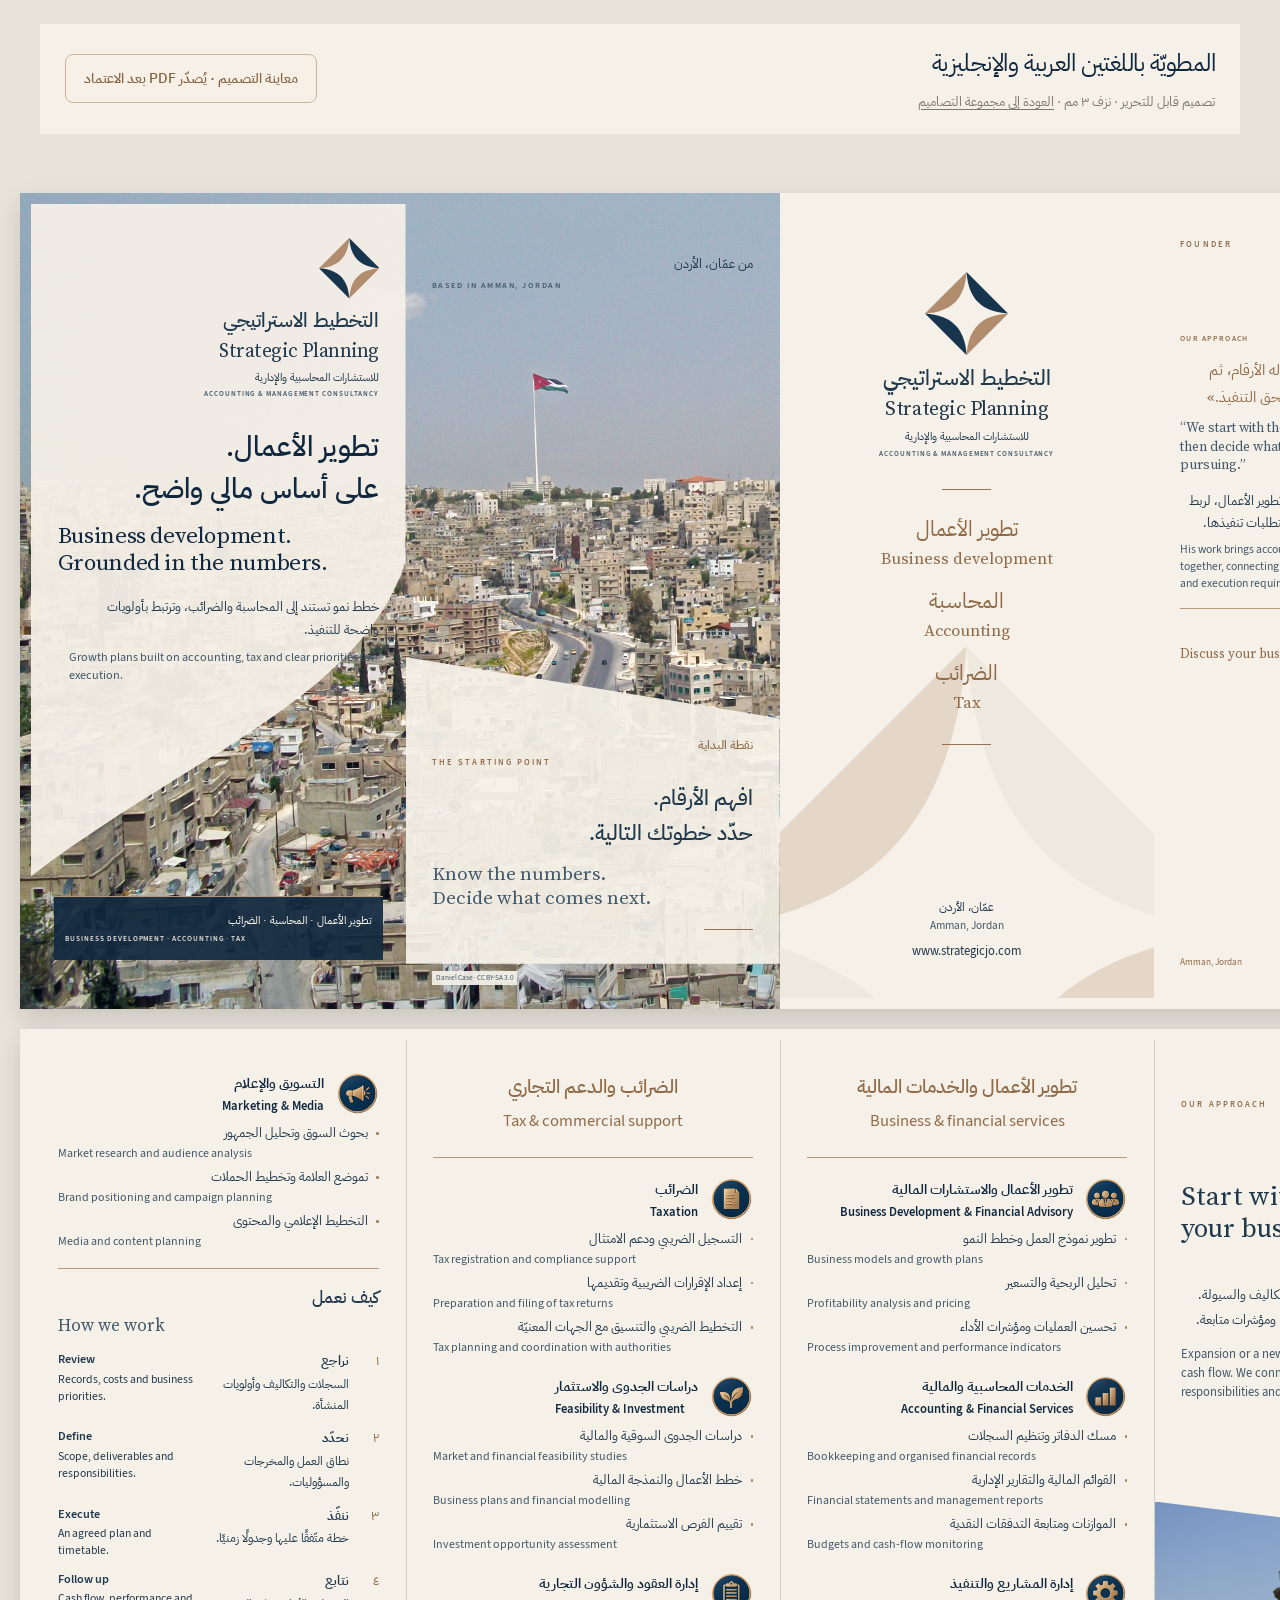
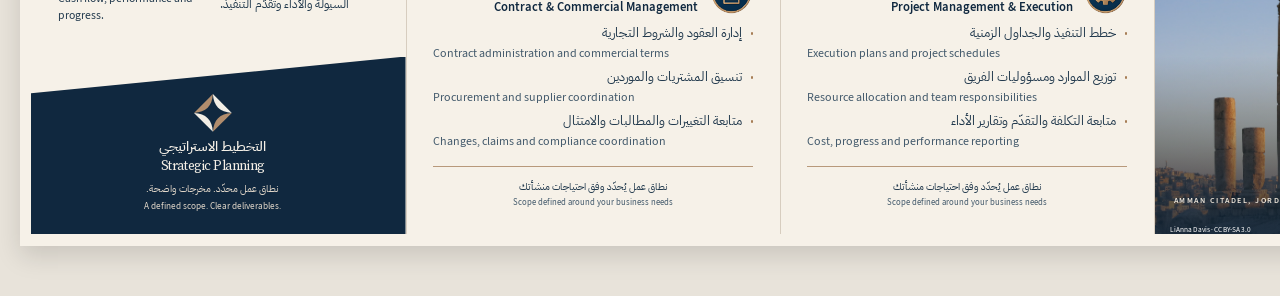
==== commit 1f70abc1: "Replace illustrated flag with real Amman photography" ====
--- a/brochure-ar.html
+++ b/brochure-ar.html
@@ -1,4 +1,4 @@
-<!doctype html><html lang="ar"><head><meta charset="utf-8"><meta name="viewport" content="width=device-width,initial-scale=1"><meta name="color-scheme" content="light"><title>المطويّة باللغتين العربية والإنجليزية · التخطيط الاستراتيجي</title><link rel="stylesheet" href="artwork.css"><link rel="stylesheet" href="preview.css?v=portrait24"><link rel="stylesheet" href="card-refinement.css"><link rel="stylesheet" href="typography.css"><link rel="stylesheet" href="navy-refinement.css"><link rel="stylesheet" href="brochure-refinement.css?v=portrait24"><link rel="stylesheet" href="bilingual-refinement.css?v=portrait24"><style>@page{size:402mm 216mm;margin:0}</style></head><body><header class="print-toolbar screen-only" lang="ar" dir="rtl"><div><h1>المطويّة باللغتين العربية والإنجليزية</h1><p>تصميم قابل للتحرير · نزف ٣ مم · <a href="index.html">العودة إلى مجموعة التصاميم</a></p></div><span class="review-status" lang="ar" dir="rtl">معاينة التصميم · يُصدّر PDF بعد الاعتماد</span></header><main class="print-pages"><article class="sheet brochure-sheet bilingual-sheet lang-ar outside" lang="ar" aria-label="المطويّة باللغتين — الوجه الخارجي"><div class="panorama"><img src="assets/amman-panorama.jpg" alt="مشهد بانورامي لعمّان"><div class="panorama-warmth"></div></div><div class="trim brochure-trim"><section class="panel dual-cover"><svg class="dual-cover-ivory" viewBox="0 0 99 178" preserveAspectRatio="none" aria-hidden="true"><path fill="#f6f1e8" fill-opacity=".94" d="M0 0H99V95C87 131 42 145 0 178Z"/></svg><div class="dual-identity "><svg class="mark " viewBox="0 0 100 100" aria-hidden="true"><path fill="#b18d6d" d="M50 0 0 50C32 48 48 32 50 0Z"/><path fill="#17354d" d="m50 0 50 50C68 48 52 32 50 0Z"/><path fill="#b18d6d" d="m100 50-50 50C52 68 68 52 100 50Z"/><path fill="#17354d" d="M50 100 0 50C32 52 48 68 50 100Z"/></svg><p class="dual-brand-ar" lang="ar" dir="rtl">التخطيط الاستراتيجي</p><p class="dual-brand-en" lang="en" dir="ltr">Strategic Planning</p><div class="dual-pair dual-descriptor"><p lang="ar" dir="rtl">للاستشارات المحاسبية والإدارية</p><p lang="en" dir="ltr">ACCOUNTING &amp; MANAGEMENT CONSULTANCY</p></div></div><div class="dual-cover-copy"><h1 lang="ar" dir="rtl">تطوير الأعمال.<br>على أساس مالي واضح.</h1><p class="dual-cover-heading-en" lang="en" dir="ltr">Business development.<br>Grounded in the numbers.</p><div class="dual-pair dual-cover-description"><p lang="ar" dir="rtl">خطط نمو تستند إلى المحاسبة والضرائب، وترتبط بأولويات واضحة للتنفيذ.</p><p lang="en" dir="ltr">Growth plans built on accounting, tax and clear priorities for execution.</p></div><i class="rule"></i></div><div class="dual-cover-bottom"><div class="dual-pair "><p lang="ar" dir="rtl">تطوير الأعمال · المحاسبة · الضرائب</p><p lang="en" dir="ltr">BUSINESS DEVELOPMENT · ACCOUNTING · TAX</p></div></div></section><section class="panel dual-story"><div class="dual-pair dual-story-kicker"><p lang="ar" dir="rtl">من عمّان، الأردن</p><p lang="en" dir="ltr">BASED IN AMMAN, JORDAN</p></div><svg class="jordan-flag" viewBox="0 0 80 130" aria-hidden="true"><path d="M7 2v126" stroke="#47515a" stroke-width="1.2"/><g transform="translate(8 4) rotate(4)"><path d="M0 0H64V12H0Z" fill="#181d1b"/><path d="M0 12H64V24H0Z" fill="#faf8f0"/><path d="M0 24H64V36H0Z" fill="#236d4d"/><path d="M0 0 32 18 0 36Z" fill="#b33332"/><polygon points="15.000,13.000 15.911,16.108 18.909,14.883 17.047,17.533 19.875,19.113 16.642,19.309 17.169,22.505 15.000,20.100 12.831,22.505 13.358,19.309 10.125,19.113 12.953,17.533 11.091,14.883 14.089,16.108" fill="white"/></g></svg><div class="dual-story-bottom"><div class="dual-pair dual-kicker"><p lang="ar" dir="rtl">نقطة البداية</p><p lang="en" dir="ltr">THE STARTING POINT</p></div><div class="dual-pair dual-story-statement"><p lang="ar" dir="rtl">افهم الأرقام.<br>حدّد خطوتك التالية.</p><p lang="en" dir="ltr">Know the numbers.<br>Decide what comes next.</p></div><i class="rule"></i></div></section><section class="panel dual-back"><div class="dual-identity "><svg class="mark " viewBox="0 0 100 100" aria-hidden="true"><path fill="#b18d6d" d="M50 0 0 50C32 48 48 32 50 0Z"/><path fill="#17354d" d="m50 0 50 50C68 48 52 32 50 0Z"/><path fill="#b18d6d" d="m100 50-50 50C52 68 68 52 100 50Z"/><path fill="#17354d" d="M50 100 0 50C32 52 48 68 50 100Z"/></svg><p class="dual-brand-ar" lang="ar" dir="rtl">التخطيط الاستراتيجي</p><p class="dual-brand-en" lang="en" dir="ltr">Strategic Planning</p><div class="dual-pair dual-descriptor"><p lang="ar" dir="rtl">للاستشارات المحاسبية والإدارية</p><p lang="en" dir="ltr">ACCOUNTING &amp; MANAGEMENT CONSULTANCY</p></div></div><i class="rule"></i><div class="dual-scopes"><div class="dual-pair "><p lang="ar" dir="rtl">تطوير الأعمال</p><p lang="en" dir="ltr">Business development</p></div><div class="dual-pair "><p lang="ar" dir="rtl">المحاسبة</p><p lang="en" dir="ltr">Accounting</p></div><div class="dual-pair "><p lang="ar" dir="rtl">الضرائب</p><p lang="en" dir="ltr">Tax</p></div></div><i class="rule"></i><svg class="ornament dual-back-pattern" viewBox="0 0 100 100" aria-hidden="true"><path fill="#b18d6d" d="M50 0 0 50C32 48 48 32 50 0Z"/><path fill="#d9d3c8" d="m50 0 50 50C68 48 52 32 50 0Z"/><path fill="#b18d6d" d="m100 50-50 50C52 68 68 52 100 50Z"/><path fill="#d9d3c8" d="M50 100 0 50C32 52 48 68 50 100Z"/></svg><div class="dual-back-bottom"><div class="dual-pair "><p lang="ar" dir="rtl">عمّان، الأردن</p><p lang="en" dir="ltr">Amman, Jordan</p></div><a href="https://www.strategicjo.com" dir="ltr" lang="en">www.strategicjo.com</a></div></section><section class="panel dual-founder">
+<!doctype html><html lang="ar"><head><meta charset="utf-8"><meta name="viewport" content="width=device-width,initial-scale=1"><meta name="color-scheme" content="light"><title>المطويّة باللغتين العربية والإنجليزية · التخطيط الاستراتيجي</title><link rel="stylesheet" href="artwork.css"><link rel="stylesheet" href="preview.css?v=flag25"><link rel="stylesheet" href="card-refinement.css"><link rel="stylesheet" href="typography.css"><link rel="stylesheet" href="navy-refinement.css"><link rel="stylesheet" href="brochure-refinement.css?v=flag25"><link rel="stylesheet" href="bilingual-refinement.css?v=flag25"><style>@page{size:402mm 216mm;margin:0}</style></head><body><header class="print-toolbar screen-only" lang="ar" dir="rtl"><div><h1>المطويّة باللغتين العربية والإنجليزية</h1><p>تصميم قابل للتحرير · نزف ٣ مم · <a href="index.html">العودة إلى مجموعة التصاميم</a></p></div><span class="review-status" lang="ar" dir="rtl">معاينة التصميم · يُصدّر PDF بعد الاعتماد</span></header><main class="print-pages"><article class="sheet brochure-sheet bilingual-sheet lang-ar outside" lang="ar" aria-label="المطويّة باللغتين — الوجه الخارجي"><div class="panorama"><img src="assets/amman-flag-city.jpg" alt="صورة فوتوغرافية لعمّان والعلم الأردني على سارية رغدان"><div class="panorama-warmth"></div></div><div class="trim brochure-trim"><section class="panel dual-cover"><svg class="dual-cover-ivory" viewBox="0 0 99 178" preserveAspectRatio="none" aria-hidden="true"><path fill="#f6f1e8" fill-opacity=".94" d="M0 0H99V95C87 131 42 145 0 178Z"/></svg><div class="dual-identity "><svg class="mark " viewBox="0 0 100 100" aria-hidden="true"><path fill="#b18d6d" d="M50 0 0 50C32 48 48 32 50 0Z"/><path fill="#17354d" d="m50 0 50 50C68 48 52 32 50 0Z"/><path fill="#b18d6d" d="m100 50-50 50C52 68 68 52 100 50Z"/><path fill="#17354d" d="M50 100 0 50C32 52 48 68 50 100Z"/></svg><p class="dual-brand-ar" lang="ar" dir="rtl">التخطيط الاستراتيجي</p><p class="dual-brand-en" lang="en" dir="ltr">Strategic Planning</p><div class="dual-pair dual-descriptor"><p lang="ar" dir="rtl">للاستشارات المحاسبية والإدارية</p><p lang="en" dir="ltr">ACCOUNTING &amp; MANAGEMENT CONSULTANCY</p></div></div><div class="dual-cover-copy"><h1 lang="ar" dir="rtl">تطوير الأعمال.<br>على أساس مالي واضح.</h1><p class="dual-cover-heading-en" lang="en" dir="ltr">Business development.<br>Grounded in the numbers.</p><div class="dual-pair dual-cover-description"><p lang="ar" dir="rtl">خطط نمو تستند إلى المحاسبة والضرائب، وترتبط بأولويات واضحة للتنفيذ.</p><p lang="en" dir="ltr">Growth plans built on accounting, tax and clear priorities for execution.</p></div><i class="rule"></i></div><div class="dual-cover-bottom"><div class="dual-pair "><p lang="ar" dir="rtl">تطوير الأعمال · المحاسبة · الضرائب</p><p lang="en" dir="ltr">BUSINESS DEVELOPMENT · ACCOUNTING · TAX</p></div></div></section><section class="panel dual-story"><div class="dual-pair dual-story-kicker"><p lang="ar" dir="rtl">من عمّان، الأردن</p><p lang="en" dir="ltr">BASED IN AMMAN, JORDAN</p></div><div class="dual-story-bottom"><div class="dual-pair dual-kicker"><p lang="ar" dir="rtl">نقطة البداية</p><p lang="en" dir="ltr">THE STARTING POINT</p></div><div class="dual-pair dual-story-statement"><p lang="ar" dir="rtl">افهم الأرقام.<br>حدّد خطوتك التالية.</p><p lang="en" dir="ltr">Know the numbers.<br>Decide what comes next.</p></div><i class="rule"></i></div><a class="dual-photo-credit dual-panorama-credit" href="https://commons.wikimedia.org/wiki/File:View_from_Amman_Citadel_to_palace_flagpole.jpg" lang="en" dir="ltr">Daniel Case · CC BY-SA 3.0</a></section><section class="panel dual-back"><div class="dual-identity "><svg class="mark " viewBox="0 0 100 100" aria-hidden="true"><path fill="#b18d6d" d="M50 0 0 50C32 48 48 32 50 0Z"/><path fill="#17354d" d="m50 0 50 50C68 48 52 32 50 0Z"/><path fill="#b18d6d" d="m100 50-50 50C52 68 68 52 100 50Z"/><path fill="#17354d" d="M50 100 0 50C32 52 48 68 50 100Z"/></svg><p class="dual-brand-ar" lang="ar" dir="rtl">التخطيط الاستراتيجي</p><p class="dual-brand-en" lang="en" dir="ltr">Strategic Planning</p><div class="dual-pair dual-descriptor"><p lang="ar" dir="rtl">للاستشارات المحاسبية والإدارية</p><p lang="en" dir="ltr">ACCOUNTING &amp; MANAGEMENT CONSULTANCY</p></div></div><i class="rule"></i><div class="dual-scopes"><div class="dual-pair "><p lang="ar" dir="rtl">تطوير الأعمال</p><p lang="en" dir="ltr">Business development</p></div><div class="dual-pair "><p lang="ar" dir="rtl">المحاسبة</p><p lang="en" dir="ltr">Accounting</p></div><div class="dual-pair "><p lang="ar" dir="rtl">الضرائب</p><p lang="en" dir="ltr">Tax</p></div></div><i class="rule"></i><svg class="ornament dual-back-pattern" viewBox="0 0 100 100" aria-hidden="true"><path fill="#b18d6d" d="M50 0 0 50C32 48 48 32 50 0Z"/><path fill="#d9d3c8" d="m50 0 50 50C68 48 52 32 50 0Z"/><path fill="#b18d6d" d="m100 50-50 50C52 68 68 52 100 50Z"/><path fill="#d9d3c8" d="M50 100 0 50C32 52 48 68 50 100Z"/></svg><div class="dual-back-bottom"><div class="dual-pair "><p lang="ar" dir="rtl">عمّان، الأردن</p><p lang="en" dir="ltr">Amman, Jordan</p></div><a href="https://www.strategicjo.com" dir="ltr" lang="en">www.strategicjo.com</a></div></section><section class="panel dual-founder">
     <div class="dual-pair dual-kicker"><p lang="ar" dir="rtl">المؤسس</p><p lang="en" dir="ltr">FOUNDER</p></div>
     <h2 class="dual-founder-name" lang="ar" dir="rtl">أحمد أبو الرب</h2><p class="dual-founder-latin" lang="en" dir="ltr">Ahmad Abu Alrub</p>
     <div class="dual-founder-feature"><div class="dual-portrait-composition"><svg class="ornament dual-portrait-motif" viewBox="0 0 100 100" aria-hidden="true"><path fill="#b18d6d" d="M50 0 0 50C32 48 48 32 50 0Z"/><path fill="#d9d3c8" d="m50 0 50 50C68 48 52 32 50 0Z"/><path fill="#b18d6d" d="m100 50-50 50C52 68 68 52 100 50Z"/><path fill="#d9d3c8" d="M50 100 0 50C32 52 48 68 50 100Z"/></svg><figure class="dual-portrait"><img src="assets/ahmad-portrait.png" alt="أحمد أبو الرب"></figure></div><aside class="dual-founder-thought"><div class="dual-pair dual-kicker"><p lang="ar" dir="rtl">منهج العمل</p><p lang="en" dir="ltr">OUR APPROACH</p></div><blockquote><div class="dual-pair "><p lang="ar" dir="rtl">«نبدأ بما تقوله الأرقام، ثم نحدّد ما يستحق التنفيذ.»</p><p lang="en" dir="ltr">“We start with the numbers, then decide what is worth pursuing.”</p></div></blockquote></aside></div>
--- a/bilingual-refinement.css
+++ b/bilingual-refinement.css
@@ -15,6 +15,7 @@
 .dual-kicker>p[lang=en]{font:600 6.4pt/1.5 var(--sans);letter-spacing:.55mm;color:#916a47;margin-top:.4mm}
 
 /* Front cover and the continuous Amman image. */
+.bilingual-sheet .panorama>img{object-position:0% 50%}
 .bilingual-sheet .dual-cover{padding-top:9mm}
 .dual-cover-ivory{position:absolute;left:-3mm;top:-3mm;width:102mm;height:183mm;z-index:-1}
 .dual-cover .dual-identity{align-items:flex-start}
@@ -35,7 +36,7 @@
 .dual-story-kicker{margin-top:5mm}
 .dual-story-kicker>p[lang=ar]{font:400 9.4pt/1.7 var(--ar)}
 .dual-story-kicker>p[lang=en]{font:600 6.2pt/1.6 var(--sans);letter-spacing:.4mm}
-.bilingual-sheet .jordan-flag{left:17mm;right:auto;top:68mm}
+.dual-story .dual-panorama-credit{left:7mm;right:auto;bottom:3.5mm;padding:.4mm 1mm;background:#f6f1e8ed;color:#42596b;font:400 5.5pt/1.4 var(--sans)}
 .dual-story-bottom{position:absolute;bottom:9mm;left:0;right:0;padding:21mm 7mm 9mm;background:#f6f1e8ed;clip-path:polygon(0 0,100% 20%,100% 100%,0 100%)}
 .dual-story-statement{margin-top:3mm}
 .dual-story-statement>p[lang=ar]{font:500 16pt/1.65 var(--ar)}
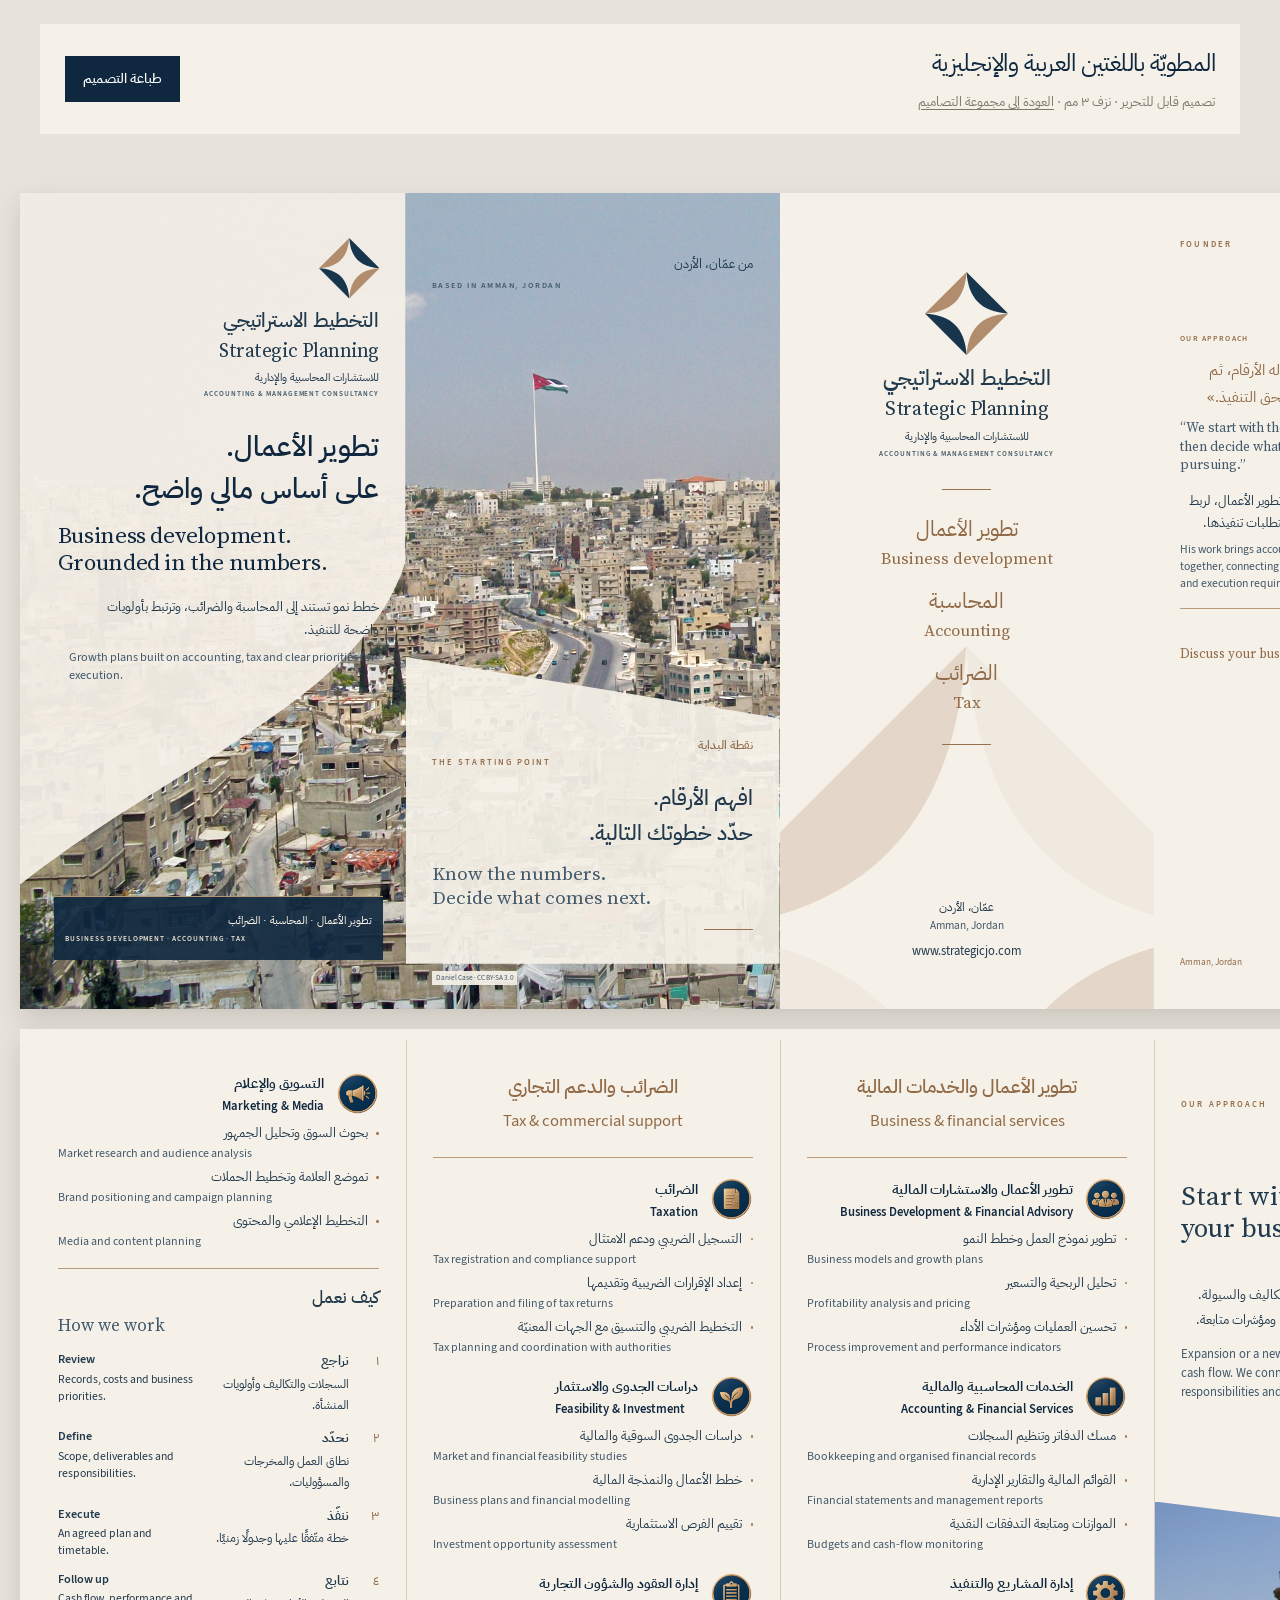
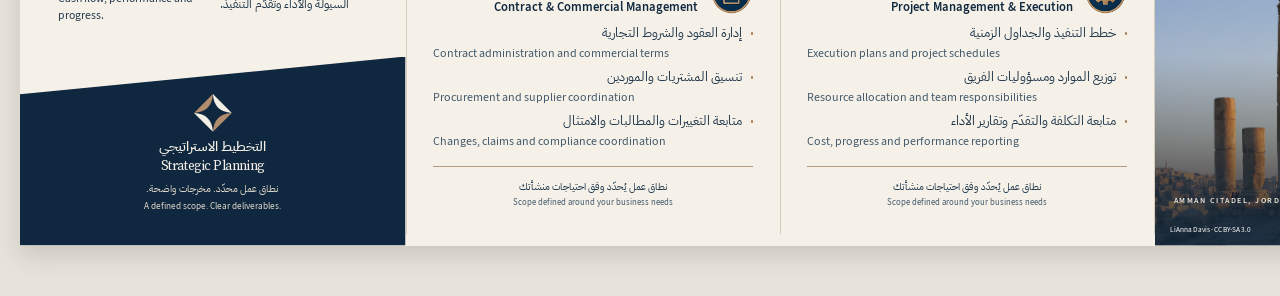
==== commit 088d788a: "Publish final bilingual print collection and verified PDF downloads" ====
--- a/brochure-ar.html
+++ b/brochure-ar.html
@@ -1,4 +1,4 @@
-<!doctype html><html lang="ar"><head><meta charset="utf-8"><meta name="viewport" content="width=device-width,initial-scale=1"><meta name="color-scheme" content="light"><title>المطويّة باللغتين العربية والإنجليزية · التخطيط الاستراتيجي</title><link rel="stylesheet" href="artwork.css"><link rel="stylesheet" href="preview.css?v=flag25"><link rel="stylesheet" href="card-refinement.css"><link rel="stylesheet" href="typography.css"><link rel="stylesheet" href="navy-refinement.css"><link rel="stylesheet" href="brochure-refinement.css?v=flag25"><link rel="stylesheet" href="bilingual-refinement.css?v=flag25"><style>@page{size:402mm 216mm;margin:0}</style></head><body><header class="print-toolbar screen-only" lang="ar" dir="rtl"><div><h1>المطويّة باللغتين العربية والإنجليزية</h1><p>تصميم قابل للتحرير · نزف ٣ مم · <a href="index.html">العودة إلى مجموعة التصاميم</a></p></div><span class="review-status" lang="ar" dir="rtl">معاينة التصميم · يُصدّر PDF بعد الاعتماد</span></header><main class="print-pages"><article class="sheet brochure-sheet bilingual-sheet lang-ar outside" lang="ar" aria-label="المطويّة باللغتين — الوجه الخارجي"><div class="panorama"><img src="assets/amman-flag-city.jpg" alt="صورة فوتوغرافية لعمّان والعلم الأردني على سارية رغدان"><div class="panorama-warmth"></div></div><div class="trim brochure-trim"><section class="panel dual-cover"><svg class="dual-cover-ivory" viewBox="0 0 99 178" preserveAspectRatio="none" aria-hidden="true"><path fill="#f6f1e8" fill-opacity=".94" d="M0 0H99V95C87 131 42 145 0 178Z"/></svg><div class="dual-identity "><svg class="mark " viewBox="0 0 100 100" aria-hidden="true"><path fill="#b18d6d" d="M50 0 0 50C32 48 48 32 50 0Z"/><path fill="#17354d" d="m50 0 50 50C68 48 52 32 50 0Z"/><path fill="#b18d6d" d="m100 50-50 50C52 68 68 52 100 50Z"/><path fill="#17354d" d="M50 100 0 50C32 52 48 68 50 100Z"/></svg><p class="dual-brand-ar" lang="ar" dir="rtl">التخطيط الاستراتيجي</p><p class="dual-brand-en" lang="en" dir="ltr">Strategic Planning</p><div class="dual-pair dual-descriptor"><p lang="ar" dir="rtl">للاستشارات المحاسبية والإدارية</p><p lang="en" dir="ltr">ACCOUNTING &amp; MANAGEMENT CONSULTANCY</p></div></div><div class="dual-cover-copy"><h1 lang="ar" dir="rtl">تطوير الأعمال.<br>على أساس مالي واضح.</h1><p class="dual-cover-heading-en" lang="en" dir="ltr">Business development.<br>Grounded in the numbers.</p><div class="dual-pair dual-cover-description"><p lang="ar" dir="rtl">خطط نمو تستند إلى المحاسبة والضرائب، وترتبط بأولويات واضحة للتنفيذ.</p><p lang="en" dir="ltr">Growth plans built on accounting, tax and clear priorities for execution.</p></div><i class="rule"></i></div><div class="dual-cover-bottom"><div class="dual-pair "><p lang="ar" dir="rtl">تطوير الأعمال · المحاسبة · الضرائب</p><p lang="en" dir="ltr">BUSINESS DEVELOPMENT · ACCOUNTING · TAX</p></div></div></section><section class="panel dual-story"><div class="dual-pair dual-story-kicker"><p lang="ar" dir="rtl">من عمّان، الأردن</p><p lang="en" dir="ltr">BASED IN AMMAN, JORDAN</p></div><div class="dual-story-bottom"><div class="dual-pair dual-kicker"><p lang="ar" dir="rtl">نقطة البداية</p><p lang="en" dir="ltr">THE STARTING POINT</p></div><div class="dual-pair dual-story-statement"><p lang="ar" dir="rtl">افهم الأرقام.<br>حدّد خطوتك التالية.</p><p lang="en" dir="ltr">Know the numbers.<br>Decide what comes next.</p></div><i class="rule"></i></div><a class="dual-photo-credit dual-panorama-credit" href="https://commons.wikimedia.org/wiki/File:View_from_Amman_Citadel_to_palace_flagpole.jpg" lang="en" dir="ltr">Daniel Case · CC BY-SA 3.0</a></section><section class="panel dual-back"><div class="dual-identity "><svg class="mark " viewBox="0 0 100 100" aria-hidden="true"><path fill="#b18d6d" d="M50 0 0 50C32 48 48 32 50 0Z"/><path fill="#17354d" d="m50 0 50 50C68 48 52 32 50 0Z"/><path fill="#b18d6d" d="m100 50-50 50C52 68 68 52 100 50Z"/><path fill="#17354d" d="M50 100 0 50C32 52 48 68 50 100Z"/></svg><p class="dual-brand-ar" lang="ar" dir="rtl">التخطيط الاستراتيجي</p><p class="dual-brand-en" lang="en" dir="ltr">Strategic Planning</p><div class="dual-pair dual-descriptor"><p lang="ar" dir="rtl">للاستشارات المحاسبية والإدارية</p><p lang="en" dir="ltr">ACCOUNTING &amp; MANAGEMENT CONSULTANCY</p></div></div><i class="rule"></i><div class="dual-scopes"><div class="dual-pair "><p lang="ar" dir="rtl">تطوير الأعمال</p><p lang="en" dir="ltr">Business development</p></div><div class="dual-pair "><p lang="ar" dir="rtl">المحاسبة</p><p lang="en" dir="ltr">Accounting</p></div><div class="dual-pair "><p lang="ar" dir="rtl">الضرائب</p><p lang="en" dir="ltr">Tax</p></div></div><i class="rule"></i><svg class="ornament dual-back-pattern" viewBox="0 0 100 100" aria-hidden="true"><path fill="#b18d6d" d="M50 0 0 50C32 48 48 32 50 0Z"/><path fill="#d9d3c8" d="m50 0 50 50C68 48 52 32 50 0Z"/><path fill="#b18d6d" d="m100 50-50 50C52 68 68 52 100 50Z"/><path fill="#d9d3c8" d="M50 100 0 50C32 52 48 68 50 100Z"/></svg><div class="dual-back-bottom"><div class="dual-pair "><p lang="ar" dir="rtl">عمّان، الأردن</p><p lang="en" dir="ltr">Amman, Jordan</p></div><a href="https://www.strategicjo.com" dir="ltr" lang="en">www.strategicjo.com</a></div></section><section class="panel dual-founder">
+<!doctype html><html lang="ar"><head><meta charset="utf-8"><meta name="viewport" content="width=device-width,initial-scale=1"><meta name="color-scheme" content="light"><title>المطويّة باللغتين العربية والإنجليزية · التخطيط الاستراتيجي</title><link rel="stylesheet" href="artwork.css"><link rel="stylesheet" href="preview.css?v=final26"><link rel="stylesheet" href="card-refinement.css"><link rel="stylesheet" href="typography.css"><link rel="stylesheet" href="navy-refinement.css"><link rel="stylesheet" href="brochure-refinement.css?v=final26"><link rel="stylesheet" href="bilingual-refinement.css?v=final26"><style>@page{size:402mm 216mm;margin:0}</style></head><body><header class="print-toolbar screen-only" lang="ar" dir="rtl"><div><h1>المطويّة باللغتين العربية والإنجليزية</h1><p>تصميم قابل للتحرير · نزف ٣ مم · <a href="index.html">العودة إلى مجموعة التصاميم</a></p></div><button onclick="window.print()" lang="ar">طباعة التصميم</button></header><main class="print-pages"><article class="sheet brochure-sheet bilingual-sheet lang-ar outside" lang="ar" aria-label="المطويّة باللغتين — الوجه الخارجي"><div class="panorama"><img src="assets/amman-flag-city.jpg" alt="صورة فوتوغرافية لعمّان والعلم الأردني على سارية رغدان"><div class="panorama-warmth"></div></div><div class="trim brochure-trim"><section class="panel dual-cover"><svg class="dual-cover-ivory" viewBox="0 0 99 178" preserveAspectRatio="none" aria-hidden="true"><path fill="#f6f1e8" fill-opacity=".94" d="M0 0H99V95C87 131 42 145 0 178Z"/></svg><div class="dual-identity "><svg class="mark " viewBox="0 0 100 100" aria-hidden="true"><path fill="#b18d6d" d="M50 0 0 50C32 48 48 32 50 0Z"/><path fill="#17354d" d="m50 0 50 50C68 48 52 32 50 0Z"/><path fill="#b18d6d" d="m100 50-50 50C52 68 68 52 100 50Z"/><path fill="#17354d" d="M50 100 0 50C32 52 48 68 50 100Z"/></svg><p class="dual-brand-ar" lang="ar" dir="rtl">التخطيط الاستراتيجي</p><p class="dual-brand-en" lang="en" dir="ltr">Strategic Planning</p><div class="dual-pair dual-descriptor"><p lang="ar" dir="rtl">للاستشارات المحاسبية والإدارية</p><p lang="en" dir="ltr">ACCOUNTING &amp; MANAGEMENT CONSULTANCY</p></div></div><div class="dual-cover-copy"><h1 lang="ar" dir="rtl">تطوير الأعمال.<br>على أساس مالي واضح.</h1><p class="dual-cover-heading-en" lang="en" dir="ltr">Business development.<br>Grounded in the numbers.</p><div class="dual-pair dual-cover-description"><p lang="ar" dir="rtl">خطط نمو تستند إلى المحاسبة والضرائب، وترتبط بأولويات واضحة للتنفيذ.</p><p lang="en" dir="ltr">Growth plans built on accounting, tax and clear priorities for execution.</p></div><i class="rule"></i></div><div class="dual-cover-bottom"><div class="dual-pair "><p lang="ar" dir="rtl">تطوير الأعمال · المحاسبة · الضرائب</p><p lang="en" dir="ltr">BUSINESS DEVELOPMENT · ACCOUNTING · TAX</p></div></div></section><section class="panel dual-story"><div class="dual-pair dual-story-kicker"><p lang="ar" dir="rtl">من عمّان، الأردن</p><p lang="en" dir="ltr">BASED IN AMMAN, JORDAN</p></div><div class="dual-story-bottom"><div class="dual-pair dual-kicker"><p lang="ar" dir="rtl">نقطة البداية</p><p lang="en" dir="ltr">THE STARTING POINT</p></div><div class="dual-pair dual-story-statement"><p lang="ar" dir="rtl">افهم الأرقام.<br>حدّد خطوتك التالية.</p><p lang="en" dir="ltr">Know the numbers.<br>Decide what comes next.</p></div><i class="rule"></i></div><a class="dual-photo-credit dual-panorama-credit" href="https://commons.wikimedia.org/wiki/File:View_from_Amman_Citadel_to_palace_flagpole.jpg" lang="en" dir="ltr">Daniel Case · CC BY-SA 3.0</a></section><section class="panel dual-back"><div class="dual-identity "><svg class="mark " viewBox="0 0 100 100" aria-hidden="true"><path fill="#b18d6d" d="M50 0 0 50C32 48 48 32 50 0Z"/><path fill="#17354d" d="m50 0 50 50C68 48 52 32 50 0Z"/><path fill="#b18d6d" d="m100 50-50 50C52 68 68 52 100 50Z"/><path fill="#17354d" d="M50 100 0 50C32 52 48 68 50 100Z"/></svg><p class="dual-brand-ar" lang="ar" dir="rtl">التخطيط الاستراتيجي</p><p class="dual-brand-en" lang="en" dir="ltr">Strategic Planning</p><div class="dual-pair dual-descriptor"><p lang="ar" dir="rtl">للاستشارات المحاسبية والإدارية</p><p lang="en" dir="ltr">ACCOUNTING &amp; MANAGEMENT CONSULTANCY</p></div></div><i class="rule"></i><div class="dual-scopes"><div class="dual-pair "><p lang="ar" dir="rtl">تطوير الأعمال</p><p lang="en" dir="ltr">Business development</p></div><div class="dual-pair "><p lang="ar" dir="rtl">المحاسبة</p><p lang="en" dir="ltr">Accounting</p></div><div class="dual-pair "><p lang="ar" dir="rtl">الضرائب</p><p lang="en" dir="ltr">Tax</p></div></div><i class="rule"></i><svg class="ornament dual-back-pattern" viewBox="0 0 100 100" aria-hidden="true"><path fill="#b18d6d" d="M50 0 0 50C32 48 48 32 50 0Z"/><path fill="#d9d3c8" d="m50 0 50 50C68 48 52 32 50 0Z"/><path fill="#b18d6d" d="m100 50-50 50C52 68 68 52 100 50Z"/><path fill="#d9d3c8" d="M50 100 0 50C32 52 48 68 50 100Z"/></svg><div class="dual-back-bottom"><div class="dual-pair "><p lang="ar" dir="rtl">عمّان، الأردن</p><p lang="en" dir="ltr">Amman, Jordan</p></div><a href="https://www.strategicjo.com" dir="ltr" lang="en">www.strategicjo.com</a></div></section><section class="panel dual-founder">
     <div class="dual-pair dual-kicker"><p lang="ar" dir="rtl">المؤسس</p><p lang="en" dir="ltr">FOUNDER</p></div>
     <h2 class="dual-founder-name" lang="ar" dir="rtl">أحمد أبو الرب</h2><p class="dual-founder-latin" lang="en" dir="ltr">Ahmad Abu Alrub</p>
     <div class="dual-founder-feature"><div class="dual-portrait-composition"><svg class="ornament dual-portrait-motif" viewBox="0 0 100 100" aria-hidden="true"><path fill="#b18d6d" d="M50 0 0 50C32 48 48 32 50 0Z"/><path fill="#d9d3c8" d="m50 0 50 50C68 48 52 32 50 0Z"/><path fill="#b18d6d" d="m100 50-50 50C52 68 68 52 100 50Z"/><path fill="#d9d3c8" d="M50 100 0 50C32 52 48 68 50 100Z"/></svg><figure class="dual-portrait"><img src="assets/ahmad-portrait.png" alt="أحمد أبو الرب"></figure></div><aside class="dual-founder-thought"><div class="dual-pair dual-kicker"><p lang="ar" dir="rtl">منهج العمل</p><p lang="en" dir="ltr">OUR APPROACH</p></div><blockquote><div class="dual-pair "><p lang="ar" dir="rtl">«نبدأ بما تقوله الأرقام، ثم نحدّد ما يستحق التنفيذ.»</p><p lang="en" dir="ltr">“We start with the numbers, then decide what is worth pursuing.”</p></div></blockquote></aside></div>
--- a/bilingual-refinement.css
+++ b/bilingual-refinement.css
@@ -1,5 +1,8 @@
 /* One bilingual edition. Arabic first; aligned translations and real print sizes. */
-.bilingual-sheet .panel{padding:8mm 7mm 7mm;direction:rtl;overflow:hidden}
+.bilingual-sheet .panel{padding:8mm 7mm 7mm;direction:rtl;overflow:visible;clip-path:inset(-3mm 0)}
+/* Extend edge artwork into the bleed while clipping at internal panel edges. */
+.bilingual-sheet .panel:first-child{clip-path:inset(-3mm 0 -3mm -3mm)}
+.bilingual-sheet .panel:last-child{clip-path:inset(-3mm -3mm -3mm 0)}
 .bilingual-sheet [lang=en]{font-family:var(--sans);letter-spacing:0;text-align:left;direction:ltr}
 .bilingual-sheet [lang=ar]{font-family:var(--ar);letter-spacing:0;text-align:right;direction:rtl}
 .dual-pair>p[lang=ar]{font:400 9.8pt/1.7 var(--ar)}
